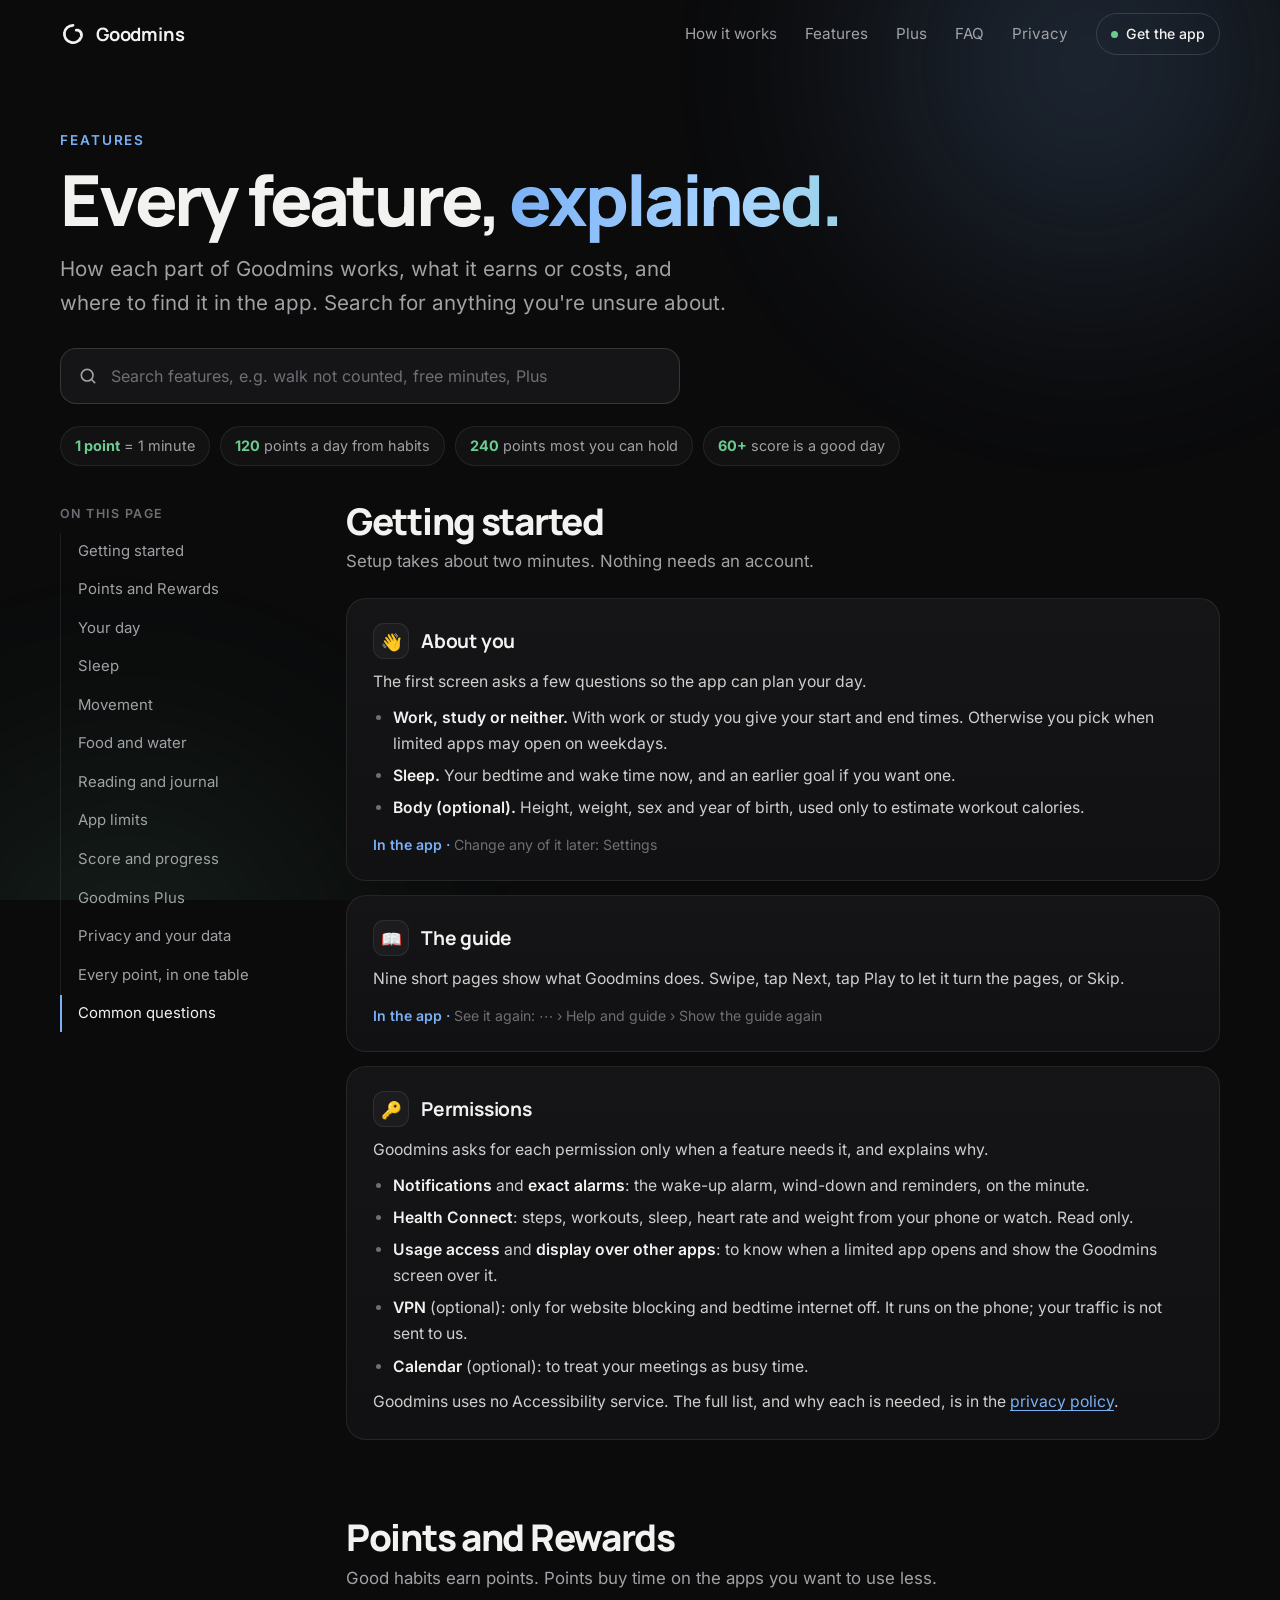
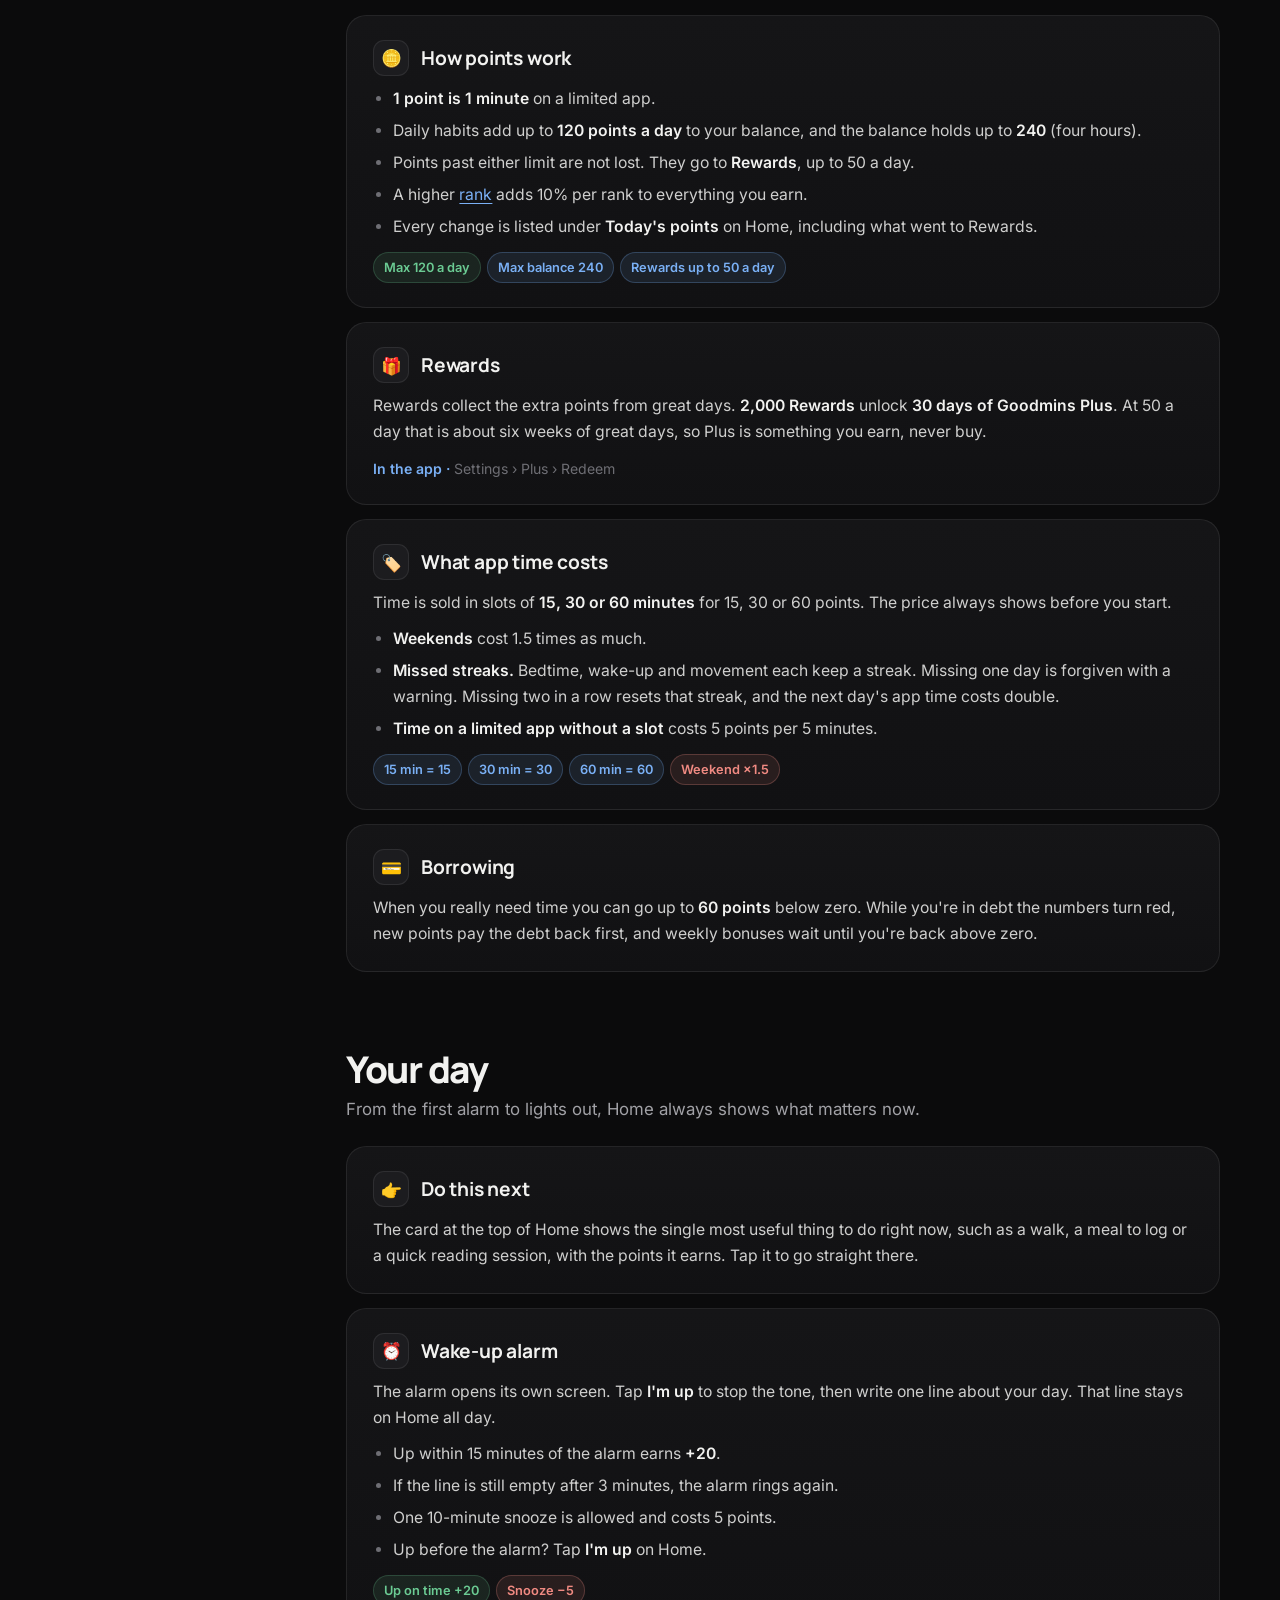
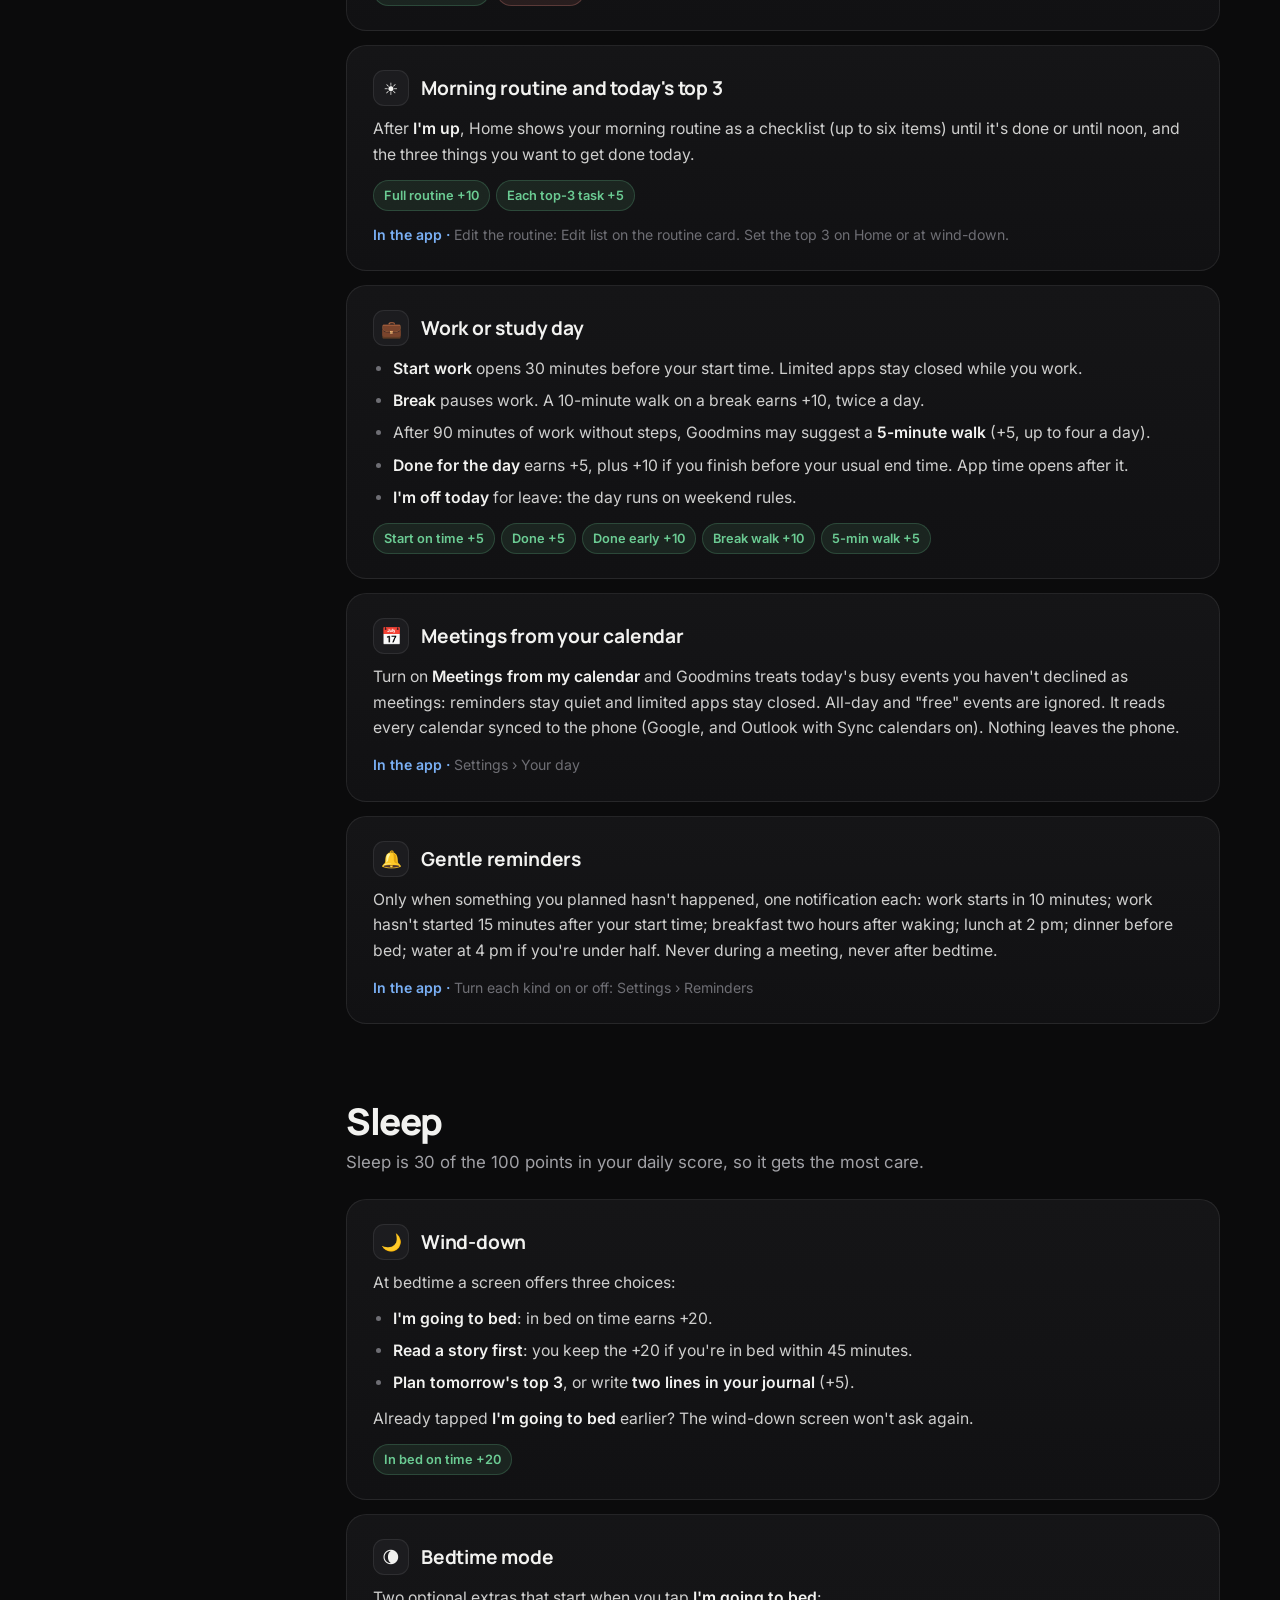
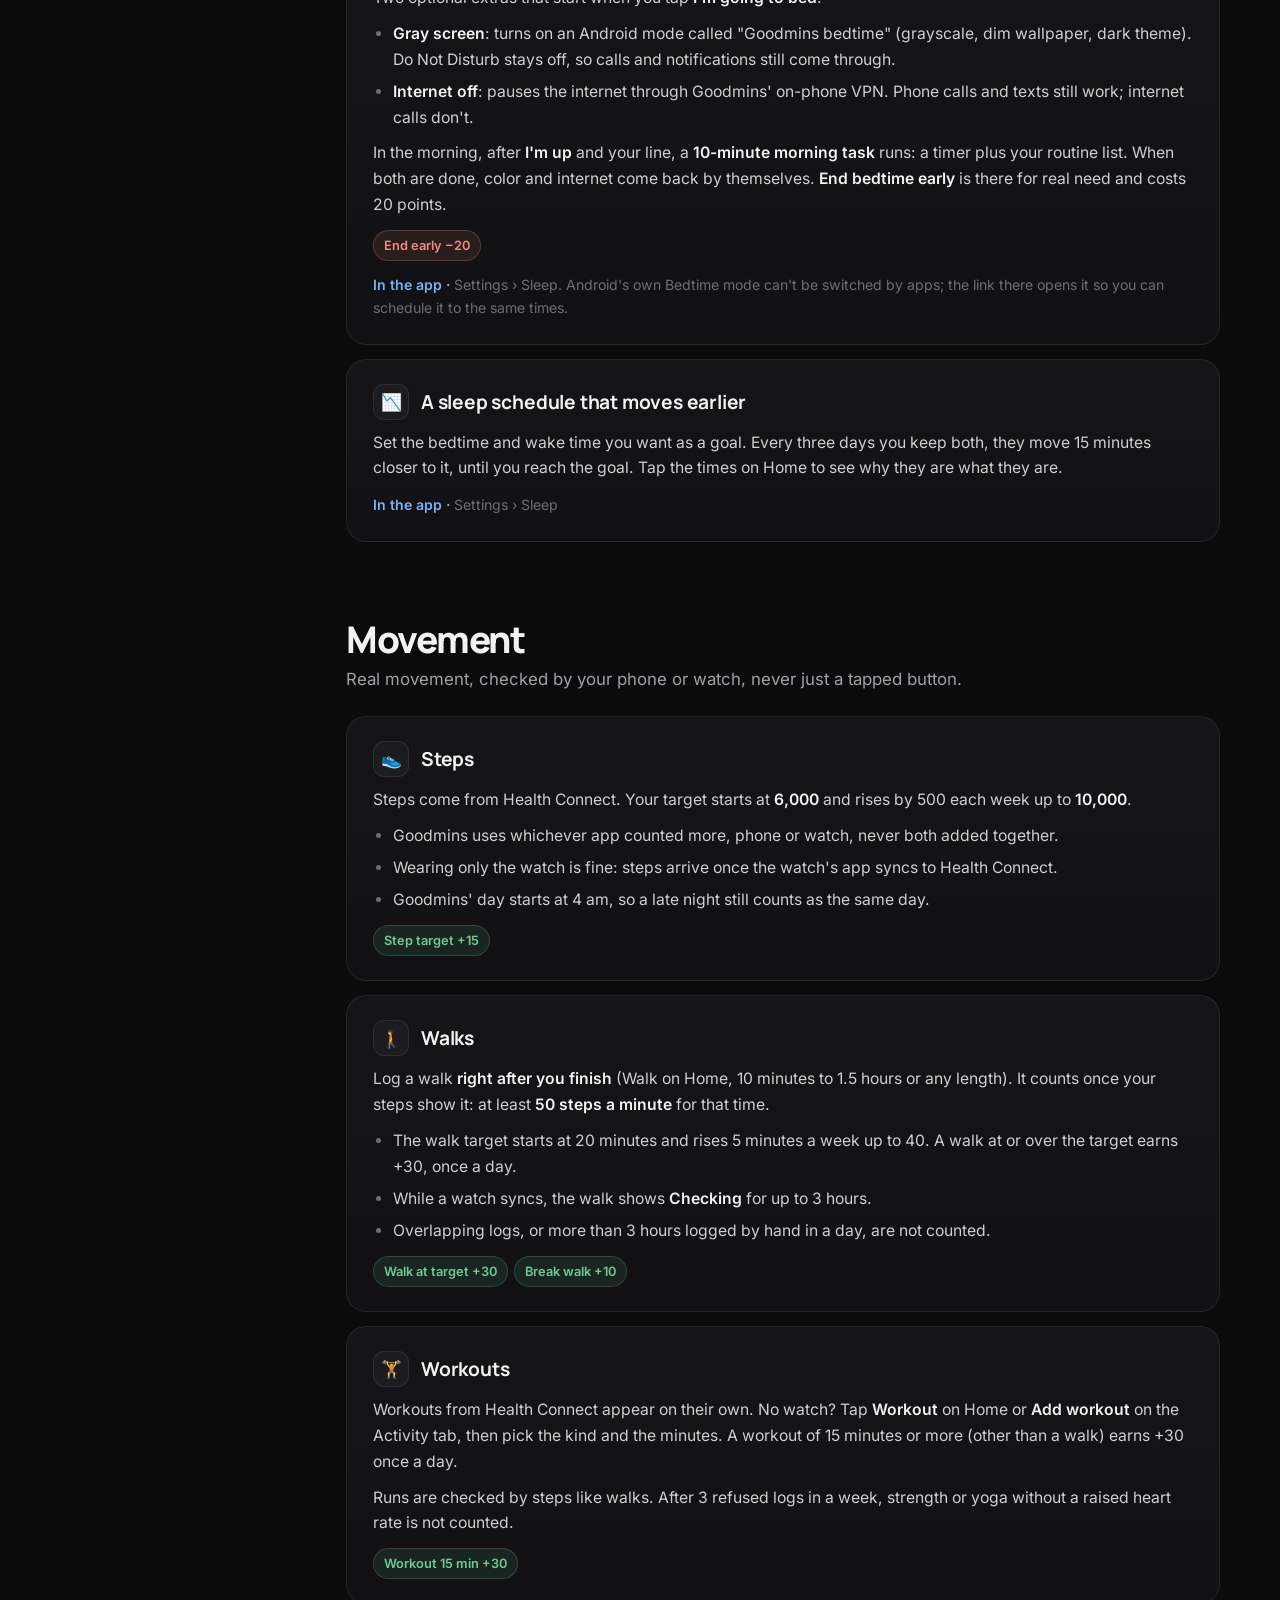
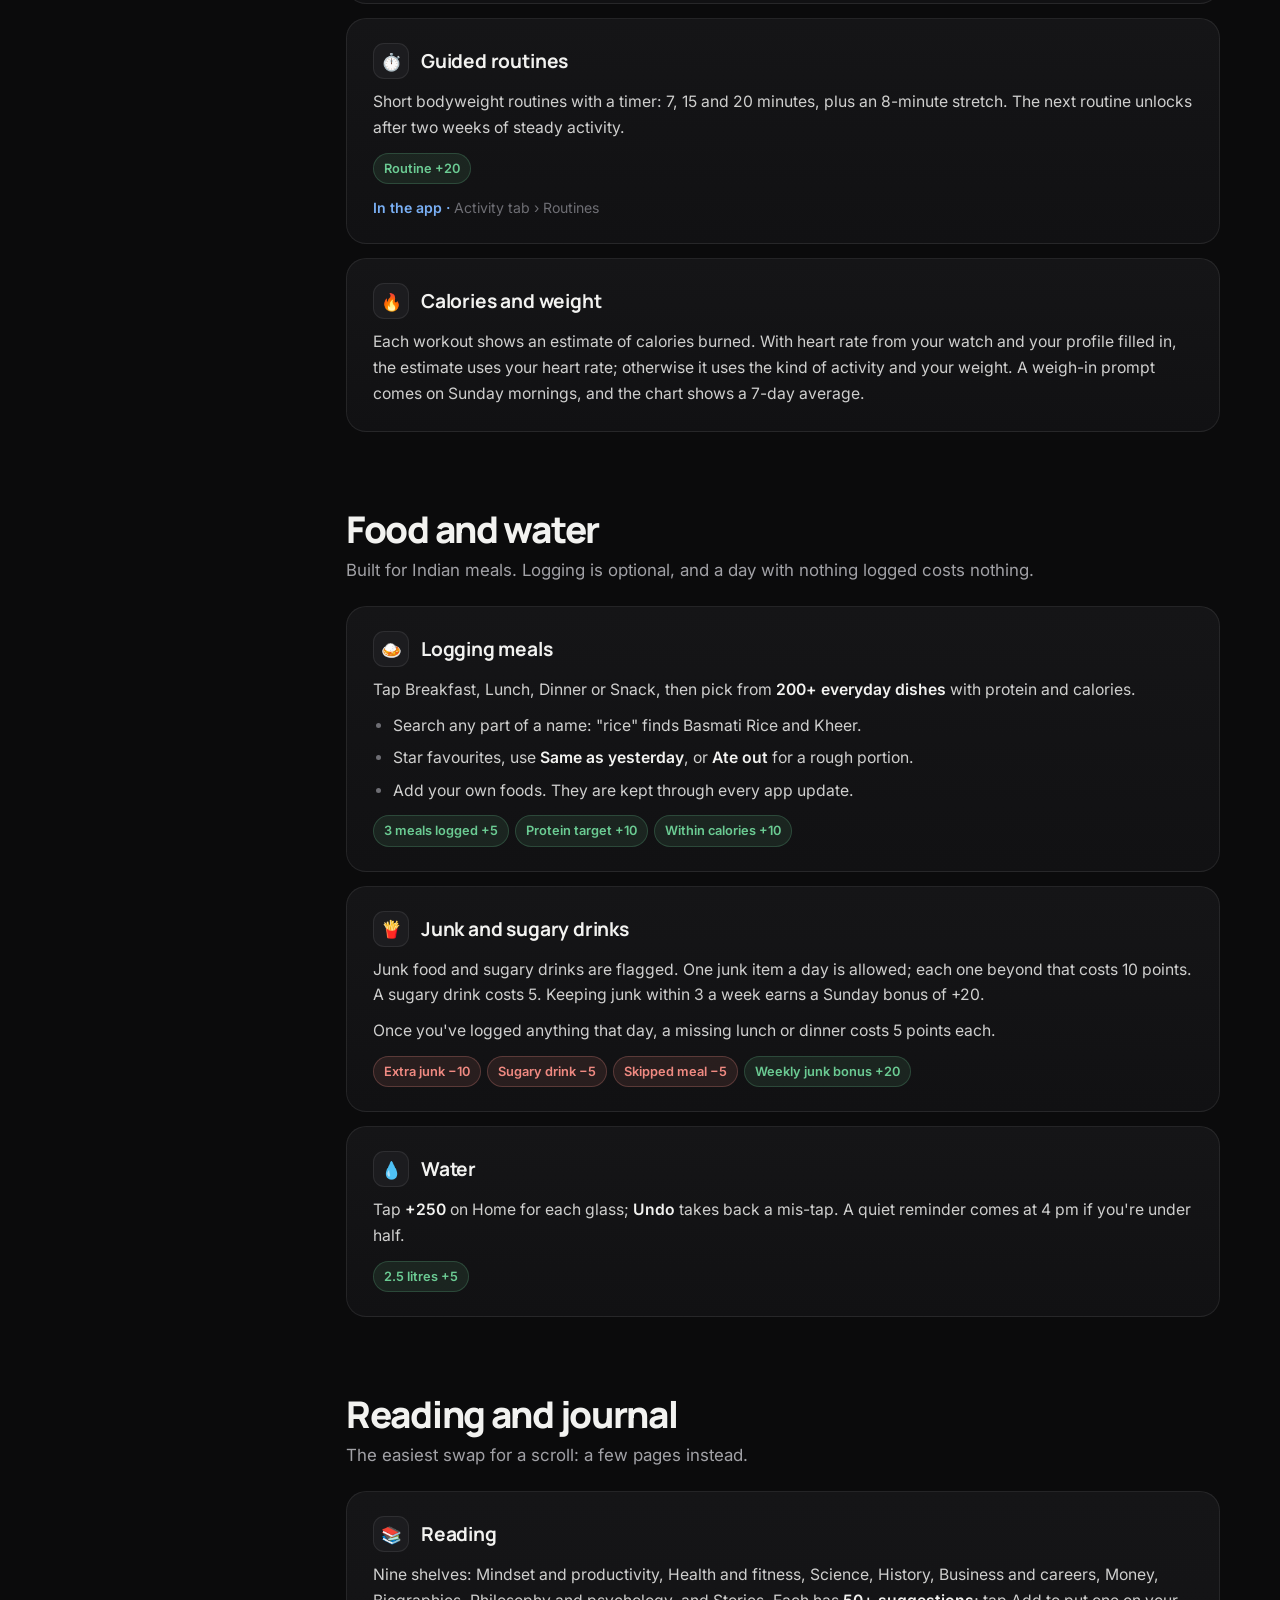
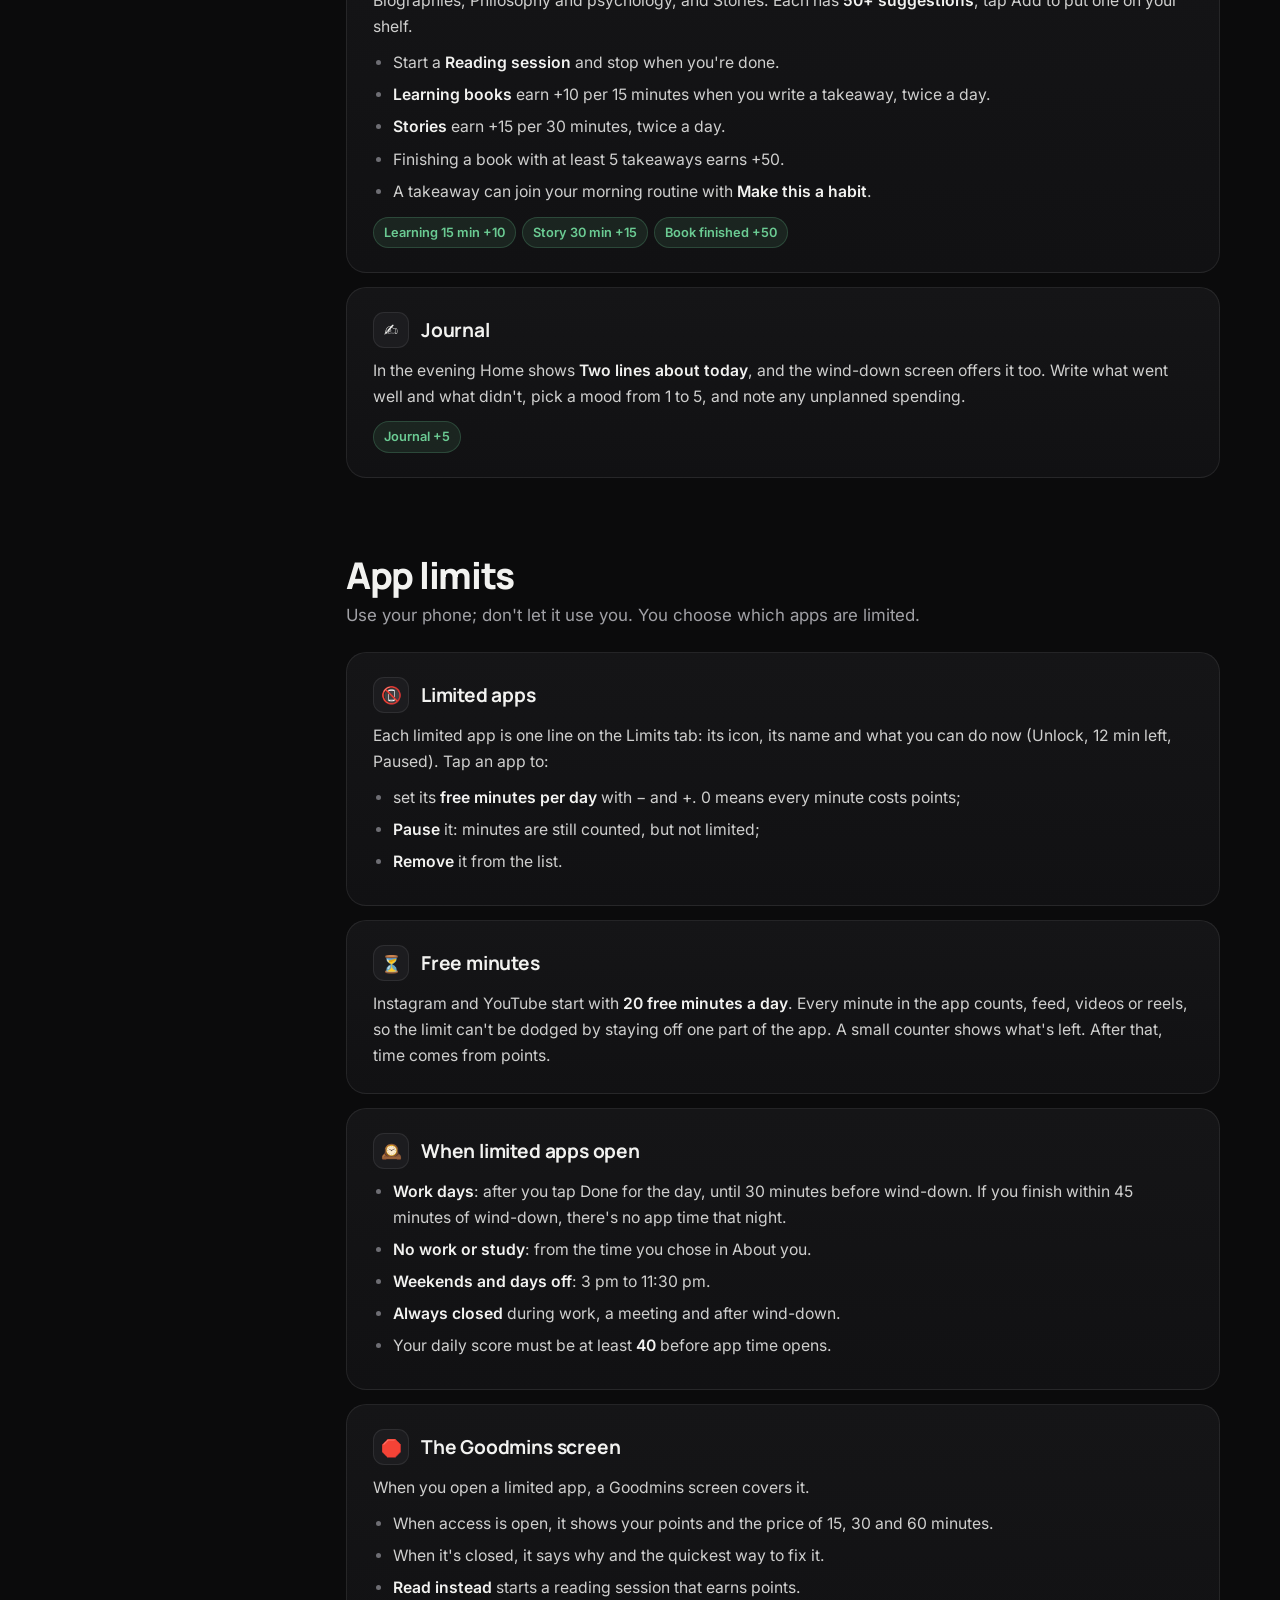
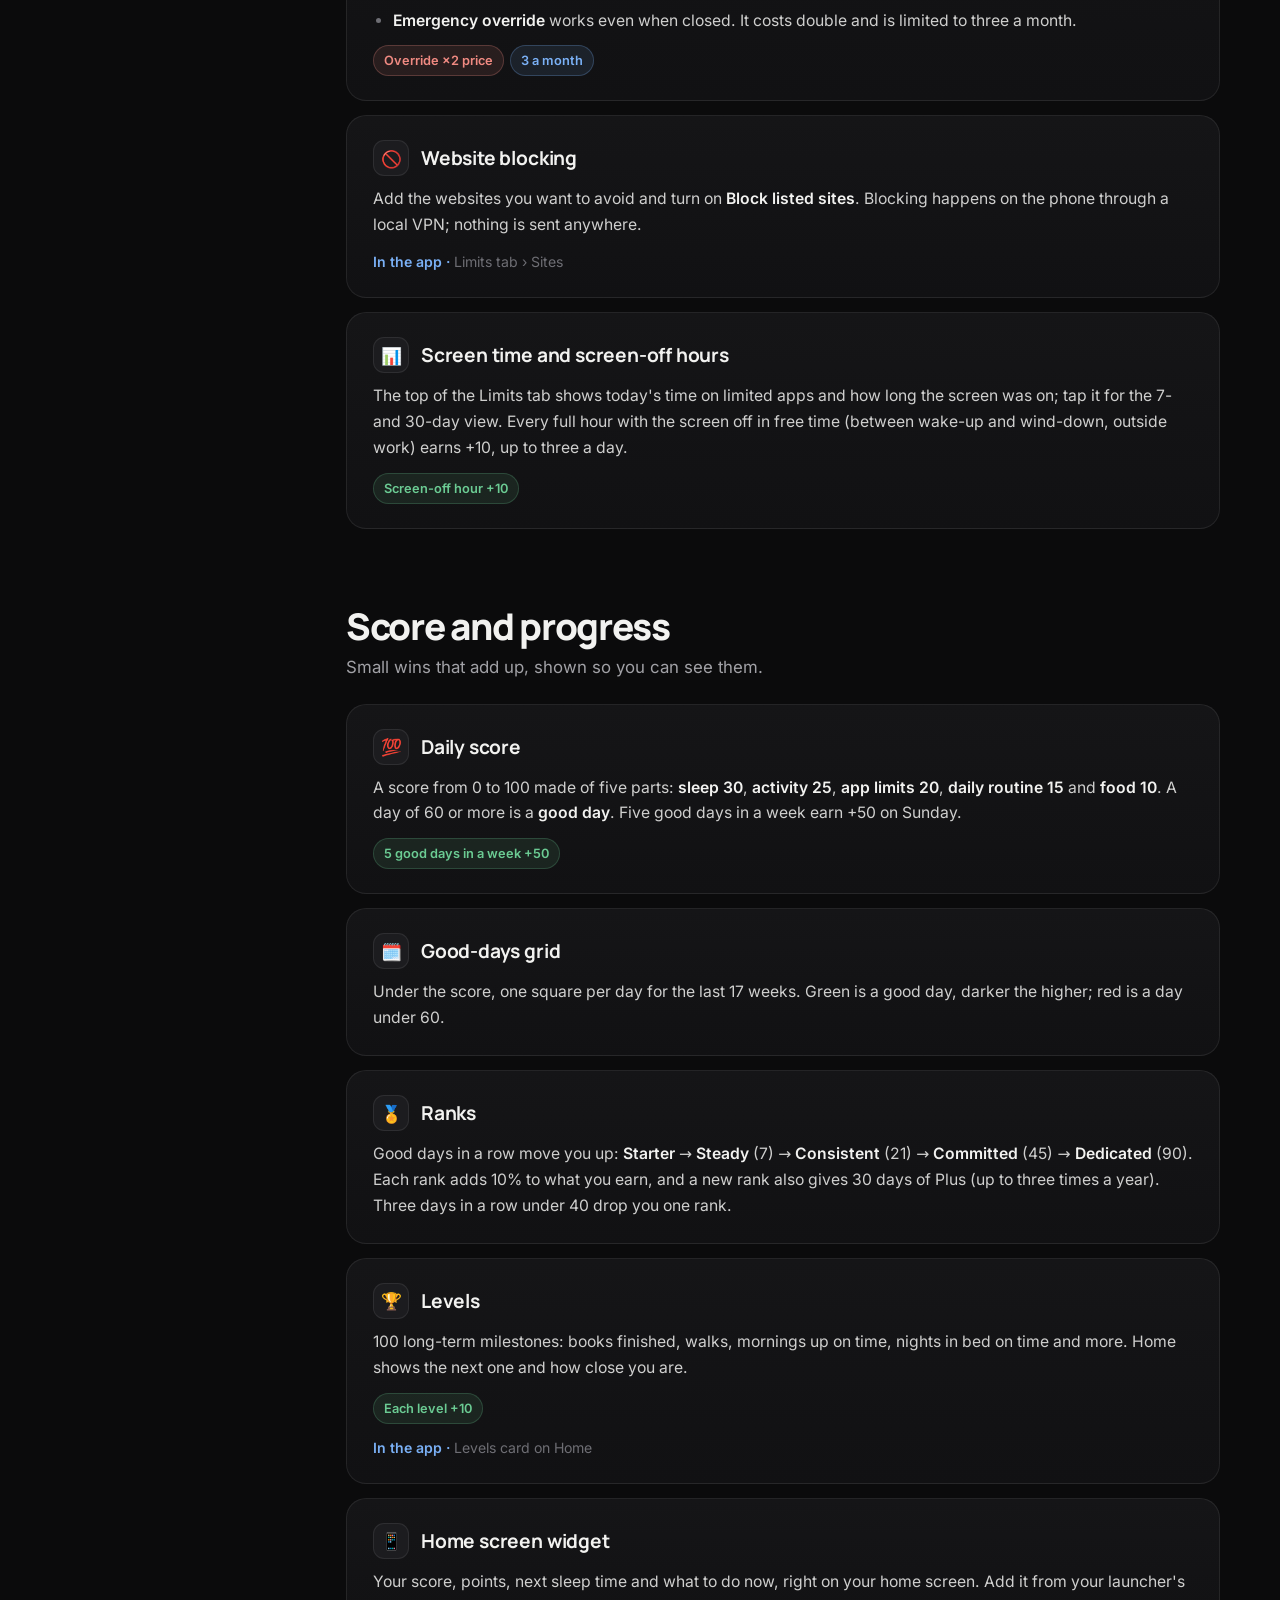
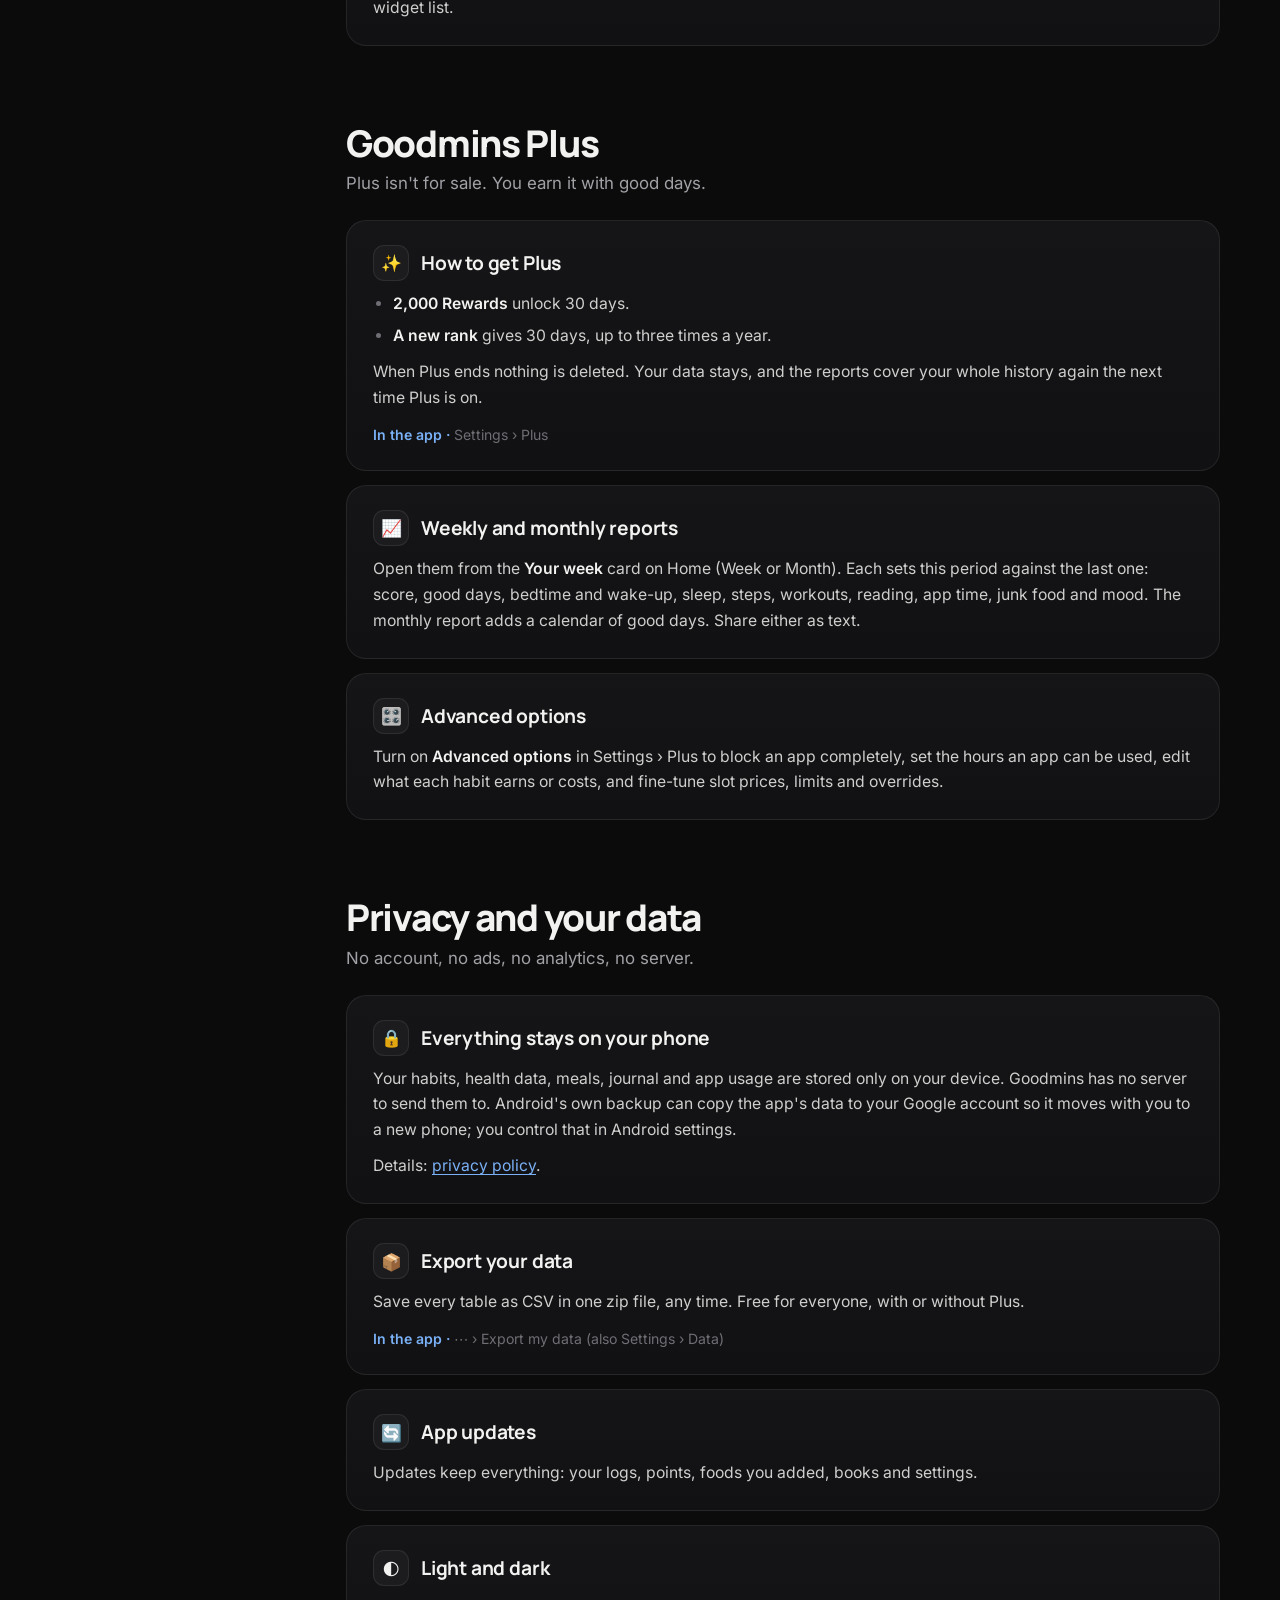
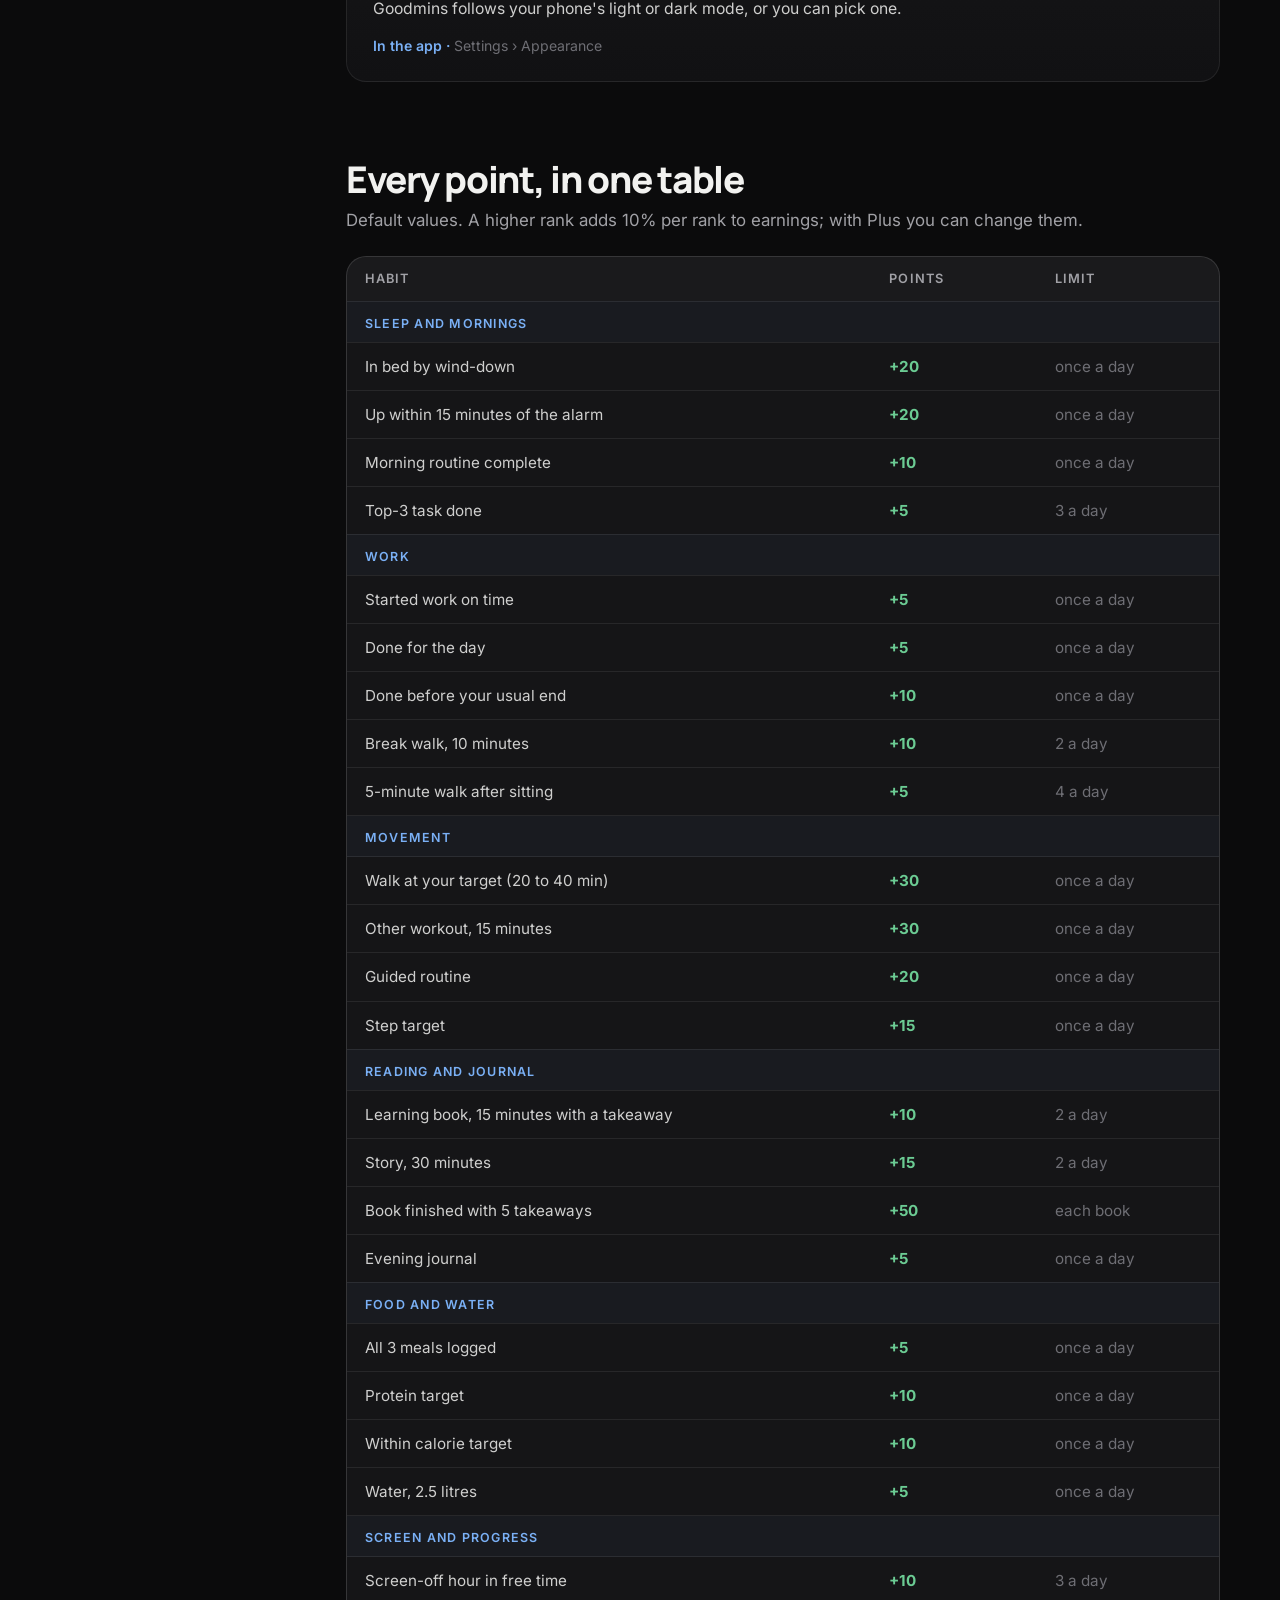
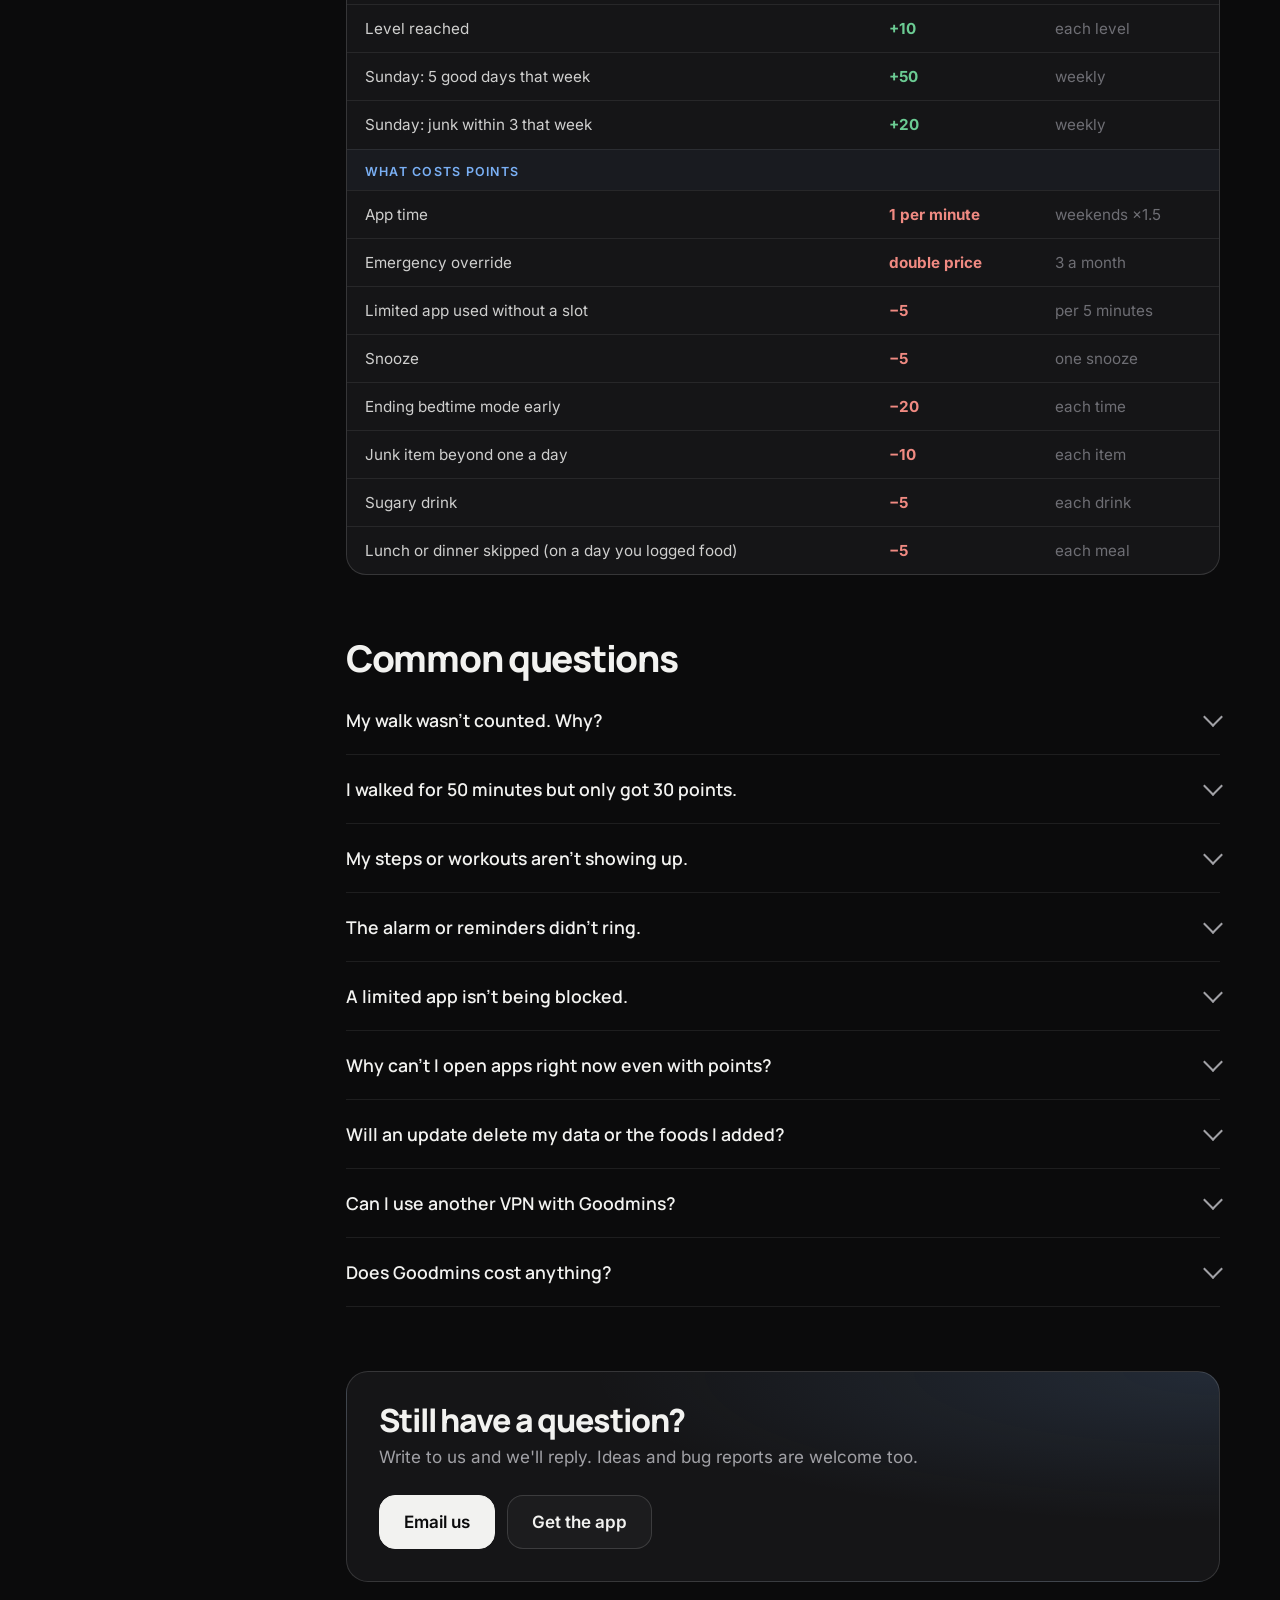
==== features.html @ 1ff0c83a "Features page: every feature explained, with search, a full points table and common questions; linke" ====
<!doctype html>
<html lang="en">
<head>
<meta charset="utf-8">
<meta name="viewport" content="width=device-width, initial-scale=1">
<title>Features · Goodmins</title>
<meta name="description" content="Every Goodmins feature explained: points, app limits, free minutes, sleep, wake-up, walks, food, reading, reports, Plus and privacy. Find how each one works and what it earns.">
<meta name="theme-color" content="#0b0b0c">
<link rel="icon" href="favicon.svg" type="image/svg+xml">
<link rel="icon" href="icon.png" type="image/png">
<link rel="apple-touch-icon" href="icon.png">
<link rel="canonical" href="https://goodmins.github.io/features.html">
<meta property="og:type" content="website">
<meta property="og:title" content="Goodmins features: how everything works">
<meta property="og:description" content="Points, app limits, sleep, walks, food, reading, reports and Plus, explained one by one.">
<meta property="og:url" content="https://goodmins.github.io/features.html">
<meta property="og:image" content="https://goodmins.github.io/img/og.png">
<meta name="twitter:card" content="summary_large_image">
<link rel="preload" href="fonts/inter-latin.woff2" as="font" type="font/woff2" crossorigin>
<link rel="stylesheet" href="fonts/fonts.css">
<link rel="stylesheet" href="style.css">
<script>document.documentElement.classList.add('js')</script>
</head>
<body>
<div class="aurora" aria-hidden="true"></div>

<header class="top" id="top">
  <div class="wrap">
    <a class="brand" href="./" aria-label="Goodmins home">
      <svg class="draw" width="26" height="26" viewBox="0 0 24 24" aria-hidden="true"><path d="M12,4A8,8 0 1,0 19.5175,14.7362L19.626,14.404L19.711,14.066L19.773,13.723L19.811,13.377L19.825,13.030L19.816,12.684L19.783,12.340L19.726,12.000L19.646,11.666L19.543,11.340L19.417,11.023L19.271,10.718L19.103,10.425L18.916,10.147L18.710,9.884L18.487,9.639L18.247,9.413L17.992,9.206L17.724,9.020L17.444,8.857L17.153,8.717L16.854,8.601L16.548,8.510L16.237,8.444L15.923,8.405L15.608,8.392L15.294,8.405L14.983,8.446" fill="none" stroke="currentColor" stroke-width="2.6" stroke-linecap="round" stroke-linejoin="round"/></svg>
      Goodmins
    </a>
    <nav aria-label="Sections">
      <a class="opt" href="./#how">How it works</a>
      <a class="opt" href="features.html" aria-current="page">Features</a>
      <a class="opt" href="./#plus">Plus</a>
      <a class="opt" href="./#faq">FAQ</a>
      <a href="privacy.html">Privacy</a>
      <a class="pill" href="https://www.phonepeappstore.com/apps/productivity/goodmins/app.goodmins/?page=details&amp;id=app.goodmins" target="_blank" rel="noopener"><span class="dot"></span>Get the app</a>
    </nav>
  </div>
</header>

<main>
<div class="fx-hero">
  <div class="wrap">
    <span class="kicker">Features</span>
    <h1>Every feature, <span class="grad">explained.</span></h1>
    <p class="lead">How each part of Goodmins works, what it earns or costs, and where to find it in the app. Search for anything you're unsure about.</p>
    <div class="fx-search">
      <svg viewBox="0 0 24 24" aria-hidden="true"><circle cx="11" cy="11" r="7"/><path d="M20 20l-3.5-3.5"/></svg>
      <input id="fx-q" type="search" placeholder="Search features, e.g. walk not counted, free minutes, Plus" aria-label="Search features" autocomplete="off">
    </div>
    <div class="fx-facts">
      <span><b>1 point</b> = 1 minute</span>
      <span><b>120</b> points a day from habits</span>
      <span><b>240</b> points most you can hold</span>
      <span><b>60+</b> score is a good day</span>
    </div>
  </div>
</div>

<div class="wrap fx">
  <aside class="fx-toc" aria-label="On this page">
    <p>On this page</p>
    <ol>
      <li><a href="#start">Getting started</a></li>
      <li><a href="#points">Points and Rewards</a></li>
      <li><a href="#day">Your day</a></li>
      <li><a href="#sleep">Sleep</a></li>
      <li><a href="#move">Movement</a></li>
      <li><a href="#food">Food and water</a></li>
      <li><a href="#reading">Reading and journal</a></li>
      <li><a href="#limits">App limits</a></li>
      <li><a href="#progress">Score and progress</a></li>
      <li><a href="#get-plus">Goodmins Plus</a></li>
      <li><a href="#data">Privacy and your data</a></li>
      <li><a href="#earn-table">Every point, in one table</a></li>
      <li><a href="#help">Common questions</a></li>
    </ol>
  </aside>

  <div class="fx-body">
    <p class="fx-empty" id="fx-empty" hidden>Nothing matches that. Try another word, or ask us at <a href="mailto:goodmins.app@gmail.com">goodmins.app@gmail.com</a>.</p>

    <!-- Getting started -->
    <section class="fx-sec" id="start" aria-labelledby="h-start">
      <h2 id="h-start">Getting started</h2>
      <p class="fx-intro">Setup takes about two minutes. Nothing needs an account.</p>

      <article class="fx-item">
        <h3><i aria-hidden="true">👋</i>About you</h3>
        <p>The first screen asks a few questions so the app can plan your day.</p>
        <ul>
          <li><b>Work, study or neither.</b> With work or study you give your start and end times. Otherwise you pick when limited apps may open on weekdays.</li>
          <li><b>Sleep.</b> Your bedtime and wake time now, and an earlier goal if you want one.</li>
          <li><b>Body (optional).</b> Height, weight, sex and year of birth, used only to estimate workout calories.</li>
        </ul>
        <p class="where">Change any of it later: Settings</p>
      </article>

      <article class="fx-item">
        <h3><i aria-hidden="true">📖</i>The guide</h3>
        <p>Nine short pages show what Goodmins does. Swipe, tap Next, tap Play to let it turn the pages, or Skip.</p>
        <p class="where">See it again: ⋯ › Help and guide › Show the guide again</p>
      </article>

      <article class="fx-item">
        <h3><i aria-hidden="true">🔑</i>Permissions</h3>
        <p>Goodmins asks for each permission only when a feature needs it, and explains why.</p>
        <ul>
          <li><b>Notifications</b> and <b>exact alarms</b>: the wake-up alarm, wind-down and reminders, on the minute.</li>
          <li><b>Health Connect</b>: steps, workouts, sleep, heart rate and weight from your phone or watch. Read only.</li>
          <li><b>Usage access</b> and <b>display over other apps</b>: to know when a limited app opens and show the Goodmins screen over it.</li>
          <li><b>VPN</b> (optional): only for website blocking and bedtime internet off. It runs on the phone; your traffic is not sent to us.</li>
          <li><b>Calendar</b> (optional): to treat your meetings as busy time.</li>
        </ul>
        <p>Goodmins uses no Accessibility service. The full list, and why each is needed, is in the <a href="privacy.html">privacy policy</a>.</p>
      </article>
    </section>

    <!-- Points -->
    <section class="fx-sec" id="points" aria-labelledby="h-points">
      <h2 id="h-points">Points and Rewards</h2>
      <p class="fx-intro">Good habits earn points. Points buy time on the apps you want to use less.</p>

      <article class="fx-item">
        <h3><i aria-hidden="true">🪙</i>How points work</h3>
        <ul>
          <li><b>1 point is 1 minute</b> on a limited app.</li>
          <li>Daily habits add up to <b>120 points a day</b> to your balance, and the balance holds up to <b>240</b> (four hours).</li>
          <li>Points past either limit are not lost. They go to <b>Rewards</b>, up to 50 a day.</li>
          <li>A higher <a href="#progress">rank</a> adds 10% per rank to everything you earn.</li>
          <li>Every change is listed under <b>Today's points</b> on Home, including what went to Rewards.</li>
        </ul>
        <div class="earns"><span class="earn">Max 120 a day</span><span class="earn info">Max balance 240</span><span class="earn info">Rewards up to 50 a day</span></div>
      </article>

      <article class="fx-item">
        <h3><i aria-hidden="true">🎁</i>Rewards</h3>
        <p>Rewards collect the extra points from great days. <b>2,000 Rewards</b> unlock <b>30 days of Goodmins Plus</b>. At 50 a day that is about six weeks of great days, so Plus is something you earn, never buy.</p>
        <p class="where">Settings › Plus › Redeem</p>
      </article>

      <article class="fx-item">
        <h3><i aria-hidden="true">🏷️</i>What app time costs</h3>
        <p>Time is sold in slots of <b>15, 30 or 60 minutes</b> for 15, 30 or 60 points. The price always shows before you start.</p>
        <ul>
          <li><b>Weekends</b> cost 1.5 times as much.</li>
          <li><b>Missed streaks.</b> Bedtime, wake-up and movement each keep a streak. Missing one day is forgiven with a warning. Missing two in a row resets that streak, and the next day's app time costs double.</li>
          <li><b>Time on a limited app without a slot</b> costs 5 points per 5 minutes.</li>
        </ul>
        <div class="earns"><span class="earn info">15 min = 15</span><span class="earn info">30 min = 30</span><span class="earn info">60 min = 60</span><span class="earn cost">Weekend ×1.5</span></div>
      </article>

      <article class="fx-item">
        <h3><i aria-hidden="true">💳</i>Borrowing</h3>
        <p>When you really need time you can go up to <b>60 points</b> below zero. While you're in debt the numbers turn red, new points pay the debt back first, and weekly bonuses wait until you're back above zero.</p>
      </article>
    </section>

    <!-- Your day -->
    <section class="fx-sec" id="day" aria-labelledby="h-day">
      <h2 id="h-day">Your day</h2>
      <p class="fx-intro">From the first alarm to lights out, Home always shows what matters now.</p>

      <article class="fx-item">
        <h3><i aria-hidden="true">👉</i>Do this next</h3>
        <p>The card at the top of Home shows the single most useful thing to do right now, such as a walk, a meal to log or a quick reading session, with the points it earns. Tap it to go straight there.</p>
      </article>

      <article class="fx-item">
        <h3><i aria-hidden="true">⏰</i>Wake-up alarm</h3>
        <p>The alarm opens its own screen. Tap <b>I'm up</b> to stop the tone, then write one line about your day. That line stays on Home all day.</p>
        <ul>
          <li>Up within 15 minutes of the alarm earns <b>+20</b>.</li>
          <li>If the line is still empty after 3 minutes, the alarm rings again.</li>
          <li>One 10-minute snooze is allowed and costs 5 points.</li>
          <li>Up before the alarm? Tap <b>I'm up</b> on Home.</li>
        </ul>
        <div class="earns"><span class="earn">Up on time +20</span><span class="earn cost">Snooze −5</span></div>
      </article>

      <article class="fx-item">
        <h3><i aria-hidden="true">☀️</i>Morning routine and today's top 3</h3>
        <p>After <b>I'm up</b>, Home shows your morning routine as a checklist (up to six items) until it's done or until noon, and the three things you want to get done today.</p>
        <div class="earns"><span class="earn">Full routine +10</span><span class="earn">Each top-3 task +5</span></div>
        <p class="where">Edit the routine: Edit list on the routine card. Set the top 3 on Home or at wind-down.</p>
      </article>

      <article class="fx-item">
        <h3><i aria-hidden="true">💼</i>Work or study day</h3>
        <ul>
          <li><b>Start work</b> opens 30 minutes before your start time. Limited apps stay closed while you work.</li>
          <li><b>Break</b> pauses work. A 10-minute walk on a break earns +10, twice a day.</li>
          <li>After 90 minutes of work without steps, Goodmins may suggest a <b>5-minute walk</b> (+5, up to four a day).</li>
          <li><b>Done for the day</b> earns +5, plus +10 if you finish before your usual end time. App time opens after it.</li>
          <li><b>I'm off today</b> for leave: the day runs on weekend rules.</li>
        </ul>
        <div class="earns"><span class="earn">Start on time +5</span><span class="earn">Done +5</span><span class="earn">Done early +10</span><span class="earn">Break walk +10</span><span class="earn">5-min walk +5</span></div>
      </article>

      <article class="fx-item">
        <h3><i aria-hidden="true">📅</i>Meetings from your calendar</h3>
        <p>Turn on <b>Meetings from my calendar</b> and Goodmins treats today's busy events you haven't declined as meetings: reminders stay quiet and limited apps stay closed. All-day and "free" events are ignored. It reads every calendar synced to the phone (Google, and Outlook with Sync calendars on). Nothing leaves the phone.</p>
        <p class="where">Settings › Your day</p>
      </article>

      <article class="fx-item">
        <h3><i aria-hidden="true">🔔</i>Gentle reminders</h3>
        <p>Only when something you planned hasn't happened, one notification each: work starts in 10 minutes; work hasn't started 15 minutes after your start time; breakfast two hours after waking; lunch at 2 pm; dinner before bed; water at 4 pm if you're under half. Never during a meeting, never after bedtime.</p>
        <p class="where">Turn each kind on or off: Settings › Reminders</p>
      </article>
    </section>

    <!-- Sleep -->
    <section class="fx-sec" id="sleep" aria-labelledby="h-sleep">
      <h2 id="h-sleep">Sleep</h2>
      <p class="fx-intro">Sleep is 30 of the 100 points in your daily score, so it gets the most care.</p>

      <article class="fx-item">
        <h3><i aria-hidden="true">🌙</i>Wind-down</h3>
        <p>At bedtime a screen offers three choices:</p>
        <ul>
          <li><b>I'm going to bed</b>: in bed on time earns +20.</li>
          <li><b>Read a story first</b>: you keep the +20 if you're in bed within 45 minutes.</li>
          <li><b>Plan tomorrow's top 3</b>, or write <b>two lines in your journal</b> (+5).</li>
        </ul>
        <p>Already tapped <b>I'm going to bed</b> earlier? The wind-down screen won't ask again.</p>
        <div class="earns"><span class="earn">In bed on time +20</span></div>
      </article>

      <article class="fx-item">
        <h3><i aria-hidden="true">🌘</i>Bedtime mode</h3>
        <p>Two optional extras that start when you tap <b>I'm going to bed</b>:</p>
        <ul>
          <li><b>Gray screen</b>: turns on an Android mode called "Goodmins bedtime" (grayscale, dim wallpaper, dark theme). Do Not Disturb stays off, so calls and notifications still come through.</li>
          <li><b>Internet off</b>: pauses the internet through Goodmins' on-phone VPN. Phone calls and texts still work; internet calls don't.</li>
        </ul>
        <p>In the morning, after <b>I'm up</b> and your line, a <b>10-minute morning task</b> runs: a timer plus your routine list. When both are done, color and internet come back by themselves. <b>End bedtime early</b> is there for real need and costs 20 points.</p>
        <div class="earns"><span class="earn cost">End early −20</span></div>
        <p class="where">Settings › Sleep. Android's own Bedtime mode can't be switched by apps; the link there opens it so you can schedule it to the same times.</p>
      </article>

      <article class="fx-item">
        <h3><i aria-hidden="true">📉</i>A sleep schedule that moves earlier</h3>
        <p>Set the bedtime and wake time you want as a goal. Every three days you keep both, they move 15 minutes closer to it, until you reach the goal. Tap the times on Home to see why they are what they are.</p>
        <p class="where">Settings › Sleep</p>
      </article>
    </section>

    <!-- Movement -->
    <section class="fx-sec" id="move" aria-labelledby="h-move">
      <h2 id="h-move">Movement</h2>
      <p class="fx-intro">Real movement, checked by your phone or watch, never just a tapped button.</p>

      <article class="fx-item">
        <h3><i aria-hidden="true">👟</i>Steps</h3>
        <p>Steps come from Health Connect. Your target starts at <b>6,000</b> and rises by 500 each week up to <b>10,000</b>.</p>
        <ul>
          <li>Goodmins uses whichever app counted more, phone or watch, never both added together.</li>
          <li>Wearing only the watch is fine: steps arrive once the watch's app syncs to Health Connect.</li>
          <li>Goodmins' day starts at 4 am, so a late night still counts as the same day.</li>
        </ul>
        <div class="earns"><span class="earn">Step target +15</span></div>
      </article>

      <article class="fx-item">
        <h3><i aria-hidden="true">🚶</i>Walks</h3>
        <p>Log a walk <b>right after you finish</b> (Walk on Home, 10 minutes to 1.5 hours or any length). It counts once your steps show it: at least <b>50 steps a minute</b> for that time.</p>
        <ul>
          <li>The walk target starts at 20 minutes and rises 5 minutes a week up to 40. A walk at or over the target earns +30, once a day.</li>
          <li>While a watch syncs, the walk shows <b>Checking</b> for up to 3 hours.</li>
          <li>Overlapping logs, or more than 3 hours logged by hand in a day, are not counted.</li>
        </ul>
        <div class="earns"><span class="earn">Walk at target +30</span><span class="earn">Break walk +10</span></div>
      </article>

      <article class="fx-item">
        <h3><i aria-hidden="true">🏋️</i>Workouts</h3>
        <p>Workouts from Health Connect appear on their own. No watch? Tap <b>Workout</b> on Home or <b>Add workout</b> on the Activity tab, then pick the kind and the minutes. A workout of 15 minutes or more (other than a walk) earns +30 once a day.</p>
        <p>Runs are checked by steps like walks. After 3 refused logs in a week, strength or yoga without a raised heart rate is not counted.</p>
        <div class="earns"><span class="earn">Workout 15 min +30</span></div>
      </article>

      <article class="fx-item">
        <h3><i aria-hidden="true">⏱️</i>Guided routines</h3>
        <p>Short bodyweight routines with a timer: 7, 15 and 20 minutes, plus an 8-minute stretch. The next routine unlocks after two weeks of steady activity.</p>
        <div class="earns"><span class="earn">Routine +20</span></div>
        <p class="where">Activity tab › Routines</p>
      </article>

      <article class="fx-item">
        <h3><i aria-hidden="true">🔥</i>Calories and weight</h3>
        <p>Each workout shows an estimate of calories burned. With heart rate from your watch and your profile filled in, the estimate uses your heart rate; otherwise it uses the kind of activity and your weight. A weigh-in prompt comes on Sunday mornings, and the chart shows a 7-day average.</p>
      </article>
    </section>

    <!-- Food -->
    <section class="fx-sec" id="food" aria-labelledby="h-food">
      <h2 id="h-food">Food and water</h2>
      <p class="fx-intro">Built for Indian meals. Logging is optional, and a day with nothing logged costs nothing.</p>

      <article class="fx-item">
        <h3><i aria-hidden="true">🍛</i>Logging meals</h3>
        <p>Tap Breakfast, Lunch, Dinner or Snack, then pick from <b>200+ everyday dishes</b> with protein and calories.</p>
        <ul>
          <li>Search any part of a name: "rice" finds Basmati Rice and Kheer.</li>
          <li>Star favourites, use <b>Same as yesterday</b>, or <b>Ate out</b> for a rough portion.</li>
          <li>Add your own foods. They are kept through every app update.</li>
        </ul>
        <div class="earns"><span class="earn">3 meals logged +5</span><span class="earn">Protein target +10</span><span class="earn">Within calories +10</span></div>
      </article>

      <article class="fx-item">
        <h3><i aria-hidden="true">🍟</i>Junk and sugary drinks</h3>
        <p>Junk food and sugary drinks are flagged. One junk item a day is allowed; each one beyond that costs 10 points. A sugary drink costs 5. Keeping junk within 3 a week earns a Sunday bonus of +20.</p>
        <p>Once you've logged anything that day, a missing lunch or dinner costs 5 points each.</p>
        <div class="earns"><span class="earn cost">Extra junk −10</span><span class="earn cost">Sugary drink −5</span><span class="earn cost">Skipped meal −5</span><span class="earn">Weekly junk bonus +20</span></div>
      </article>

      <article class="fx-item">
        <h3><i aria-hidden="true">💧</i>Water</h3>
        <p>Tap <b>+250</b> on Home for each glass; <b>Undo</b> takes back a mis-tap. A quiet reminder comes at 4 pm if you're under half.</p>
        <div class="earns"><span class="earn">2.5 litres +5</span></div>
      </article>
    </section>

    <!-- Reading -->
    <section class="fx-sec" id="reading" aria-labelledby="h-reading">
      <h2 id="h-reading">Reading and journal</h2>
      <p class="fx-intro">The easiest swap for a scroll: a few pages instead.</p>

      <article class="fx-item">
        <h3><i aria-hidden="true">📚</i>Reading</h3>
        <p>Nine shelves: Mindset and productivity, Health and fitness, Science, History, Business and careers, Money, Biographies, Philosophy and psychology, and Stories. Each has <b>50+ suggestions</b>; tap Add to put one on your shelf.</p>
        <ul>
          <li>Start a <b>Reading session</b> and stop when you're done.</li>
          <li><b>Learning books</b> earn +10 per 15 minutes when you write a takeaway, twice a day.</li>
          <li><b>Stories</b> earn +15 per 30 minutes, twice a day.</li>
          <li>Finishing a book with at least 5 takeaways earns +50.</li>
          <li>A takeaway can join your morning routine with <b>Make this a habit</b>.</li>
        </ul>
        <div class="earns"><span class="earn">Learning 15 min +10</span><span class="earn">Story 30 min +15</span><span class="earn">Book finished +50</span></div>
      </article>

      <article class="fx-item">
        <h3><i aria-hidden="true">✍️</i>Journal</h3>
        <p>In the evening Home shows <b>Two lines about today</b>, and the wind-down screen offers it too. Write what went well and what didn't, pick a mood from 1 to 5, and note any unplanned spending.</p>
        <div class="earns"><span class="earn">Journal +5</span></div>
      </article>
    </section>

    <!-- Limits -->
    <section class="fx-sec" id="limits" aria-labelledby="h-limits">
      <h2 id="h-limits">App limits</h2>
      <p class="fx-intro">Use your phone; don't let it use you. You choose which apps are limited.</p>

      <article class="fx-item">
        <h3><i aria-hidden="true">📵</i>Limited apps</h3>
        <p>Each limited app is one line on the Limits tab: its icon, its name and what you can do now (Unlock, 12 min left, Paused). Tap an app to:</p>
        <ul>
          <li>set its <b>free minutes per day</b> with − and +. 0 means every minute costs points;</li>
          <li><b>Pause</b> it: minutes are still counted, but not limited;</li>
          <li><b>Remove</b> it from the list.</li>
        </ul>
      </article>

      <article class="fx-item">
        <h3><i aria-hidden="true">⏳</i>Free minutes</h3>
        <p>Instagram and YouTube start with <b>20 free minutes a day</b>. Every minute in the app counts, feed, videos or reels, so the limit can't be dodged by staying off one part of the app. A small counter shows what's left. After that, time comes from points.</p>
      </article>

      <article class="fx-item">
        <h3><i aria-hidden="true">🕰️</i>When limited apps open</h3>
        <ul>
          <li><b>Work days</b>: after you tap Done for the day, until 30 minutes before wind-down. If you finish within 45 minutes of wind-down, there's no app time that night.</li>
          <li><b>No work or study</b>: from the time you chose in About you.</li>
          <li><b>Weekends and days off</b>: 3 pm to 11:30 pm.</li>
          <li><b>Always closed</b> during work, a meeting and after wind-down.</li>
          <li>Your daily score must be at least <b>40</b> before app time opens.</li>
        </ul>
      </article>

      <article class="fx-item">
        <h3><i aria-hidden="true">🛑</i>The Goodmins screen</h3>
        <p>When you open a limited app, a Goodmins screen covers it.</p>
        <ul>
          <li>When access is open, it shows your points and the price of 15, 30 and 60 minutes.</li>
          <li>When it's closed, it says why and the quickest way to fix it.</li>
          <li><b>Read instead</b> starts a reading session that earns points.</li>
          <li><b>Emergency override</b> works even when closed. It costs double and is limited to three a month.</li>
        </ul>
        <div class="earns"><span class="earn cost">Override ×2 price</span><span class="earn info">3 a month</span></div>
      </article>

      <article class="fx-item">
        <h3><i aria-hidden="true">🚫</i>Website blocking</h3>
        <p>Add the websites you want to avoid and turn on <b>Block listed sites</b>. Blocking happens on the phone through a local VPN; nothing is sent anywhere.</p>
        <p class="where">Limits tab › Sites</p>
      </article>

      <article class="fx-item">
        <h3><i aria-hidden="true">📊</i>Screen time and screen-off hours</h3>
        <p>The top of the Limits tab shows today's time on limited apps and how long the screen was on; tap it for the 7- and 30-day view. Every full hour with the screen off in free time (between wake-up and wind-down, outside work) earns +10, up to three a day.</p>
        <div class="earns"><span class="earn">Screen-off hour +10</span></div>
      </article>
    </section>

    <!-- Progress -->
    <section class="fx-sec" id="progress" aria-labelledby="h-progress">
      <h2 id="h-progress">Score and progress</h2>
      <p class="fx-intro">Small wins that add up, shown so you can see them.</p>

      <article class="fx-item">
        <h3><i aria-hidden="true">💯</i>Daily score</h3>
        <p>A score from 0 to 100 made of five parts: <b>sleep 30</b>, <b>activity 25</b>, <b>app limits 20</b>, <b>daily routine 15</b> and <b>food 10</b>. A day of 60 or more is a <b>good day</b>. Five good days in a week earn +50 on Sunday.</p>
        <div class="earns"><span class="earn">5 good days in a week +50</span></div>
      </article>

      <article class="fx-item">
        <h3><i aria-hidden="true">🗓️</i>Good-days grid</h3>
        <p>Under the score, one square per day for the last 17 weeks. Green is a good day, darker the higher; red is a day under 60.</p>
      </article>

      <article class="fx-item">
        <h3><i aria-hidden="true">🏅</i>Ranks</h3>
        <p>Good days in a row move you up: <b>Starter</b> → <b>Steady</b> (7) → <b>Consistent</b> (21) → <b>Committed</b> (45) → <b>Dedicated</b> (90). Each rank adds 10% to what you earn, and a new rank also gives 30 days of Plus (up to three times a year). Three days in a row under 40 drop you one rank.</p>
      </article>

      <article class="fx-item">
        <h3><i aria-hidden="true">🏆</i>Levels</h3>
        <p>100 long-term milestones: books finished, walks, mornings up on time, nights in bed on time and more. Home shows the next one and how close you are.</p>
        <div class="earns"><span class="earn">Each level +10</span></div>
        <p class="where">Levels card on Home</p>
      </article>

      <article class="fx-item">
        <h3><i aria-hidden="true">📱</i>Home screen widget</h3>
        <p>Your score, points, next sleep time and what to do now, right on your home screen. Add it from your launcher's widget list.</p>
      </article>
    </section>

    <!-- Plus -->
    <section class="fx-sec" id="get-plus" aria-labelledby="h-plus">
      <h2 id="h-plus">Goodmins Plus</h2>
      <p class="fx-intro">Plus isn't for sale. You earn it with good days.</p>

      <article class="fx-item">
        <h3><i aria-hidden="true">✨</i>How to get Plus</h3>
        <ul>
          <li><b>2,000 Rewards</b> unlock 30 days.</li>
          <li><b>A new rank</b> gives 30 days, up to three times a year.</li>
        </ul>
        <p>When Plus ends nothing is deleted. Your data stays, and the reports cover your whole history again the next time Plus is on.</p>
        <p class="where">Settings › Plus</p>
      </article>

      <article class="fx-item">
        <h3><i aria-hidden="true">📈</i>Weekly and monthly reports</h3>
        <p>Open them from the <b>Your week</b> card on Home (Week or Month). Each sets this period against the last one: score, good days, bedtime and wake-up, sleep, steps, workouts, reading, app time, junk food and mood. The monthly report adds a calendar of good days. Share either as text.</p>
      </article>

      <article class="fx-item">
        <h3><i aria-hidden="true">🎛️</i>Advanced options</h3>
        <p>Turn on <b>Advanced options</b> in Settings › Plus to block an app completely, set the hours an app can be used, edit what each habit earns or costs, and fine-tune slot prices, limits and overrides.</p>
      </article>
    </section>

    <!-- Data -->
    <section class="fx-sec" id="data" aria-labelledby="h-data">
      <h2 id="h-data">Privacy and your data</h2>
      <p class="fx-intro">No account, no ads, no analytics, no server.</p>

      <article class="fx-item">
        <h3><i aria-hidden="true">🔒</i>Everything stays on your phone</h3>
        <p>Your habits, health data, meals, journal and app usage are stored only on your device. Goodmins has no server to send them to. Android's own backup can copy the app's data to your Google account so it moves with you to a new phone; you control that in Android settings.</p>
        <p>Details: <a href="privacy.html">privacy policy</a>.</p>
      </article>

      <article class="fx-item">
        <h3><i aria-hidden="true">📦</i>Export your data</h3>
        <p>Save every table as CSV in one zip file, any time. Free for everyone, with or without Plus.</p>
        <p class="where">⋯ › Export my data (also Settings › Data)</p>
      </article>

      <article class="fx-item">
        <h3><i aria-hidden="true">🔄</i>App updates</h3>
        <p>Updates keep everything: your logs, points, foods you added, books and settings.</p>
      </article>

      <article class="fx-item">
        <h3><i aria-hidden="true">🌓</i>Light and dark</h3>
        <p>Goodmins follows your phone's light or dark mode, or you can pick one.</p>
        <p class="where">Settings › Appearance</p>
      </article>
    </section>

    <!-- Table -->
    <section class="fx-sec" id="earn-table" aria-labelledby="h-table">
      <h2 id="h-table">Every point, in one table</h2>
      <p class="fx-intro">Default values. A higher rank adds 10% per rank to earnings; with Plus you can change them.</p>
      <div class="fx-table">
        <table>
          <thead><tr><th>Habit</th><th>Points</th><th>Limit</th></tr></thead>
          <tbody>
            <tr class="grp"><td colspan="3">Sleep and mornings</td></tr>
            <tr><td>In bed by wind-down</td><td class="p">+20</td><td>once a day</td></tr>
            <tr><td>Up within 15 minutes of the alarm</td><td class="p">+20</td><td>once a day</td></tr>
            <tr><td>Morning routine complete</td><td class="p">+10</td><td>once a day</td></tr>
            <tr><td>Top-3 task done</td><td class="p">+5</td><td>3 a day</td></tr>
            <tr class="grp"><td colspan="3">Work</td></tr>
            <tr><td>Started work on time</td><td class="p">+5</td><td>once a day</td></tr>
            <tr><td>Done for the day</td><td class="p">+5</td><td>once a day</td></tr>
            <tr><td>Done before your usual end</td><td class="p">+10</td><td>once a day</td></tr>
            <tr><td>Break walk, 10 minutes</td><td class="p">+10</td><td>2 a day</td></tr>
            <tr><td>5-minute walk after sitting</td><td class="p">+5</td><td>4 a day</td></tr>
            <tr class="grp"><td colspan="3">Movement</td></tr>
            <tr><td>Walk at your target (20 to 40 min)</td><td class="p">+30</td><td>once a day</td></tr>
            <tr><td>Other workout, 15 minutes</td><td class="p">+30</td><td>once a day</td></tr>
            <tr><td>Guided routine</td><td class="p">+20</td><td>once a day</td></tr>
            <tr><td>Step target</td><td class="p">+15</td><td>once a day</td></tr>
            <tr class="grp"><td colspan="3">Reading and journal</td></tr>
            <tr><td>Learning book, 15 minutes with a takeaway</td><td class="p">+10</td><td>2 a day</td></tr>
            <tr><td>Story, 30 minutes</td><td class="p">+15</td><td>2 a day</td></tr>
            <tr><td>Book finished with 5 takeaways</td><td class="p">+50</td><td>each book</td></tr>
            <tr><td>Evening journal</td><td class="p">+5</td><td>once a day</td></tr>
            <tr class="grp"><td colspan="3">Food and water</td></tr>
            <tr><td>All 3 meals logged</td><td class="p">+5</td><td>once a day</td></tr>
            <tr><td>Protein target</td><td class="p">+10</td><td>once a day</td></tr>
            <tr><td>Within calorie target</td><td class="p">+10</td><td>once a day</td></tr>
            <tr><td>Water, 2.5 litres</td><td class="p">+5</td><td>once a day</td></tr>
            <tr class="grp"><td colspan="3">Screen and progress</td></tr>
            <tr><td>Screen-off hour in free time</td><td class="p">+10</td><td>3 a day</td></tr>
            <tr><td>Level reached</td><td class="p">+10</td><td>each level</td></tr>
            <tr><td>Sunday: 5 good days that week</td><td class="p">+50</td><td>weekly</td></tr>
            <tr><td>Sunday: junk within 3 that week</td><td class="p">+20</td><td>weekly</td></tr>
            <tr class="grp"><td colspan="3">What costs points</td></tr>
            <tr><td>App time</td><td class="m">1 per minute</td><td>weekends ×1.5</td></tr>
            <tr><td>Emergency override</td><td class="m">double price</td><td>3 a month</td></tr>
            <tr><td>Limited app used without a slot</td><td class="m">−5</td><td>per 5 minutes</td></tr>
            <tr><td>Snooze</td><td class="m">−5</td><td>one snooze</td></tr>
            <tr><td>Ending bedtime mode early</td><td class="m">−20</td><td>each time</td></tr>
            <tr><td>Junk item beyond one a day</td><td class="m">−10</td><td>each item</td></tr>
            <tr><td>Sugary drink</td><td class="m">−5</td><td>each drink</td></tr>
            <tr><td>Lunch or dinner skipped (on a day you logged food)</td><td class="m">−5</td><td>each meal</td></tr>
          </tbody>
        </table>
      </div>
    </section>

    <!-- Help -->
    <section class="fx-sec" id="help" aria-labelledby="h-help">
      <h2 id="h-help">Common questions</h2>
      <div class="faq">
        <details class="fx-item"><summary>My walk wasn't counted. Why?</summary>
          <p>A walk counts when your phone or watch shows at least 50 steps a minute for the time you logged. Log it right after you finish so the time matches. If a watch is still syncing, the walk shows Checking for up to 3 hours. Overlapping logs, or more than 3 hours logged by hand in a day, aren't counted.</p></details>
        <details class="fx-item"><summary>I walked for 50 minutes but only got 30 points.</summary>
          <p>The walk award is +30 once a day for a walk at or over your target; a longer walk doesn't earn more. The steps from it still count toward your step target (+15), and your activity score.</p></details>
        <details class="fx-item"><summary>My steps or workouts aren't showing up.</summary>
          <p>Open Goodmins' Health Connect permissions and allow steps, exercise and Access data in the background. If you use a watch, make sure its app syncs to Health Connect; new data shows up after the next sync.</p></details>
        <details class="fx-item"><summary>The alarm or reminders didn't ring.</summary>
          <p>Allow notifications and alarms and reminders for Goodmins, and set its battery use to Unrestricted. Some phones stop apps in the background unless you do; your phone's battery settings have the switch.</p></details>
        <details class="fx-item"><summary>A limited app isn't being blocked.</summary>
          <p>Check that Goodmins has Usage access and Display over other apps, and that the app isn't paused on the Limits tab. Free minutes are used first, so the Goodmins screen only appears once they run out.</p></details>
        <details class="fx-item"><summary>Why can't I open apps right now even with points?</summary>
          <p>Limited apps stay closed during work, meetings and after wind-down, and open only once your daily score is 40 or more. The Goodmins screen tells you the reason and the quickest fix. In a real emergency, use Emergency override.</p></details>
        <details class="fx-item"><summary>Will an update delete my data or the foods I added?</summary>
          <p>No. Updates keep everything. Only uninstalling the app, or clearing its data, removes it, so export a copy first if you plan to.</p></details>
        <details class="fx-item"><summary>Can I use another VPN with Goodmins?</summary>
          <p>Android allows one VPN at a time. Goodmins only uses its VPN for website blocking and bedtime internet off; if you don't use those, it never starts one.</p></details>
        <details class="fx-item"><summary>Does Goodmins cost anything?</summary>
          <p>No. There are no ads and nothing to buy. Plus is earned with Rewards or a new rank.</p></details>
      </div>
    </section>

    <div class="fx-ask">
      <div>
        <h2>Still have a question?</h2>
        <p>Write to us and we'll reply. Ideas and bug reports are welcome too.</p>
      </div>
      <div class="cta">
        <a class="btn primary" href="mailto:goodmins.app@gmail.com?subject=Goodmins%20question">Email us</a>
        <a class="btn" href="https://www.phonepeappstore.com/apps/productivity/goodmins/app.goodmins/?page=details&amp;id=app.goodmins" target="_blank" rel="noopener">Get the app</a>
      </div>
    </div>
  </div>
</div>
</main>

<footer>
  <div class="wrap">
    <div class="foot">
      <div>
        <a class="brand" href="./" aria-label="Goodmins home"><img src="img/mark.svg" width="26" height="26" alt="">Goodmins</a>
        <p>Good habits earn good minutes. A calm, private Android app that trades sleep, movement and reading for screen time.</p>
        <a class="status" href="https://www.phonepeappstore.com/apps/productivity/goodmins/app.goodmins/?page=details&amp;id=app.goodmins" target="_blank" rel="noopener"><span class="dot"></span>Available on the PhonePe Appstore</a>
      </div>
      <nav aria-label="Product">
        <h4>Product</h4>
        <ul>
          <li><a href="./#how">How it works</a></li>
          <li><a href="./#calc">Points calculator</a></li>
          <li><a href="features.html">All features</a></li>
          <li><a href="./#plus">Goodmins Plus</a></li>
          <li><a href="./#faq">FAQ</a></li>
        </ul>
      </nav>
      <nav aria-label="Support">
        <h4>Support</h4>
        <ul>
          <li><a href="mailto:goodmins.app@gmail.com">goodmins.app@gmail.com</a></li>
          <li><a href="mailto:goodmins.app@gmail.com?subject=Goodmins%20problem">Report a problem</a></li>
          <li><a href="mailto:goodmins.app@gmail.com?subject=Goodmins%20idea">Suggest a feature</a></li>
        </ul>
      </nav>
      <nav aria-label="Legal">
        <h4>Legal</h4>
        <ul>
          <li><a href="privacy.html">Privacy policy</a></li>
          <li><a href="terms.html">Terms of use</a></li>
        </ul>
      </nav>
    </div>
    <div class="legal">
      <p>© 2026 Goodmins. All rights reserved. Made in India.</p>
      <p>Instagram, YouTube, PhonePe and the PhonePe Appstore are trademarks of their owners. Goodmins is not affiliated with them.</p>
      <p><a href="#">Back to top ↑</a></p>
    </div>
  </div>
</footer>

<script src="site.js" defer></script>
</body>
</html>
---- fonts/fonts.css ----
/* Inter and Manrope (SIL Open Font License 1.1), self-hosted so no visitor data goes to Google. */
@font-face {
  font-family: 'Inter';
  font-style: normal;
  font-weight: 400 700;
  font-display: swap;
  src: url(inter-latin.woff2) format('woff2');
  unicode-range: U+0000-00FF, U+0131, U+0152-0153, U+02BB-02BC, U+02C6, U+02DA, U+02DC, U+0304, U+0308, U+0329, U+2000-206F, U+20AC, U+2122, U+2191, U+2193, U+2212, U+2215, U+FEFF, U+FFFD;
}
@font-face {
  font-family: 'Manrope';
  font-style: normal;
  font-weight: 600 800;
  font-display: swap;
  src: url(manrope-latin.woff2) format('woff2');
  unicode-range: U+0000-00FF, U+0131, U+0152-0153, U+02BB-02BC, U+02C6, U+02DA, U+02DC, U+0304, U+0308, U+0329, U+2000-206F, U+20AC, U+2122, U+2191, U+2193, U+2212, U+2215, U+FEFF, U+FFFD;
}
---- style.css ----
/* Goodmins site. Dark, calm, the app's palette: greys, one blue, green for earned. */
:root {
  --bg: #0b0b0c; --bg-2: #111113; --card: #151517; --card-2: #1c1c1f; --line: rgba(255,255,255,.08); --line-2: rgba(255,255,255,.14);
  --text: #f2f2f0; --dim: #a1a1a6; --faint: #6e6e74;
  --blue: #7ab0f5; --green: #6bcb93; --red: #f08a82;
  --radius: 22px; --ease: cubic-bezier(.2,.7,.2,1);
  --display: "Manrope", "Inter", system-ui, sans-serif;
  --body: "Inter", system-ui, -apple-system, "Segoe UI", Roboto, sans-serif;
  color-scheme: dark;
}
* { box-sizing: border-box; }
html { scroll-behavior: smooth; -webkit-text-size-adjust: 100%; }
body { margin: 0; background: var(--bg); color: var(--text); font: 400 17px/1.65 var(--body); -webkit-font-smoothing: antialiased; overflow-x: hidden; }
img { max-width: 100%; display: block; }
a { color: var(--blue); text-underline-offset: 3px; }
:focus-visible { outline: 2px solid var(--blue); outline-offset: 3px; border-radius: 8px; }
::selection { background: rgba(122,176,245,.35); }
.wrap { width: min(1160px, 100% - 40px); margin-inline: auto; }
.narrow { width: min(760px, 100% - 40px); margin-inline: auto; }

/* Background: soft aurora + grain-free grid */
.aurora { position: fixed; inset: 0; z-index: -1; pointer-events: none; overflow: hidden; }
.aurora::before, .aurora::after { content: ""; position: absolute; width: 60vmax; height: 60vmax; border-radius: 50%; filter: blur(90px); opacity: .22; }
.aurora::before { background: radial-gradient(circle, var(--blue), transparent 60%); top: -25vmax; right: -15vmax; animation: drift 22s var(--ease) infinite alternate; }
.aurora::after { background: radial-gradient(circle, var(--green), transparent 60%); bottom: -35vmax; left: -20vmax; opacity: .12; animation: drift 28s var(--ease) infinite alternate-reverse; }
@keyframes drift { to { transform: translate(-8vmax, 6vmax) scale(1.1); } }

/* Nav */
.top { position: sticky; top: 0; z-index: 20; transition: background .3s, border-color .3s; border-bottom: 1px solid transparent; }
.top.scrolled { background: rgba(11,11,12,.72); backdrop-filter: saturate(1.5) blur(14px); border-color: var(--line); }
.top .wrap { display: flex; align-items: center; justify-content: space-between; height: 68px; }
.brand { display: flex; align-items: center; gap: 10px; color: var(--text); text-decoration: none; font: 700 1.15rem var(--display); letter-spacing: -.01em; }
.brand img { width: 26px; height: 26px; }
nav { display: flex; align-items: center; gap: 28px; }
nav a { color: var(--dim); text-decoration: none; font-size: .95rem; transition: color .2s; }
nav a:hover { color: var(--text); }
.pill { display: inline-flex; align-items: center; gap: 8px; padding: 8px 14px; border-radius: 99px; border: 1px solid var(--line-2); color: var(--text) !important; font-size: .88rem; font-weight: 500; }
.dot { width: 7px; height: 7px; border-radius: 50%; background: var(--green); box-shadow: 0 0 0 0 rgba(107,203,147,.6); animation: ping 2s infinite; }
@keyframes ping { 70% { box-shadow: 0 0 0 7px rgba(107,203,147,0); } 100% { box-shadow: 0 0 0 0 rgba(107,203,147,0); } }

/* Hero */
.hero { padding: 64px 0 40px; }
.hero .wrap { display: grid; grid-template-columns: 1.1fr .9fr; gap: 48px; align-items: center; }
.badge { display: inline-flex; align-items: center; gap: 10px; padding: 7px 14px 7px 8px; border-radius: 99px; background: var(--card); border: 1px solid var(--line); color: var(--dim); font-size: .9rem; margin-bottom: 26px; }
a.badge { text-decoration: none; transition: border-color .25s, color .25s; }
a.badge:hover { border-color: var(--line-2); color: var(--text); }
.badge b { background: rgba(107,203,147,.16); color: var(--green); font-weight: 600; padding: 3px 10px; border-radius: 99px; font-size: .8rem; }
h1 { font: 800 clamp(2.8rem, 6.6vw, 5.2rem)/1 var(--display); letter-spacing: -.045em; margin: 0 0 24px; }
.grad { background: linear-gradient(100deg, var(--blue) 0%, #a8d4ff 35%, var(--green) 100%); -webkit-background-clip: text; background-clip: text; color: transparent;
  background-size: 200% 100%; animation: sheen 8s ease-in-out infinite alternate; }
@keyframes sheen { to { background-position: 100% 0; } }
.lead { font-size: clamp(1.1rem, 1.6vw, 1.3rem); color: var(--dim); max-width: 36ch; margin: 0 0 34px; }
.lead strong { color: var(--text); font-weight: 600; }
.cta { display: flex; flex-wrap: wrap; gap: 12px; }
.btn { display: inline-flex; align-items: center; justify-content: center; gap: 10px; height: 52px; padding: 0 24px; border-radius: 16px; font-weight: 600; text-decoration: none; color: var(--text);
  border: 1px solid var(--line-2); background: rgba(255,255,255,.03); transition: transform .25s var(--ease), background .25s, border-color .25s; }
.btn:hover { transform: translateY(-2px); background: rgba(255,255,255,.07); }
.btn.primary { background: var(--text); color: #0b0b0c; border-color: var(--text); }
.btn.primary:hover { background: #fff; box-shadow: 0 10px 30px -10px rgba(255,255,255,.35); }
.btn small { font-size: .74rem; font-weight: 600; padding: 3px 9px; border-radius: 99px; background: #0b0b0c; color: var(--text); }
.trust { display: flex; flex-wrap: wrap; gap: 10px 22px; margin: 30px 0 0; padding: 0; list-style: none; color: var(--dim); font-size: .92rem; }
.trust li { display: flex; align-items: center; gap: 8px; }
.trust svg { width: 16px; height: 16px; color: var(--green); }

/* Phone + floating cards */
.stage { position: relative; display: grid; place-items: center; perspective: 1200px; padding: 20px 0; }
.stage::before { content: ""; position: absolute; width: 78%; aspect-ratio: 1; border-radius: 50%; background: radial-gradient(circle, rgba(122,176,245,.35), transparent 62%); filter: blur(30px); animation: breathe 6s ease-in-out infinite; }
@keyframes breathe { 50% { transform: scale(1.08); opacity: .8; } }
.phone { position: relative; width: min(310px, 78vw); padding: 9px; border-radius: 44px; background: linear-gradient(160deg, #3a3a3e, #1a1a1d 40%, #2a2a2e);
  box-shadow: 0 50px 100px -30px rgba(0,0,0,.9), inset 0 0 0 1px rgba(255,255,255,.08); transition: transform .6s var(--ease); transform-style: preserve-3d; }
.phone img { border-radius: 36px; width: 100%; height: auto; background: #121212; border-top: 30px solid #121212; }
.phone::after { content: ""; position: absolute; top: 18px; left: 50%; translate: -50%; width: 24%; height: 18px; border-radius: 99px; background: #000; }
.float { position: absolute; display: flex; align-items: center; gap: 10px; padding: 11px 15px; border-radius: 16px; font-size: .9rem; font-weight: 500; white-space: nowrap;
  background: rgba(28,28,31,.82); backdrop-filter: blur(12px); border: 1px solid var(--line-2); box-shadow: 0 18px 40px -16px rgba(0,0,0,.8); animation: bob 6s ease-in-out infinite; }
.float b { font-weight: 700; }
.float .up { color: var(--green); } .float .down { color: var(--blue); }
.float i { width: 30px; height: 30px; display: grid; place-items: center; border-radius: 10px; background: var(--card-2); font-style: normal; font-size: 1rem; }
.f1 { top: 12%; left: -6%; } .f2 { top: 46%; right: -4%; animation-delay: -2s; } .f3 { bottom: 10%; left: -2%; animation-delay: -4s; }
@keyframes bob { 50% { transform: translateY(-12px); } }

/* Ticker */
.ticker { border-block: 1px solid var(--line); background: rgba(255,255,255,.015); overflow: hidden; padding: 18px 0; margin-top: 30px;
  mask-image: linear-gradient(90deg, transparent, #000 10%, #000 90%, transparent); }
.ticker-track { display: flex; gap: 40px; width: max-content; animation: marquee 40s linear infinite; }
.ticker span { color: var(--dim); font: 600 1.05rem var(--display); white-space: nowrap; display: inline-flex; align-items: center; }
.ticker span::after { content: "✦"; color: var(--faint); font-size: .8rem; margin-left: 40px; }
.ticker b { color: var(--green); font-weight: 700; margin-left: 8px; }
@keyframes marquee { to { transform: translateX(-50%); } }

/* Sections */
section { padding: 110px 0; position: relative; }
.kicker { display: inline-block; color: var(--blue); font: 600 .85rem var(--body); letter-spacing: .14em; text-transform: uppercase; margin-bottom: 16px; }
h2 { font: 800 clamp(2rem, 4.4vw, 3.3rem)/1.05 var(--display); letter-spacing: -.035em; margin: 0 0 18px; }
.sub { color: var(--dim); font-size: 1.12rem; max-width: 58ch; margin: 0 0 56px; }
.center { text-align: center; } .center .sub { margin-inline: auto; }

/* Steps */
.steps { display: grid; grid-template-columns: repeat(3, 1fr); gap: 20px; }
.card { position: relative; background: linear-gradient(180deg, var(--card), var(--bg-2)); border: 1px solid var(--line); border-radius: var(--radius); padding: 30px; overflow: hidden;
  transition: transform .4s var(--ease), border-color .4s; }
.card:hover { transform: translateY(-4px); border-color: var(--line-2); }
.card .n { font: 800 3.2rem/1 var(--display); color: transparent; -webkit-text-stroke: 1px var(--line-2); position: absolute; top: 18px; right: 24px; }
.card h3 { font: 700 1.35rem var(--display); margin: 0 0 10px; letter-spacing: -.015em; }
.card p { color: var(--dim); margin: 0; }
.mini { height: 120px; margin: -6px 0 22px; display: flex; align-items: center; }
.chips { display: flex; flex-direction: column; gap: 8px; }
.chip { display: inline-flex; gap: 8px; align-items: center; padding: 6px 12px; border-radius: 99px; background: var(--card-2); border: 1px solid var(--line); font-size: .85rem; color: var(--dim); width: fit-content; }
.chip b { color: var(--green); }
.slots { display: flex; gap: 8px; }
.slot { padding: 12px 14px; border-radius: 14px; background: var(--card-2); border: 1px solid var(--line); text-align: center; font-size: .82rem; color: var(--dim); }
.slot b { display: block; font: 700 1.3rem var(--display); color: var(--text); }
.slot.on { border-color: var(--blue); box-shadow: 0 0 0 1px var(--blue) inset; }
.slot.on b { color: var(--blue); }
.timeline { width: 100%; }
.timeline .row { display: flex; justify-content: space-between; color: var(--faint); font-size: .78rem; margin-top: 8px; }
.bar { position: relative; height: 10px; border-radius: 99px; background: var(--card-2); }
.bar i { position: absolute; inset: 0 auto 0 0; width: 70%; border-radius: inherit; background: linear-gradient(90deg, var(--blue), var(--green)); animation: shift 4s ease-in-out infinite alternate; }
@keyframes shift { from { width: 82%; } to { width: 58%; } }

/* Calculator */
.calc { display: grid; grid-template-columns: 1.2fr .8fr; gap: 24px; align-items: stretch; }
.habits { display: grid; grid-template-columns: 1fr 1fr; gap: 10px; }
.habit { display: flex; align-items: center; gap: 12px; padding: 14px 16px; border-radius: 16px; background: var(--card); border: 1px solid var(--line); cursor: pointer; user-select: none;
  transition: border-color .25s, background .25s, transform .25s var(--ease); }
.habit:hover { transform: translateY(-2px); }
.habit input { appearance: none; width: 22px; height: 22px; border-radius: 7px; border: 1.5px solid var(--line-2); display: grid; place-items: center; flex: none; margin: 0; transition: .2s; }
.habit input::after { content: "✓"; color: #0b0b0c; font-weight: 800; font-size: .8rem; transform: scale(0); transition: transform .2s var(--ease); }
.habit input:checked { background: var(--green); border-color: var(--green); }
.habit input:checked::after { transform: scale(1); }
.habit:has(input:checked) { border-color: rgba(107,203,147,.45); background: rgba(107,203,147,.07); }
.habit span { flex: 1; font-size: .95rem; }
.habit em { font-style: normal; color: var(--green); font-weight: 700; font-size: .9rem; }
.result { border-radius: var(--radius); padding: 30px; background: radial-gradient(120% 80% at 100% 0%, rgba(122,176,245,.18), transparent 60%), var(--card); border: 1px solid var(--line-2);
  display: flex; flex-direction: column; justify-content: space-between; gap: 24px; }
.result .label { color: var(--dim); font-size: .95rem; }
.big { font: 800 clamp(3.4rem, 7vw, 5rem)/1 var(--display); letter-spacing: -.04em; }
.big small { font-size: 1.1rem; color: var(--dim); font-weight: 600; letter-spacing: 0; margin-left: 6px; }
.meter { height: 10px; border-radius: 99px; background: var(--card-2); overflow: hidden; }
.meter i { display: block; height: 100%; width: 0; border-radius: inherit; background: linear-gradient(90deg, var(--blue), var(--green)); transition: width .6s var(--ease); }
.spend { display: grid; gap: 8px; color: var(--dim); font-size: .95rem; }
.spend div { display: flex; justify-content: space-between; } .spend b { color: var(--text); }
.note { color: var(--faint); font-size: .85rem; margin: 0; }

/* Bento */
.bento { display: grid; grid-template-columns: repeat(6, 1fr); gap: 20px; }
.tile { grid-column: span 2; position: relative; overflow: hidden; border-radius: var(--radius); padding: 30px; background: linear-gradient(180deg, var(--card), var(--bg-2)); border: 1px solid var(--line);
  transition: transform .4s var(--ease), border-color .4s; }
.tile:hover { transform: translateY(-4px); border-color: var(--line-2); }
.tile::before { content: ""; position: absolute; inset: 0; background: radial-gradient(500px circle at var(--mx, 50%) var(--my, 0%), rgba(122,176,245,.10), transparent 40%); opacity: 0; transition: opacity .4s; pointer-events: none; }
.tile:hover::before { opacity: 1; }
.tile.wide { grid-column: span 3; } .tile.xl { grid-column: span 4; }
.tile h3 { font: 700 1.3rem var(--display); margin: 0 0 8px; letter-spacing: -.015em; }
.tile p { color: var(--dim); margin: 0; font-size: .98rem; }
.icon { width: 44px; height: 44px; border-radius: 13px; display: grid; place-items: center; background: var(--card-2); border: 1px solid var(--line); margin-bottom: 20px; font-size: 1.25rem; }
.tile .shot { position: absolute; right: 28px; top: 54px; width: 210px; height: auto; border-radius: 28px; border: 6px solid #232326; box-shadow: 0 30px 60px -20px #000; transform: rotate(-6deg); transition: transform .6s var(--ease); }
.tile:hover .shot { transform: rotate(-3deg) translateY(-14px); }
.tile.has-shot { padding-right: 280px; min-height: 340px; }
.grid7 { display: grid; grid-template-columns: repeat(14, 1fr); gap: 4px; margin-top: 22px; }
.grid7 i { aspect-ratio: 1; border-radius: 4px; background: var(--card-2); }
.grid7 i.g { background: #2f6f4b; } .grid7 i.G { background: var(--green); } .grid7 i.r { background: #6b3a37; }
.walk { margin-top: 22px; display: grid; gap: 8px; font-size: .88rem; color: var(--dim); }
.walk .track { height: 8px; border-radius: 99px; background: var(--card-2); overflow: hidden; }
.walk .track i { display: block; height: 100%; width: 0; background: var(--green); border-radius: inherit; transition: width 1.6s var(--ease); }
.in .walk .track i { width: 100%; }
.walk .row { display: flex; justify-content: space-between; } .walk b { color: var(--green); }

/* Gallery: all five fit on wide screens; narrower screens scroll with arrow buttons */
.gallery { display: flex; gap: 24px; overflow-x: auto; padding: 14px 4px 10px; scroll-snap-type: x mandatory; scroll-behavior: smooth; scrollbar-width: none; }
.gallery::-webkit-scrollbar { display: none; }
.gallery figure { margin: 0; flex: 0 0 max(200px, calc((100% - 96px) / 5)); scroll-snap-align: start; text-align: center; }
.gallery .phone { width: 100%; padding: 7px; border-radius: 36px; }
.gallery .phone img { border-radius: 30px; border-top-width: 24px; }
.gallery .phone::after { top: 13px; height: 14px; }
.gallery figcaption { color: var(--dim); margin-top: 16px; font-weight: 500; }
.gallery figure:hover .phone { transform: translateY(-8px); }
.gallery-nav { display: flex; justify-content: center; gap: 12px; margin-top: 22px; }
.gallery-nav[hidden] { display: none; }
.arrow { width: 48px; height: 48px; border-radius: 50%; display: grid; place-items: center; cursor: pointer; color: var(--text);
  background: var(--card); border: 1px solid var(--line-2); transition: background .2s, transform .2s var(--ease), opacity .2s; }
.arrow:hover:not(:disabled) { background: var(--card-2); transform: translateY(-2px); }
.arrow:disabled { opacity: .35; cursor: default; }
.arrow svg { width: 20px; height: 20px; }

/* Every feature, explained */
.fgroup { margin-top: 56px; }
.fgroup:first-of-type { margin-top: 0; }
.fgroup-head { display: flex; align-items: baseline; gap: 14px; flex-wrap: wrap; margin-bottom: 18px; padding-bottom: 12px; border-bottom: 1px solid var(--line); }
.fgroup-head h3 { margin: 0; font: 800 1.5rem var(--display); letter-spacing: -.02em; }
.fgroup-head p { margin: 0; color: var(--dim); }
.fgrid { display: grid; grid-template-columns: repeat(3, 1fr); gap: 16px; }
.fcard { display: flex; flex-direction: column; gap: 10px; padding: 22px; border-radius: 20px; background: linear-gradient(180deg, var(--card), var(--bg-2)); border: 1px solid var(--line);
  transition: transform .4s var(--ease), border-color .4s; }
.fcard:hover { transform: translateY(-3px); border-color: var(--line-2); }
.ficon { width: 40px; height: 40px; border-radius: 12px; display: grid; place-items: center; background: var(--card-2); border: 1px solid var(--line); font-size: 1.15rem; }
.fcard h4, .pb h4 { margin: 4px 0 0; font: 700 1.1rem var(--display); letter-spacing: -.01em; }
.fcard p, .pb p { margin: 0; color: var(--dim); font-size: .96rem; flex: 1; }
.earns { display: flex; flex-wrap: wrap; gap: 6px; margin-top: 4px; }
.earn { font-size: .8rem; font-weight: 600; padding: 4px 10px; border-radius: 99px; color: var(--green); background: rgba(107,203,147,.10); border: 1px solid rgba(107,203,147,.22); }
.earn.cost { color: var(--red); background: rgba(240,138,130,.10); border-color: rgba(240,138,130,.25); }
.earn.info { color: var(--blue); background: rgba(122,176,245,.10); border-color: rgba(122,176,245,.25); }

/* Goodmins Plus */
#plus { position: relative; }
#plus::before { content: ""; position: absolute; inset: 40px 0 auto; height: 70%; background: radial-gradient(60% 60% at 50% 20%, rgba(122,176,245,.10), transparent 70%); pointer-events: none; }
.plus-ways { display: grid; grid-template-columns: repeat(3, 1fr); gap: 16px; margin-bottom: 28px; }
.way { padding: 20px 22px; border-radius: 18px; border: 1px solid var(--line-2); background: rgba(255,255,255,.02); display: grid; gap: 6px; }
.way b { font: 700 1.15rem var(--display); background: linear-gradient(100deg, var(--blue), var(--green)); -webkit-background-clip: text; background-clip: text; color: transparent; }
.way span { color: var(--dim); font-size: .95rem; }
.plus-grid { display: grid; grid-template-columns: .9fr 1.1fr; gap: 24px; align-items: start; }
.plus-benefits { display: grid; gap: 16px; }
.pb { display: grid; gap: 8px; padding: 22px; border-radius: 20px; background: linear-gradient(180deg, var(--card), var(--bg-2)); border: 1px solid var(--line); }
.compare { border: 1px solid var(--line-2); border-radius: 22px; overflow: hidden; background: var(--card); }
.compare table { width: 100%; border-collapse: collapse; font-size: .96rem; }
.compare th, .compare td { padding: 13px 18px; border-bottom: 1px solid var(--line); text-align: left; }
.compare th { font-weight: 600; color: var(--dim); background: rgba(255,255,255,.02); font-size: .85rem; letter-spacing: .06em; text-transform: uppercase; }
.compare th:nth-child(n+2), .compare td:nth-child(n+2) { text-align: center; width: 72px; }
.compare th:last-child { color: var(--blue); }
.compare tr:last-child td { border-bottom: 0; }
.compare td:last-child { background: rgba(122,176,245,.05); }
.compare .yes { width: 20px; height: 20px; fill: none; stroke: var(--green); stroke-width: 2.6; stroke-linecap: round; stroke-linejoin: round; vertical-align: middle; }
.compare .no { color: var(--faint); }

/* Privacy */
.private { display: grid; grid-template-columns: 1fr 1fr; gap: 56px; align-items: center; }
.lock { width: 78px; height: 78px; border-radius: 24px; display: grid; place-items: center; font-size: 2rem; background: var(--card); border: 1px solid var(--line-2); margin-bottom: 26px;
  box-shadow: 0 0 0 10px rgba(107,203,147,.05), 0 0 0 20px rgba(107,203,147,.03); }
.checks { list-style: none; margin: 0; padding: 0; display: grid; gap: 12px; }
.checks li { display: flex; align-items: center; gap: 14px; padding: 18px 20px; border-radius: 18px; background: var(--card); border: 1px solid var(--line); font-weight: 500; }
.checks svg { flex: none; width: 22px; height: 22px; color: var(--green); }

/* FAQ */
.faq details { border-bottom: 1px solid var(--line); }
.faq summary { cursor: pointer; list-style: none; padding: 22px 0; font: 600 1.1rem var(--display); display: flex; justify-content: space-between; align-items: center; gap: 20px; }
.faq summary::-webkit-details-marker { display: none; }
.faq summary::after { content: ""; flex: none; width: 12px; height: 12px; border-right: 2px solid var(--dim); border-bottom: 2px solid var(--dim); rotate: 45deg; translate: 0 -3px; transition: rotate .3s var(--ease); }
.faq details[open] summary::after { rotate: -135deg; translate: 0 3px; }
.faq details p { color: var(--dim); margin: 0 0 22px; max-width: 64ch; }

/* Final CTA */
.final { text-align: center; padding: 120px 0 130px; }
.final .orb { width: 120px; height: 120px; margin: 0 auto 30px; padding: 26px; border-radius: 34px; background: var(--card); border: 1px solid var(--line-2);
  box-shadow: 0 0 80px -10px rgba(122,176,245,.45); }
.final .orb path { stroke-dasharray: 80; stroke-dashoffset: 80; }
.final.in .orb path { animation: draw 2s var(--ease) forwards .2s; }
.final h2 { max-width: 16ch; margin-inline: auto; }

/* Footer */
footer { border-top: 1px solid var(--line); padding: 64px 0 36px; color: var(--dim); font-size: .94rem; background: linear-gradient(180deg, transparent, rgba(255,255,255,.015)); }
.foot { display: grid; grid-template-columns: 1.6fr 1fr 1fr 1fr; gap: 40px; }
.foot nav { display: block; }
.foot .brand { margin-bottom: 14px; }
.foot p { margin: 0 0 18px; max-width: 34ch; color: var(--dim); }
.foot h4 { margin: 0 0 14px; color: var(--text); font: 600 .82rem var(--body); letter-spacing: .12em; text-transform: uppercase; }
.foot ul { list-style: none; margin: 0; padding: 0; display: grid; gap: 10px; }
.foot a { color: var(--dim); text-decoration: none; transition: color .2s; }
.foot a:hover { color: var(--text); }
.status { text-decoration: none; display: inline-flex; align-items: center; gap: 8px; padding: 6px 12px; border-radius: 99px; border: 1px solid var(--line-2); color: var(--text); font-size: .85rem; }
.legal { margin-top: 48px; padding-top: 22px; border-top: 1px solid var(--line); display: flex; flex-wrap: wrap; gap: 10px 24px; justify-content: space-between; color: var(--faint); font-size: .85rem; }
.legal p { margin: 0; }
.legal a { color: var(--dim); text-decoration: none; } .legal a:hover { color: var(--text); }
@media (max-width: 860px) { .foot { grid-template-columns: 1fr 1fr; } .foot > div:first-child { grid-column: 1 / -1; } }
@media (max-width: 420px) { .foot { grid-template-columns: 1fr; } }

/* Logo drawing */
.draw path { stroke-dasharray: 80; stroke-dashoffset: 80; animation: draw 1.6s var(--ease) forwards .15s; }
@keyframes draw { to { stroke-dashoffset: 0; } }

/* Reveal on scroll (only when JS runs) */
.js .reveal { opacity: 0; transform: translateY(28px); transition: opacity .9s var(--ease), transform .9s var(--ease); transition-delay: calc(var(--i, 0) * 90ms); }
.js .reveal.in { opacity: 1; transform: none; }
.js .hero .reveal { transition-duration: 1.1s; }

/* Document pages (privacy) */
.doc { padding: 56px 0 40px; }
.doc h1 { font-size: clamp(2.4rem, 5vw, 3.4rem); }
.doc h2 { font: 700 1.35rem var(--display); letter-spacing: -.01em; margin: 2.4em 0 .6em; }
.doc p, .doc li { color: #d0d0cf; }
.doc li { margin: .55em 0; }
.doc strong { color: var(--text); }
.doc .muted { color: var(--faint); }
.doc .summary { border: 1px solid var(--line-2); background: var(--card); border-radius: 18px; padding: 22px 24px; }
.doc .summary p { margin: 0; color: var(--text); }

.doc .toc { margin: 28px 0 8px; padding: 18px 22px; border: 1px solid var(--line); border-radius: 18px; background: rgba(255,255,255,.02); }
.doc .toc ol { margin: 0; padding-left: 1.3em; columns: 2; column-gap: 32px; }
.doc .toc li { margin: 0 0 .45em; break-inside: avoid; }
.doc .toc a { color: var(--dim); text-decoration: none; } .doc .toc a:hover { color: var(--text); }
.doc h2 { scroll-margin-top: 90px; }
.doc .table { overflow-x: auto; margin: 16px 0; border: 1px solid var(--line); border-radius: 16px; }
.doc table { width: 100%; border-collapse: collapse; font-size: .95rem; }
.doc th, .doc td { text-align: left; vertical-align: top; padding: 12px 16px; border-bottom: 1px solid var(--line); }
.doc th { color: var(--text); font-weight: 600; background: var(--card); }
.doc tr:last-child td { border-bottom: 0; }
.doc td:first-child { color: var(--text); font-weight: 500; white-space: nowrap; }
.doc td { color: #cfcfce; }
@media (max-width: 620px) { .doc .toc ol { columns: 1; } .doc td:first-child { white-space: normal; } }

/* Features page */
.fx-hero { padding: 56px 0 36px; }
.fx-hero h1 { font-size: clamp(2.6rem, 6vw, 4.4rem); margin-bottom: 18px; }
.fx-hero .lead { max-width: 52ch; margin-bottom: 28px; }
.fx-search { position: relative; max-width: 620px; }
.fx-search svg { position: absolute; left: 18px; top: 50%; translate: 0 -50%; width: 20px; height: 20px; fill: none; stroke: var(--dim); stroke-width: 2; stroke-linecap: round; pointer-events: none; }
.fx-search input { width: 100%; height: 56px; padding: 0 18px 0 50px; border-radius: 16px; border: 1px solid var(--line-2); background: var(--card); color: var(--text); font: inherit; font-size: 1rem; transition: border-color .2s, box-shadow .2s; }
.fx-search input::placeholder { color: var(--faint); }
.fx-search input:focus { outline: none; border-color: var(--blue); box-shadow: 0 0 0 4px rgba(122,176,245,.15); }
.fx-facts { display: flex; flex-wrap: wrap; gap: 10px; margin-top: 22px; }
.fx-facts span { padding: 7px 14px; border-radius: 99px; background: rgba(255,255,255,.03); border: 1px solid var(--line); color: var(--dim); font-size: .9rem; }
.fx-facts b { color: var(--green); font-weight: 700; }
.fx { display: grid; grid-template-columns: 230px 1fr; gap: 56px; align-items: start; padding-bottom: 40px; }
.fx-toc { position: sticky; top: 90px; max-height: calc(100vh - 110px); overflow-y: auto; padding: 4px 0; }
.fx-toc p { margin: 0 0 12px; color: var(--faint); font: 600 .78rem var(--body); letter-spacing: .12em; text-transform: uppercase; }
.fx-toc ol { list-style: none; margin: 0; padding: 0; display: grid; gap: 2px; border-left: 1px solid var(--line); }
.fx-toc a { display: block; padding: 6px 0 6px 16px; margin-left: -1px; border-left: 2px solid transparent; color: var(--dim); text-decoration: none; font-size: .93rem; transition: color .2s, border-color .2s; }
.fx-toc a:hover { color: var(--text); }
.fx-toc a.on { color: var(--text); border-left-color: var(--blue); }
.fx-body { min-width: 0; }
.fx-sec { padding: 0 0 64px; scroll-margin-top: 90px; }
.fx-sec h2 { font-size: clamp(1.7rem, 3vw, 2.3rem); margin-bottom: 8px; }
.fx-intro { color: var(--dim); margin: 0 0 22px; font-size: 1.05rem; }
article.fx-item { padding: 24px 26px; margin-bottom: 14px; border-radius: 20px; background: linear-gradient(180deg, var(--card), var(--bg-2)); border: 1px solid var(--line); transition: border-color .3s; }
article.fx-item:hover { border-color: var(--line-2); }
.fx-item h3 { display: flex; align-items: center; gap: 12px; margin: 0 0 10px; font: 700 1.2rem var(--display); letter-spacing: -.01em; }
.fx-item h3 i { flex: none; width: 36px; height: 36px; display: grid; place-items: center; border-radius: 11px; background: var(--card-2); border: 1px solid var(--line); font-style: normal; font-size: 1.05rem; }
.fx-item p, .fx-item li { color: #cfcfce; font-size: .98rem; }
.fx-item p { margin: 0 0 10px; }
.fx-item ul { margin: 0 0 10px; padding-left: 1.2em; }
.fx-item li { margin: .4em 0; }
.fx-item li::marker { color: var(--faint); }
.fx-item b { color: var(--text); font-weight: 600; }
.fx-item > :last-child { margin-bottom: 0; }
.fx-item .earns { margin: 12px 0 0; }
.fx-item .where { margin-top: 12px; color: var(--faint); font-size: .88rem; }
.fx-item .where::before { content: "In the app · "; color: var(--blue); font-weight: 600; }
.fx-table { overflow-x: auto; border: 1px solid var(--line-2); border-radius: 20px; background: var(--card); }
.fx-table table { width: 100%; border-collapse: collapse; font-size: .95rem; }
.fx-table th, .fx-table td { padding: 11px 18px; text-align: left; border-bottom: 1px solid var(--line); }
.fx-table th { color: var(--dim); font-size: .8rem; letter-spacing: .08em; text-transform: uppercase; font-weight: 600; background: rgba(255,255,255,.02); }
.fx-table td { color: #cfcfce; }
.fx-table td:nth-child(2) { font-weight: 700; white-space: nowrap; }
.fx-table td:nth-child(3) { color: var(--faint); white-space: nowrap; }
.fx-table td.p { color: var(--green); } .fx-table td.m { color: var(--red); }
.fx-table tr.grp td { color: var(--blue); font: 600 .78rem var(--body); letter-spacing: .1em; text-transform: uppercase; background: rgba(122,176,245,.04); padding-top: 14px; }
.fx-table tr:last-child td { border-bottom: 0; }
.fx-table tr.hide { display: none; }
#help .faq details.fx-item { padding: 0; margin: 0; background: none; border-radius: 0; border: 0; border-bottom: 1px solid var(--line); }
#help .faq details p { color: var(--dim); }
.fx-empty { padding: 22px 24px; border: 1px dashed var(--line-2); border-radius: 18px; color: var(--dim); margin: 0 0 40px; }
.fx-ask { display: flex; justify-content: space-between; align-items: center; gap: 24px; flex-wrap: wrap; padding: 32px; border-radius: var(--radius); border: 1px solid var(--line-2);
  background: radial-gradient(120% 120% at 100% 0%, rgba(122,176,245,.14), transparent 60%), var(--card); }
.fx-ask h2 { font-size: clamp(1.5rem, 2.6vw, 2rem); margin: 0 0 6px; }
.fx-ask p { margin: 0; color: var(--dim); }
mark { background: rgba(122,176,245,.28); color: var(--text); border-radius: 4px; padding: 0 2px; }
.all-link { display: flex; justify-content: center; margin-top: 40px; }
.all-link .btn, .fx-ask .btn { height: auto; min-height: 52px; padding-block: 12px; text-align: center; }
.faq-more { margin: 28px 0 0; color: var(--dim); }

/* Responsive */
@media (max-width: 960px) {
  .hero .wrap, .private, .calc { grid-template-columns: 1fr; }
  .hero { text-align: left; }
  .stage { margin: 10px auto 0; width: min(560px, 100%); }
  .f1 { left: 0; } .f2 { right: 0; } .f3 { left: 2%; }
  .steps { grid-template-columns: 1fr; }
  .fgrid, .plus-ways { grid-template-columns: 1fr 1fr; }
  .plus-grid { grid-template-columns: 1fr; }
  .bento { grid-template-columns: 1fr 1fr; }
  .tile, .tile.wide, .tile.xl { grid-column: span 2; }
  .tile.half { grid-column: span 2; }
  nav a.opt { display: none; }
  section { padding: 84px 0; }
  .fx { grid-template-columns: 1fr; gap: 0; }
  .fx-toc { position: sticky; top: 68px; z-index: 5; max-height: none; overflow-x: auto; overflow-y: hidden; margin: 0 -20px 28px; padding: 10px 20px; background: rgba(11,11,12,.88); backdrop-filter: blur(12px); border-bottom: 1px solid var(--line); scrollbar-width: none; }
  .fx-toc::-webkit-scrollbar { display: none; }
  .fx-toc p { display: none; }
  .fx-toc ol { display: flex; gap: 8px; border: 0; width: max-content; }
  .fx-toc a { padding: 6px 12px; margin: 0; border: 1px solid var(--line); border-radius: 99px; font-size: .85rem; white-space: nowrap; }
  .fx-toc a.on { border-color: var(--blue); }
  .fx-sec { padding-bottom: 48px; scroll-margin-top: 130px; }
}
@media (max-width: 620px) {
  .wrap, .narrow { width: calc(100% - 32px); }
  .habits { grid-template-columns: 1fr; }
  .fgrid, .plus-ways { grid-template-columns: 1fr; }
  .compare th, .compare td { padding: 12px 12px; }
  .compare th:nth-child(n+2), .compare td:nth-child(n+2) { width: 52px; }
  .bento { grid-template-columns: 1fr; }
  .tile, .tile.half, .tile.wide, .tile.xl { grid-column: 1 / -1; }
  .tile.has-shot { padding-right: 30px; padding-bottom: 0; min-height: 0; }
  .tile .shot { position: relative; inset: auto; display: block; width: 220px; margin: 30px auto -170px; }
  .f1 { left: -2%; } .f2 { right: -2%; } .f3 { left: 0; }
  .float { font-size: .8rem; padding: 9px 12px; }
  .float i { width: 26px; height: 26px; }
  .btn { width: 100%; }
  nav { gap: 16px; }
  .top nav a:not(.pill) { display: none; }
  .fx-toc { margin-inline: -16px; padding-inline: 16px; }
  article.fx-item { padding: 20px 18px; }
  .fx-table th, .fx-table td { padding: 10px 12px; }
  .fx-table td:nth-child(3) { white-space: normal; }
  .fx-ask { padding: 24px 20px; }
}
@media (prefers-reduced-motion: reduce) {
  *, *::before, *::after { animation: none !important; transition: none !important; }
  .draw path, .final .orb path { stroke-dashoffset: 0; }
  .js .reveal { opacity: 1; transform: none; }
  html { scroll-behavior: auto; }
}
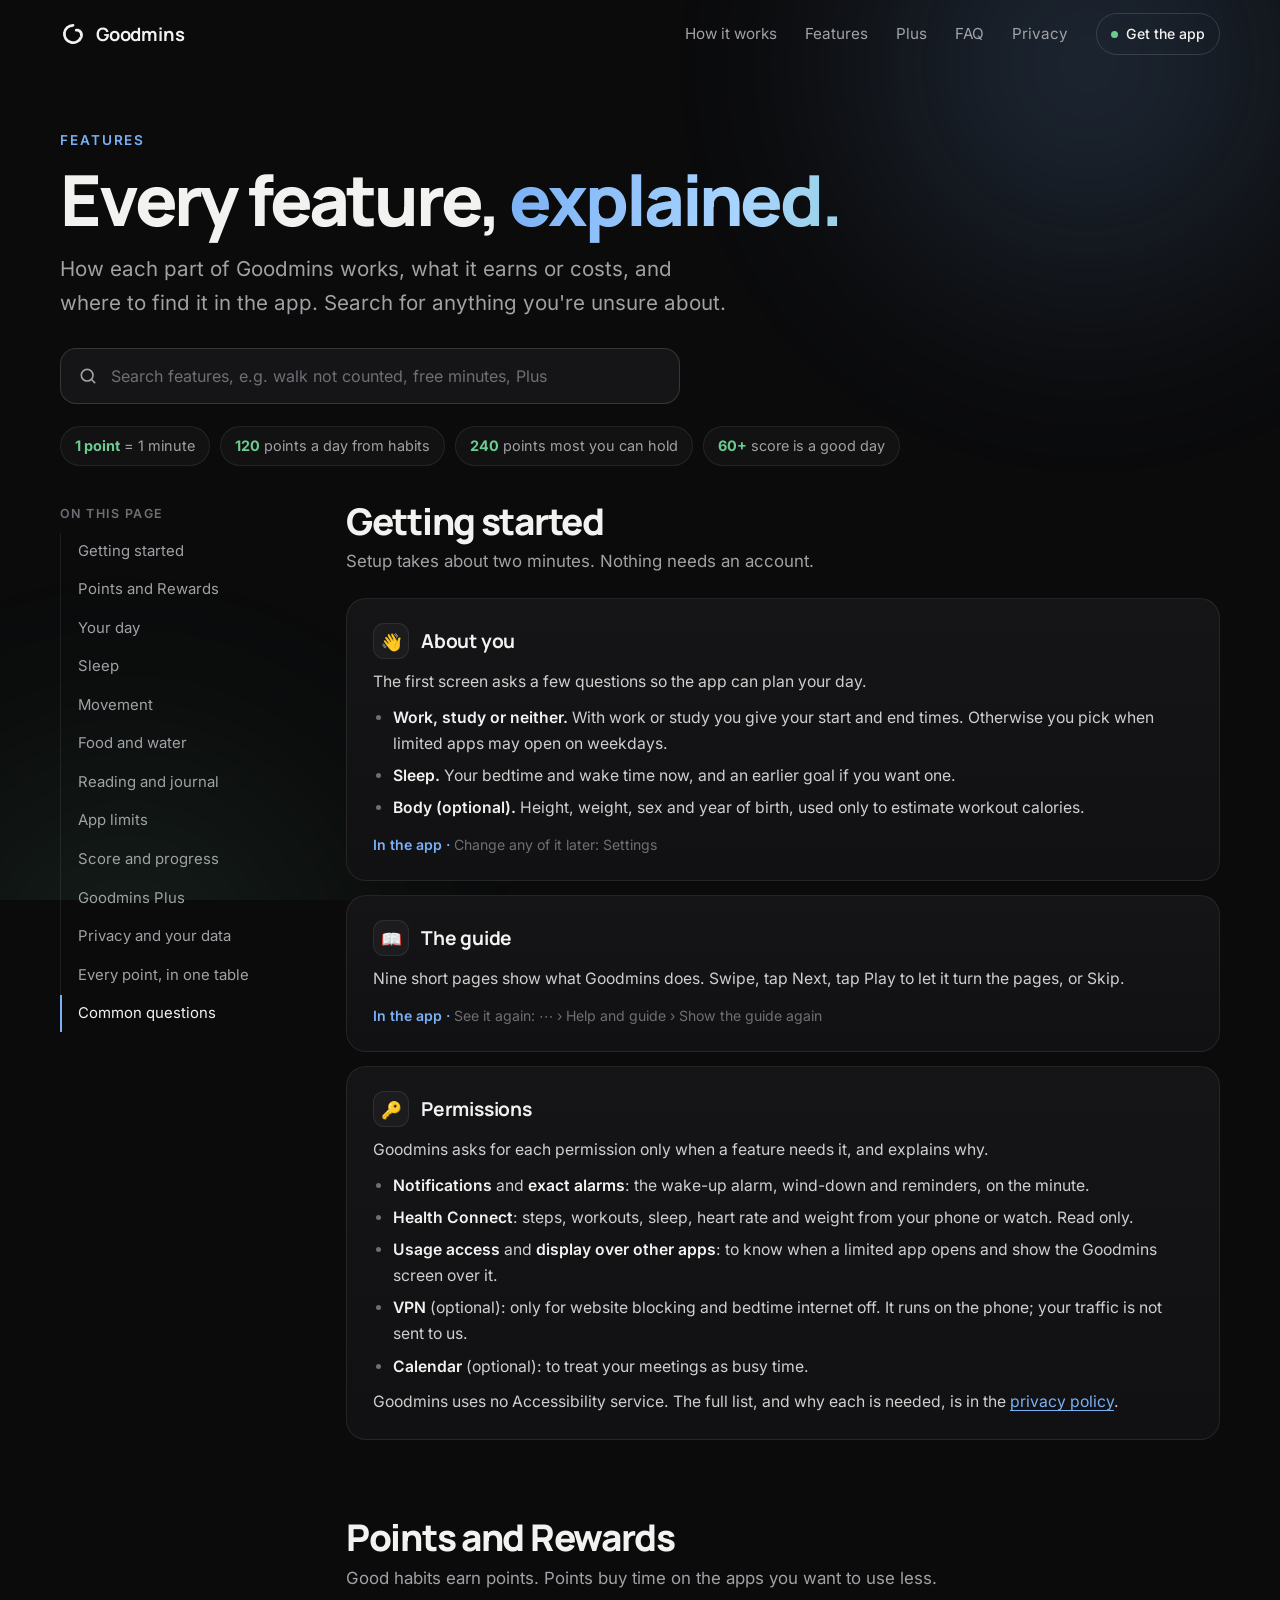
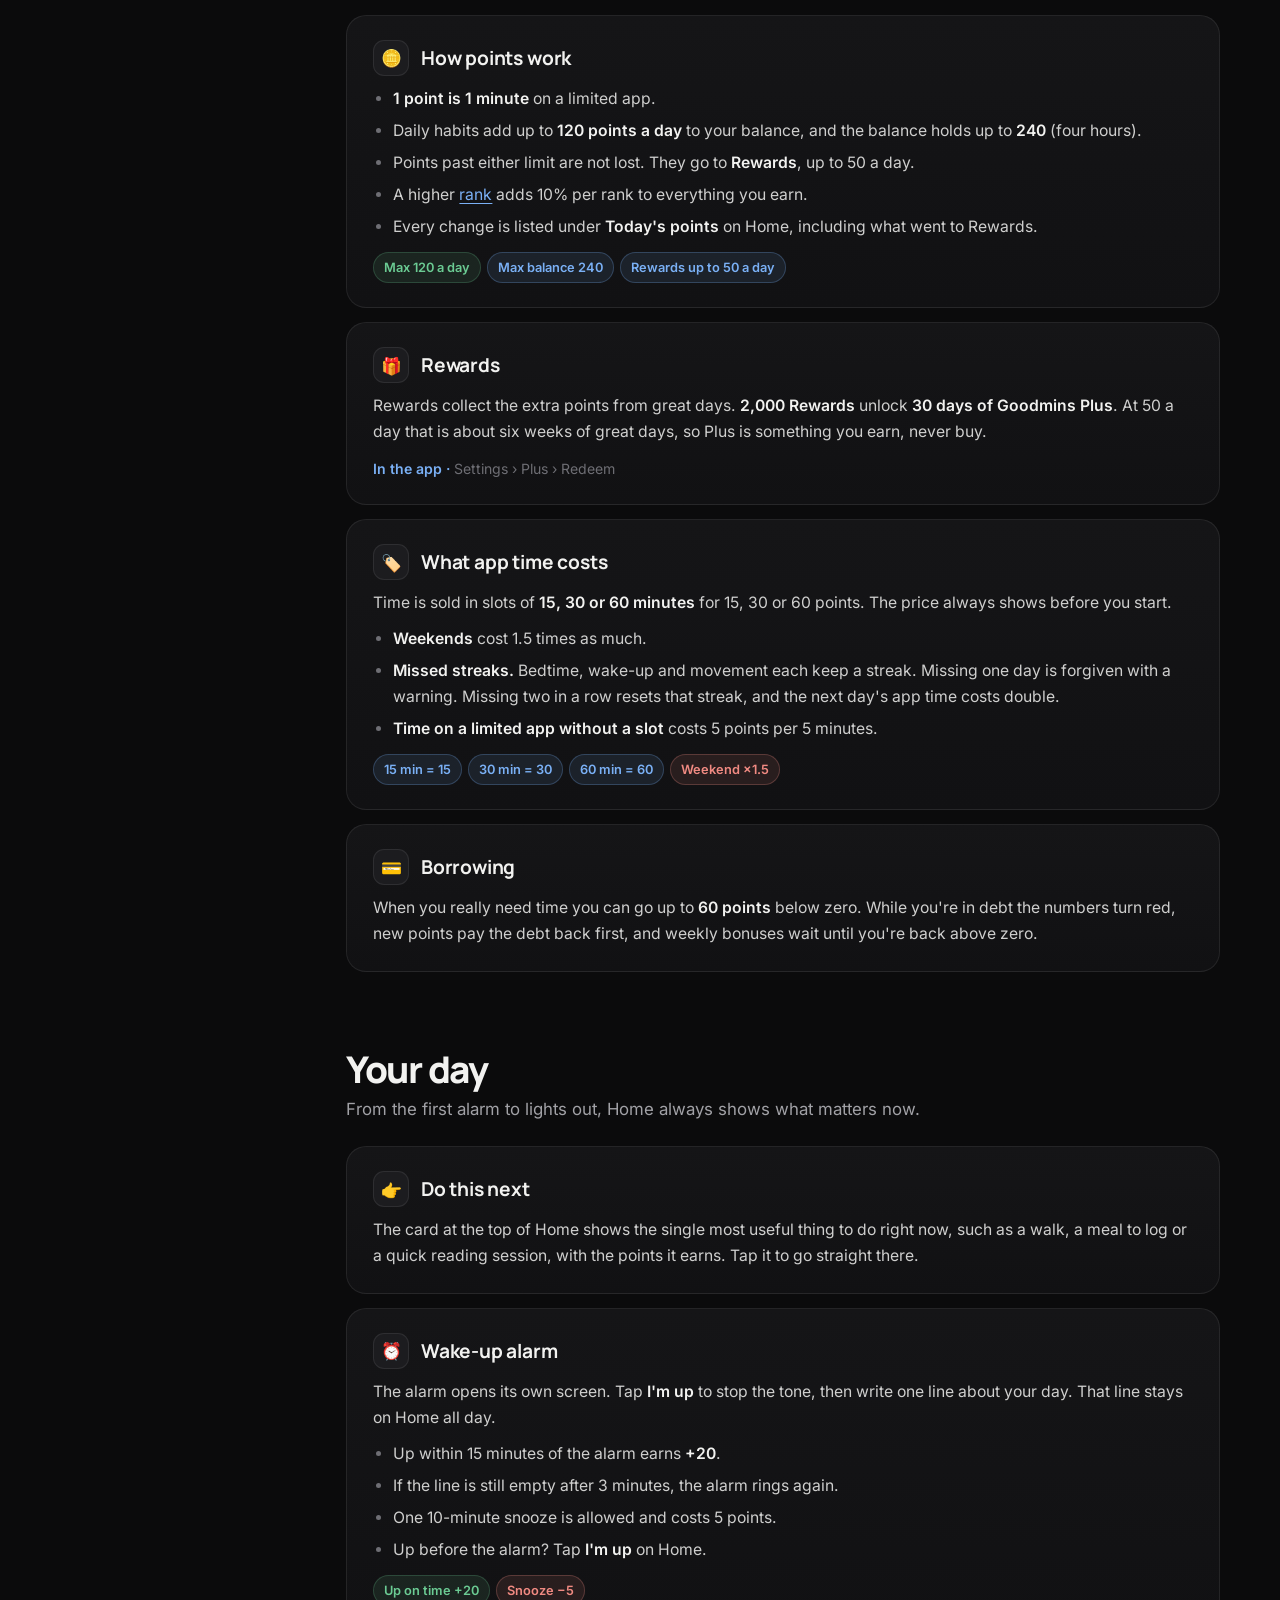
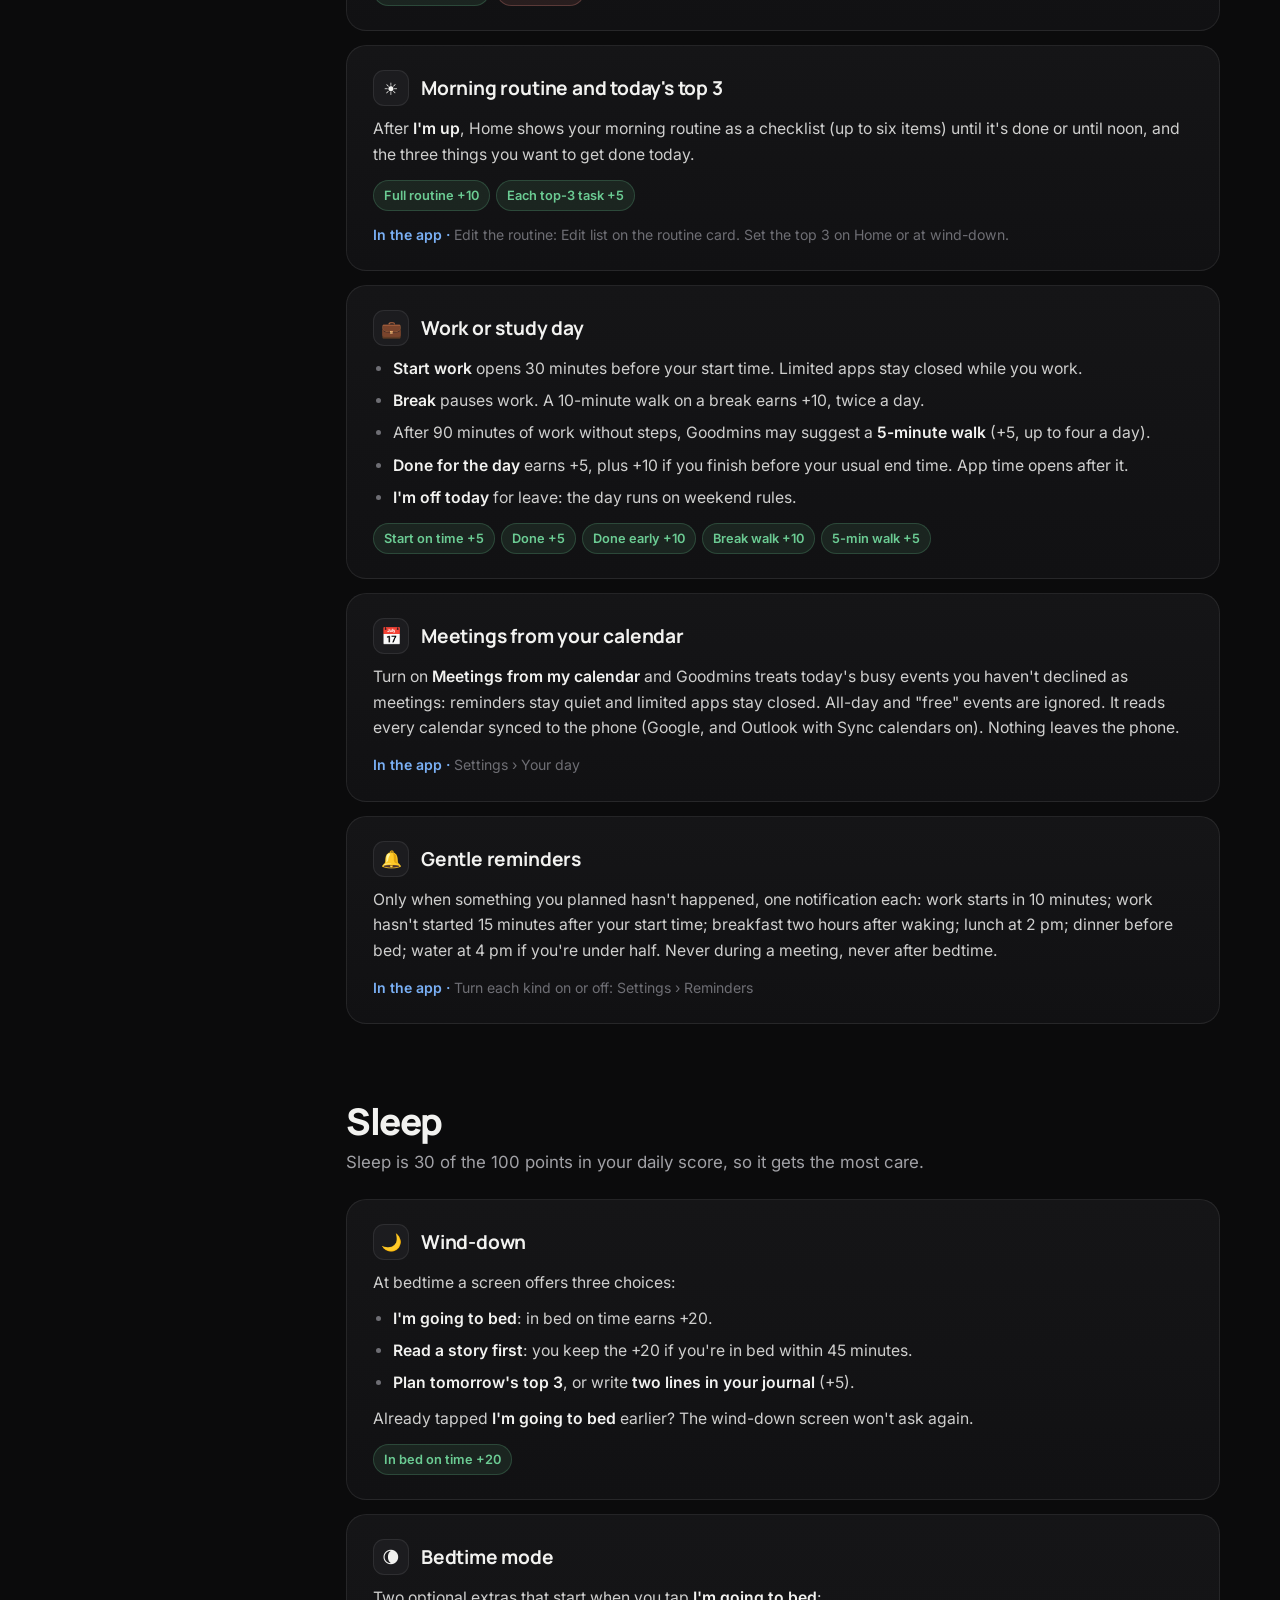
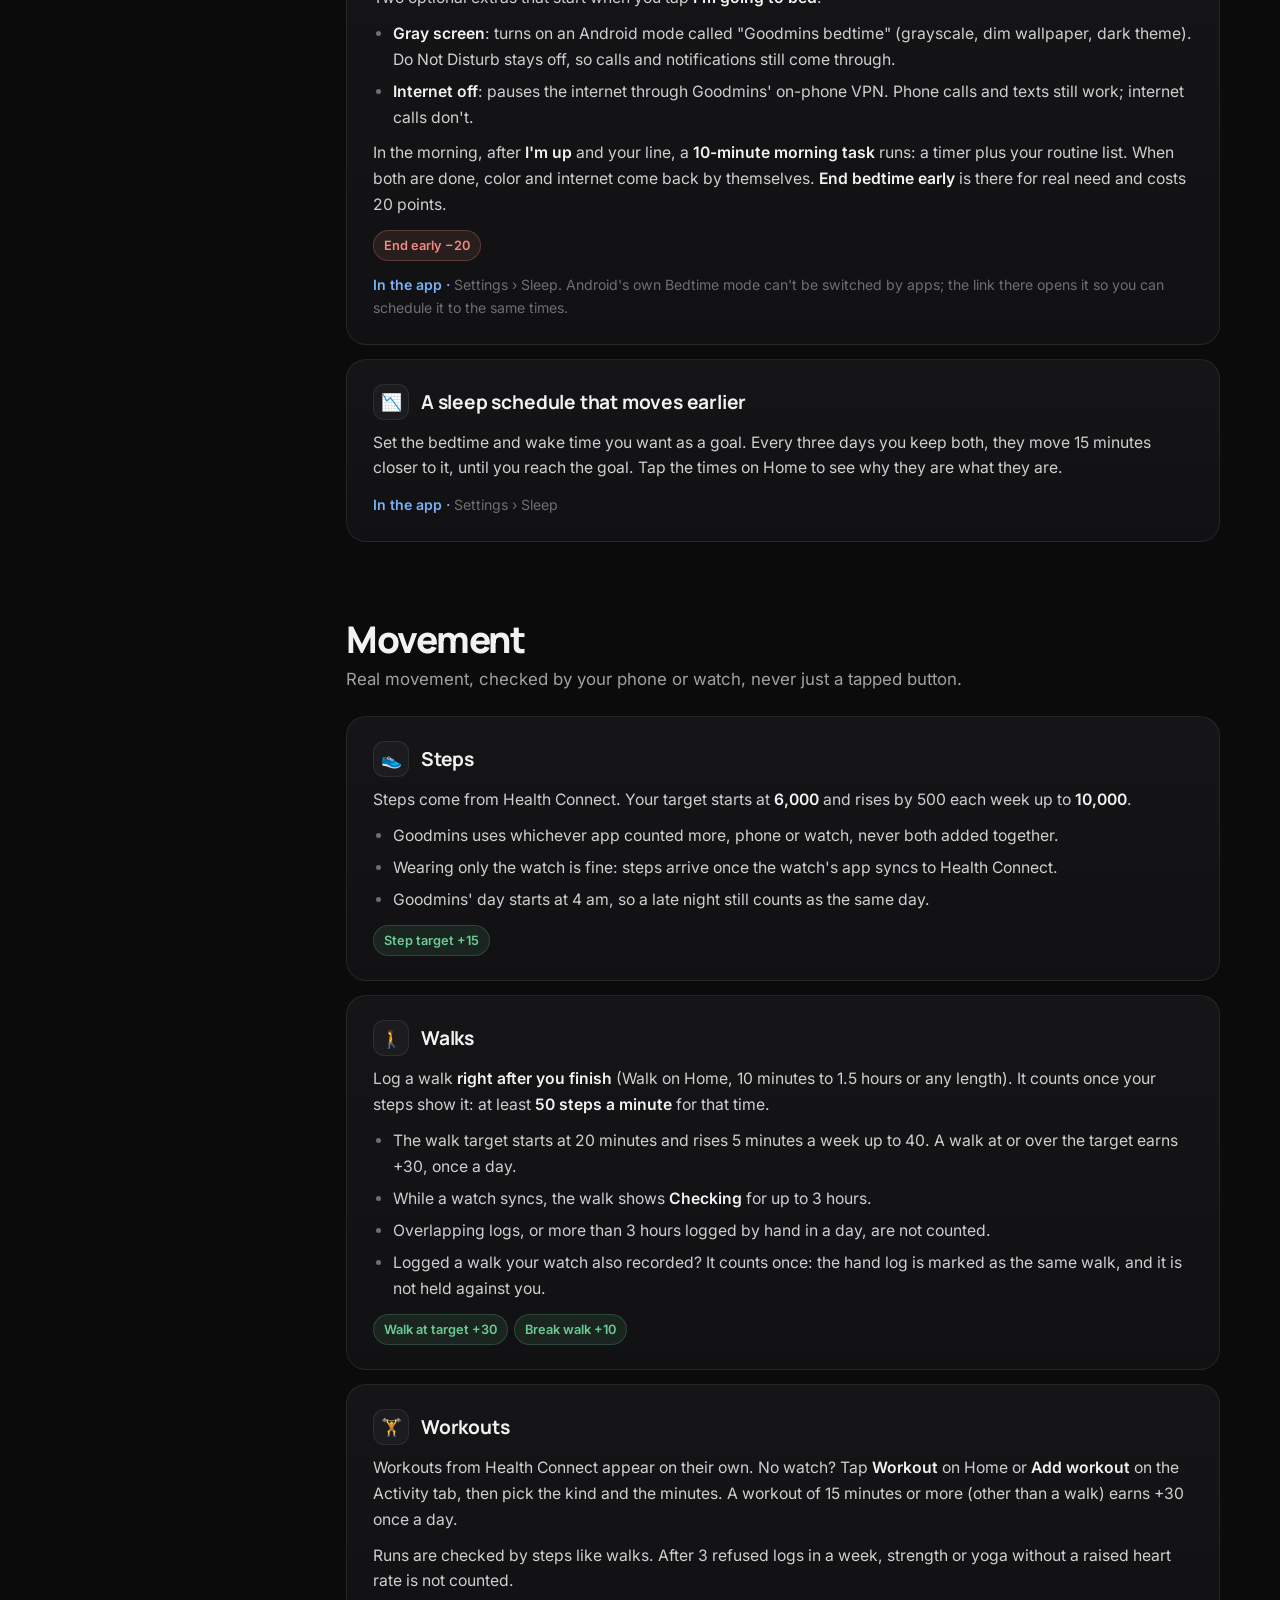
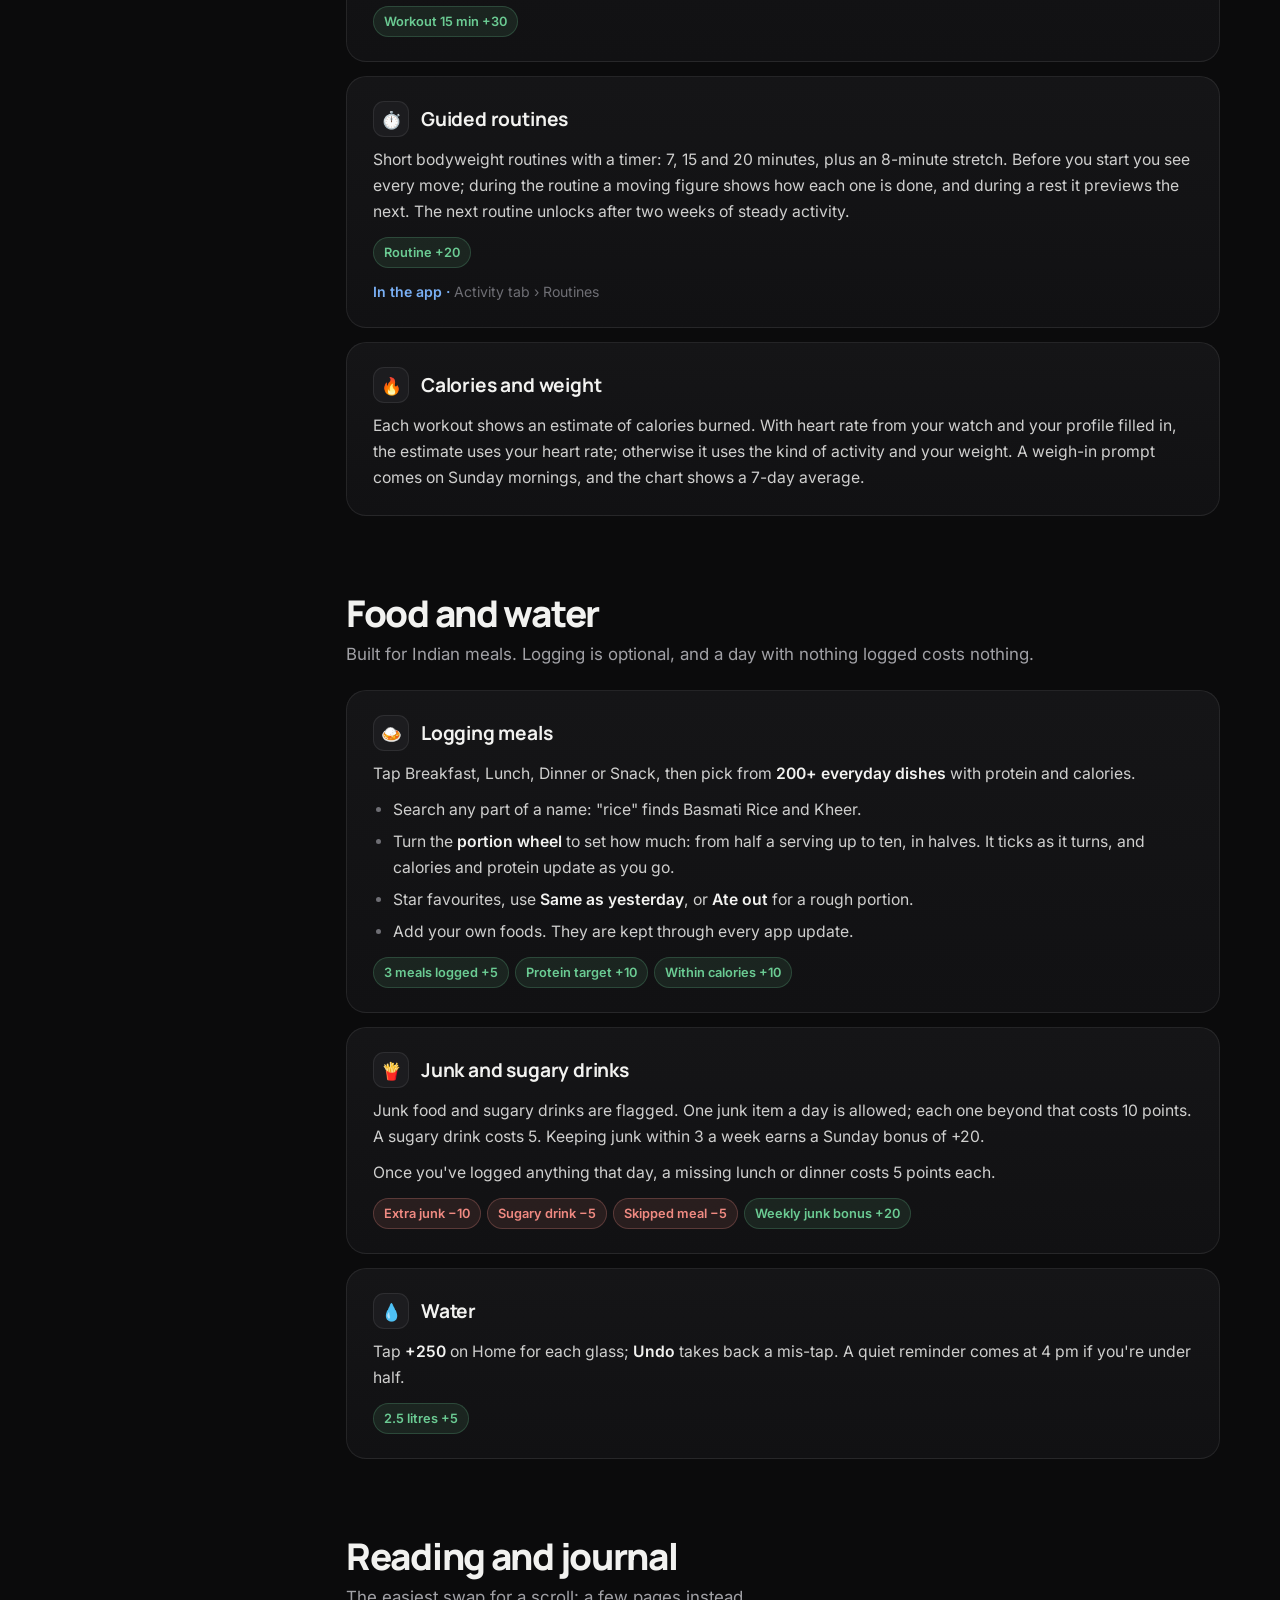
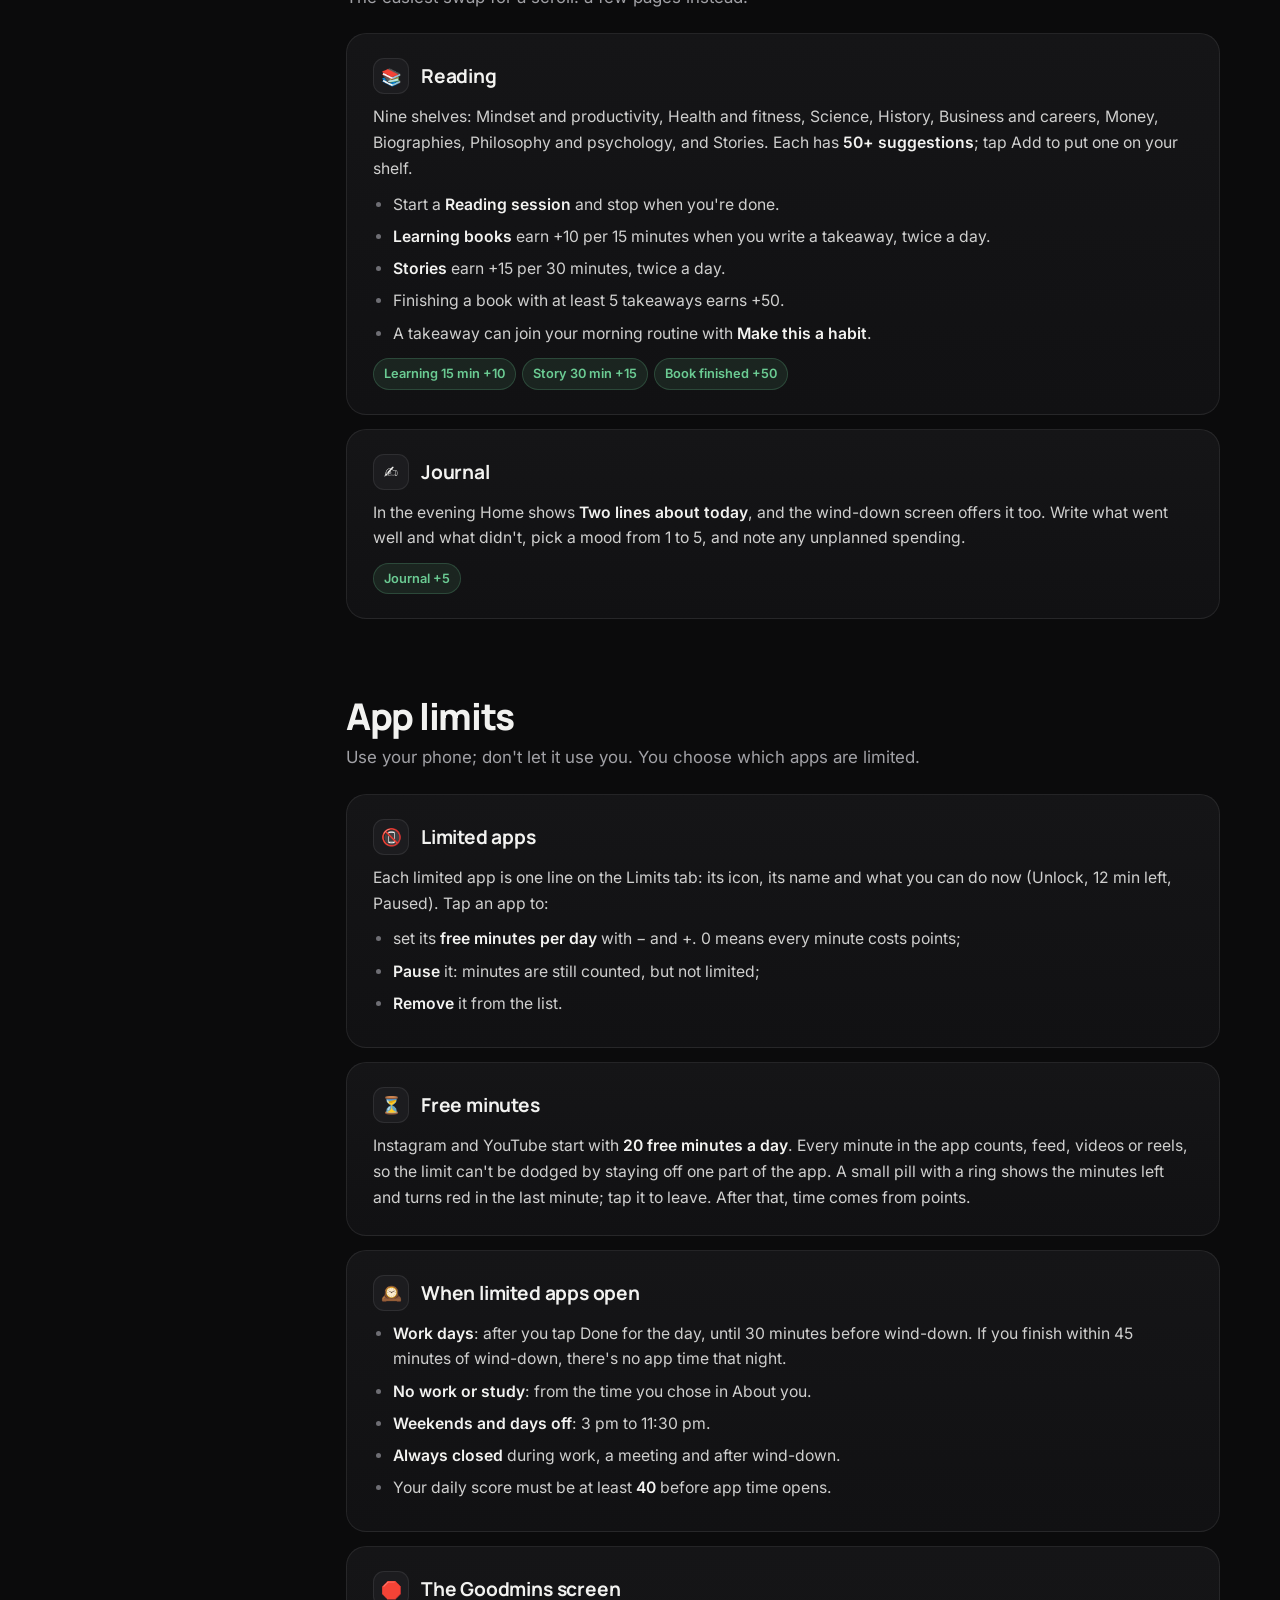
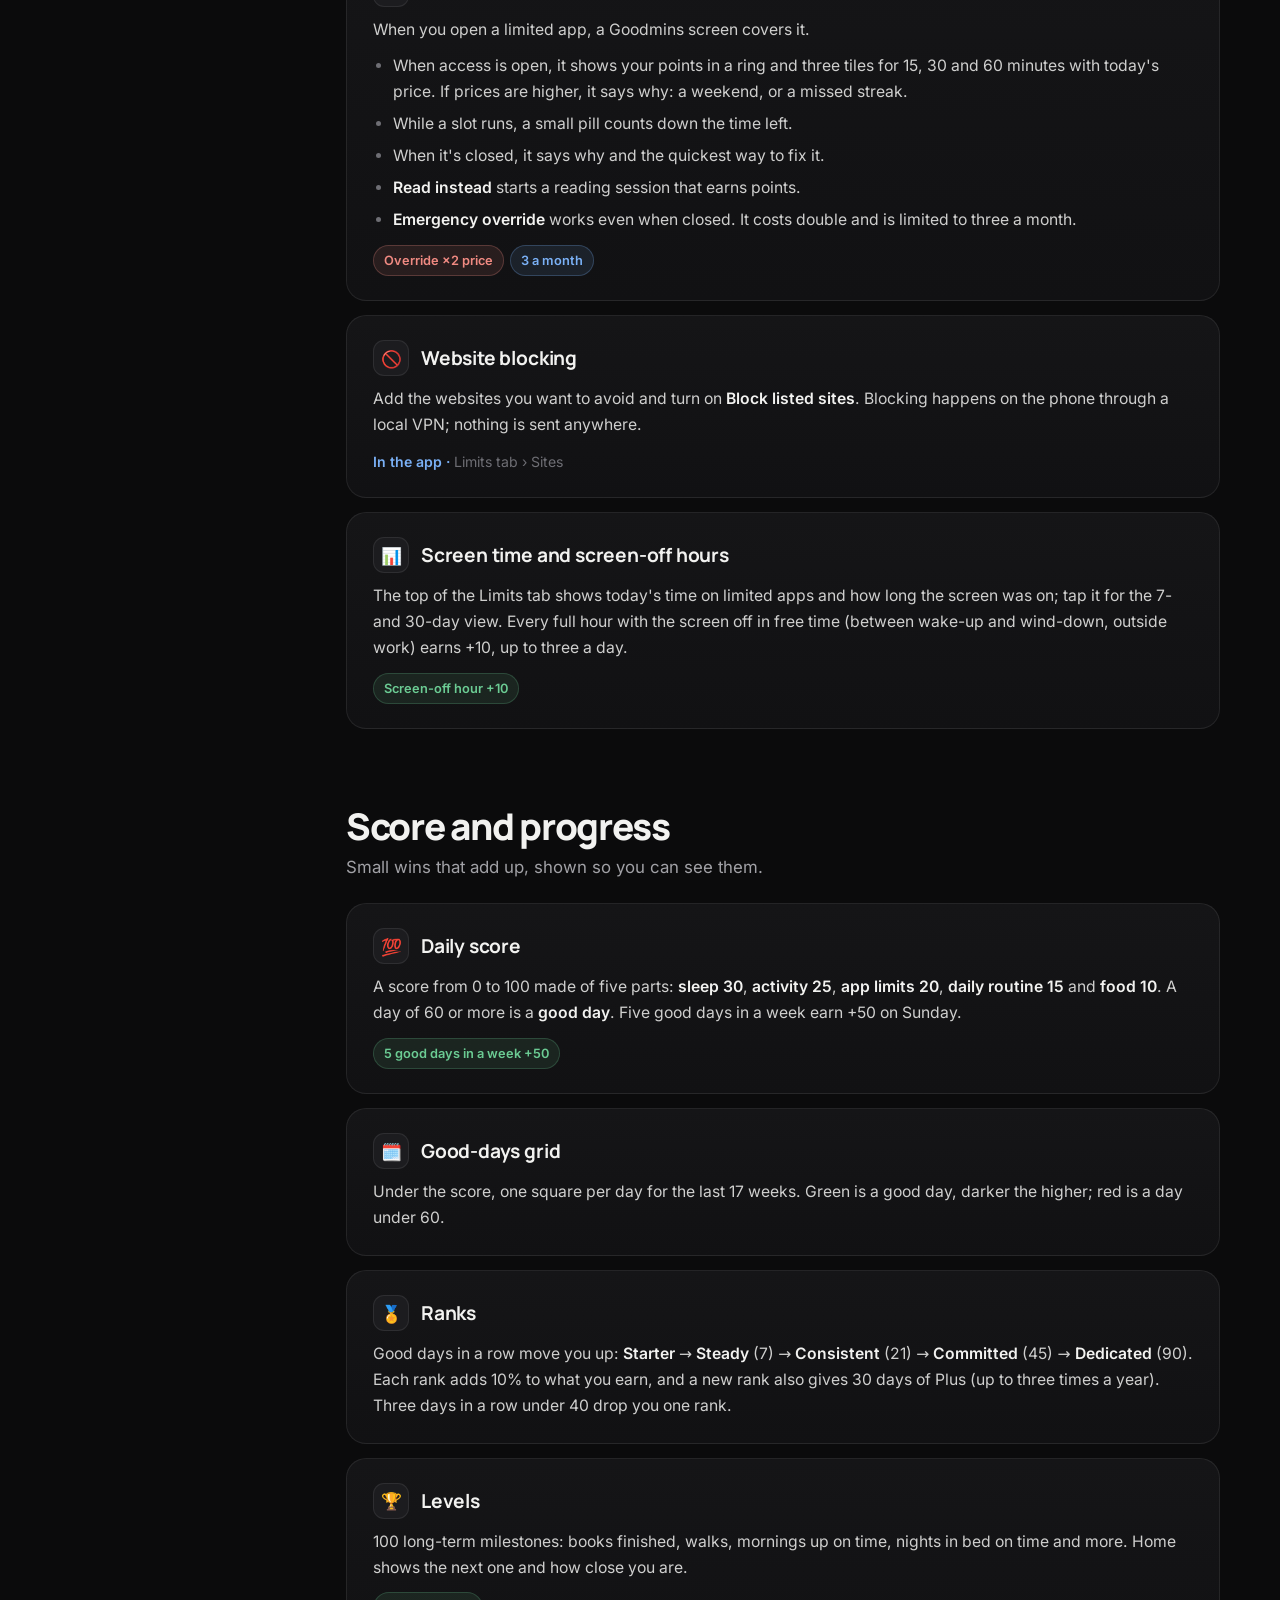
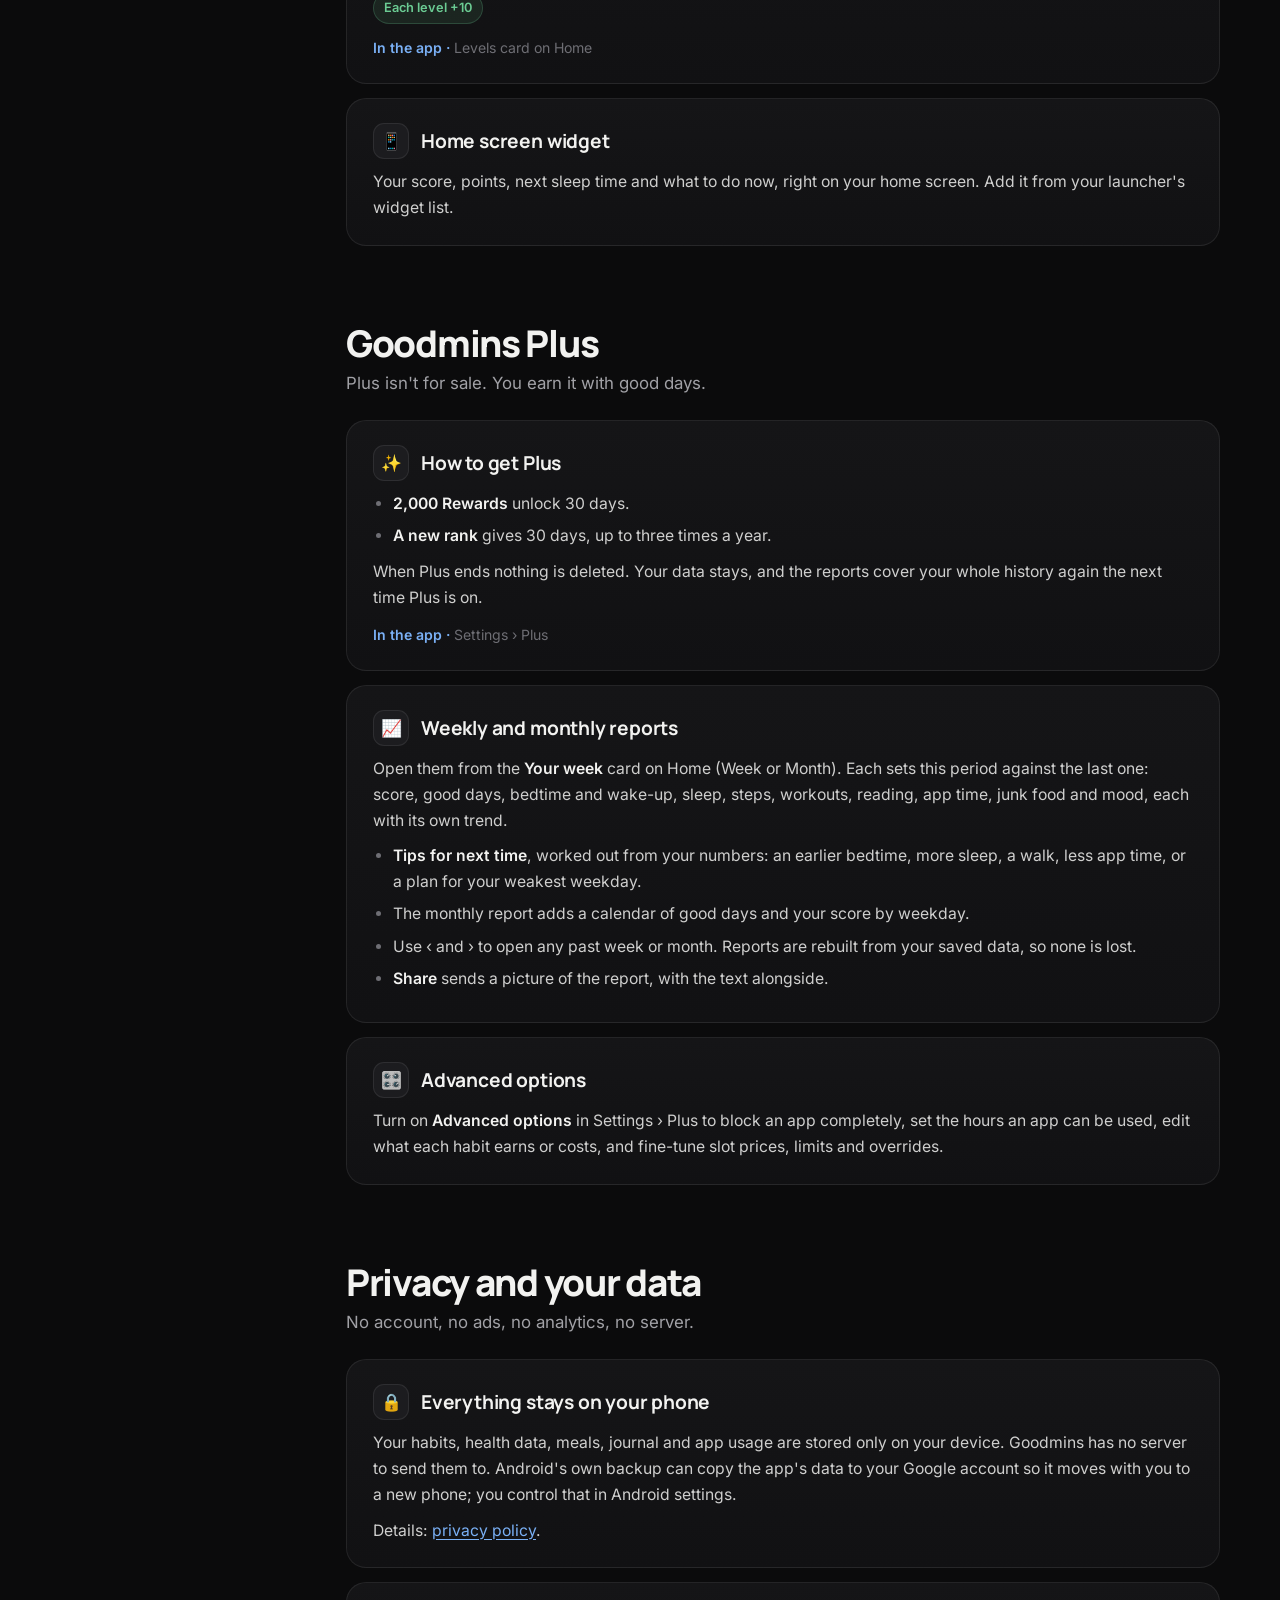
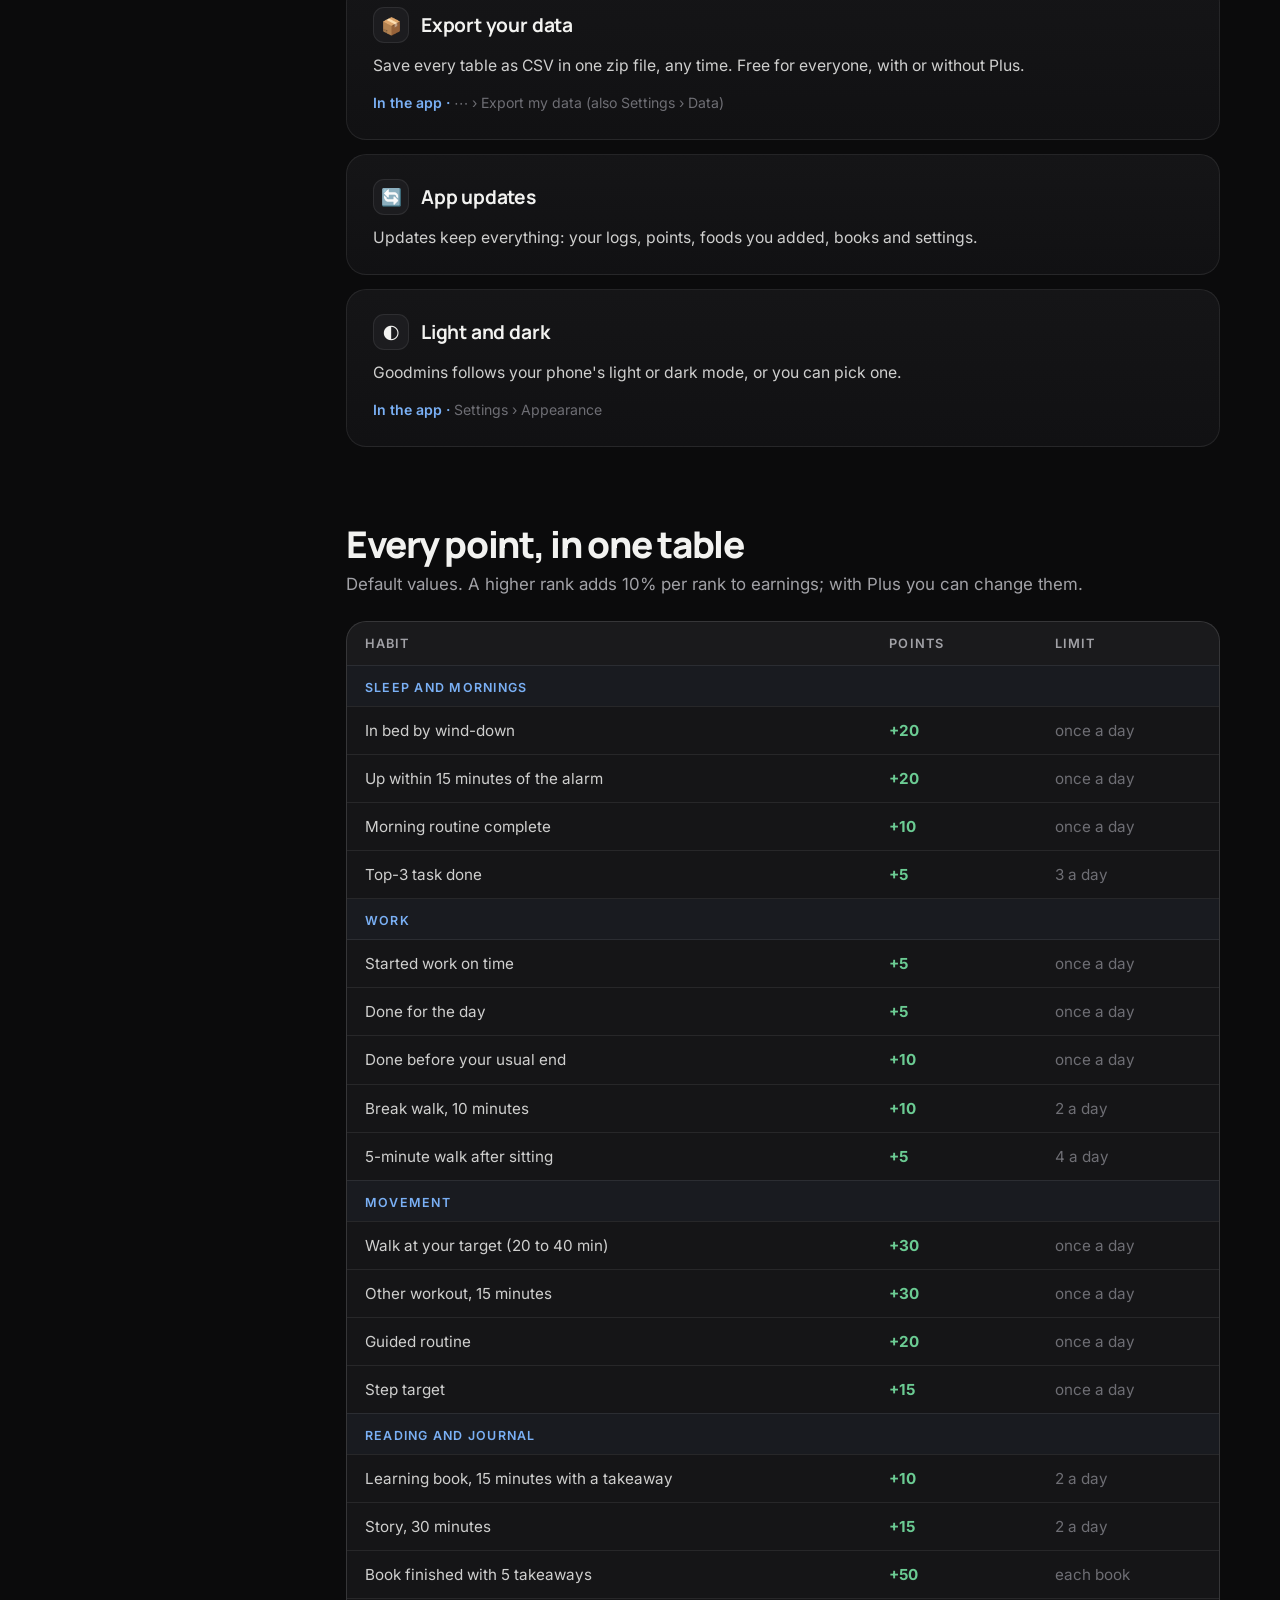
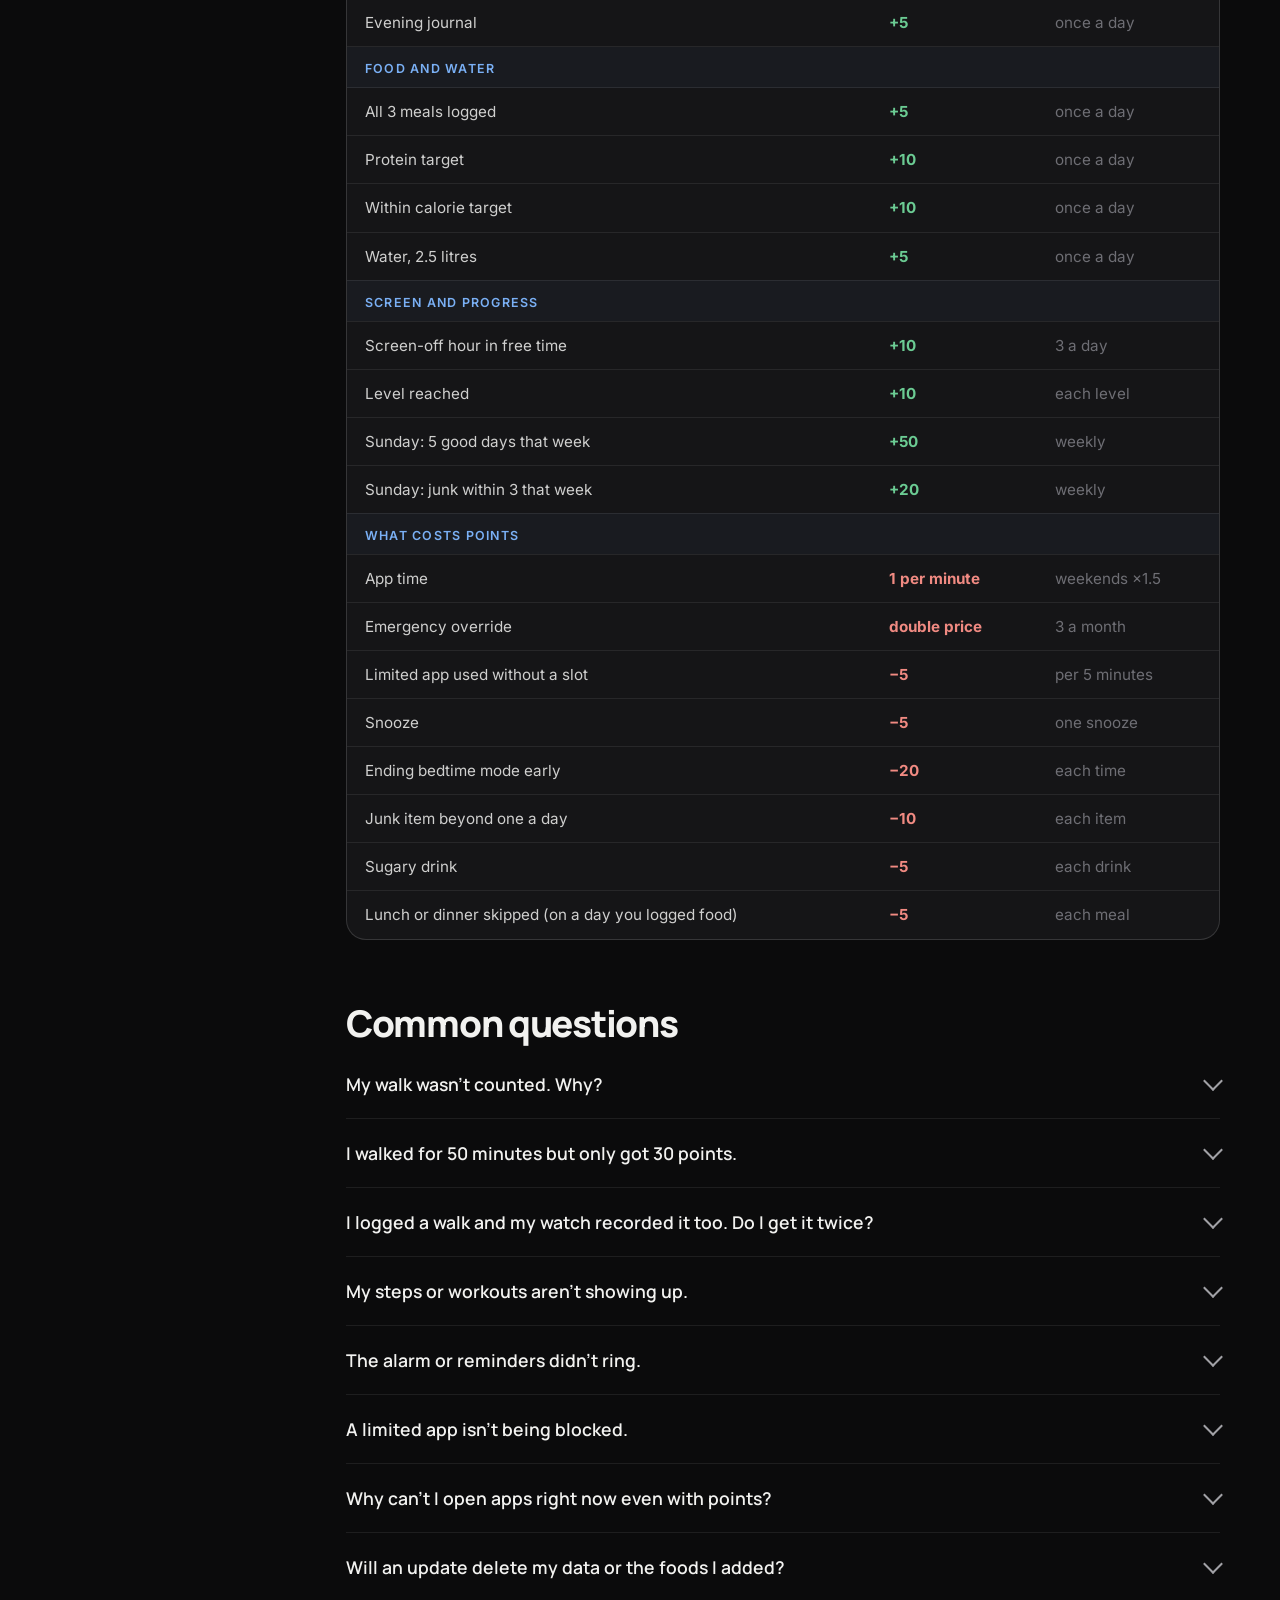
==== commit dac29740: "Phone menu on every page; reports showcase; gallery of the 1.0.3 screens; features page covers the p" ====
--- a/features.html
+++ b/features.html
@@ -37,7 +37,17 @@
       <a class="opt" href="./#faq">FAQ</a>
       <a href="privacy.html">Privacy</a>
       <a class="pill" href="https://www.phonepeappstore.com/apps/productivity/goodmins/app.goodmins/?page=details&amp;id=app.goodmins" target="_blank" rel="noopener"><span class="dot"></span>Get the app</a>
+      <button class="menu-btn" type="button" aria-expanded="false" aria-controls="menu" aria-label="Menu"><span></span><span></span><span></span></button>
     </nav>
+  </div>
+  <div class="menu" id="menu" hidden>
+      <a href="./#how">How it works</a>
+      <a href="features.html">All features</a>
+      <a href="./#reports">Reports</a>
+      <a href="./#plus">Goodmins Plus</a>
+      <a href="./#faq">FAQ</a>
+      <a href="privacy.html">Privacy</a>
+      <a href="terms.html">Terms</a>
   </div>
 </header>
 
@@ -272,6 +282,7 @@
           <li>The walk target starts at 20 minutes and rises 5 minutes a week up to 40. A walk at or over the target earns +30, once a day.</li>
           <li>While a watch syncs, the walk shows <b>Checking</b> for up to 3 hours.</li>
           <li>Overlapping logs, or more than 3 hours logged by hand in a day, are not counted.</li>
+          <li>Logged a walk your watch also recorded? It counts once: the hand log is marked as the same walk, and it is not held against you.</li>
         </ul>
         <div class="earns"><span class="earn">Walk at target +30</span><span class="earn">Break walk +10</span></div>
       </article>
@@ -285,7 +296,7 @@
 
       <article class="fx-item">
         <h3><i aria-hidden="true">⏱️</i>Guided routines</h3>
-        <p>Short bodyweight routines with a timer: 7, 15 and 20 minutes, plus an 8-minute stretch. The next routine unlocks after two weeks of steady activity.</p>
+        <p>Short bodyweight routines with a timer: 7, 15 and 20 minutes, plus an 8-minute stretch. Before you start you see every move; during the routine a moving figure shows how each one is done, and during a rest it previews the next. The next routine unlocks after two weeks of steady activity.</p>
         <div class="earns"><span class="earn">Routine +20</span></div>
         <p class="where">Activity tab › Routines</p>
       </article>
@@ -306,6 +317,7 @@
         <p>Tap Breakfast, Lunch, Dinner or Snack, then pick from <b>200+ everyday dishes</b> with protein and calories.</p>
         <ul>
           <li>Search any part of a name: "rice" finds Basmati Rice and Kheer.</li>
+          <li>Turn the <b>portion wheel</b> to set how much: from half a serving up to ten, in halves. It ticks as it turns, and calories and protein update as you go.</li>
           <li>Star favourites, use <b>Same as yesterday</b>, or <b>Ate out</b> for a rough portion.</li>
           <li>Add your own foods. They are kept through every app update.</li>
         </ul>
@@ -368,7 +380,7 @@
 
       <article class="fx-item">
         <h3><i aria-hidden="true">⏳</i>Free minutes</h3>
-        <p>Instagram and YouTube start with <b>20 free minutes a day</b>. Every minute in the app counts, feed, videos or reels, so the limit can't be dodged by staying off one part of the app. A small counter shows what's left. After that, time comes from points.</p>
+        <p>Instagram and YouTube start with <b>20 free minutes a day</b>. Every minute in the app counts, feed, videos or reels, so the limit can't be dodged by staying off one part of the app. A small pill with a ring shows the minutes left and turns red in the last minute; tap it to leave. After that, time comes from points.</p>
       </article>
 
       <article class="fx-item">
@@ -386,7 +398,8 @@
         <h3><i aria-hidden="true">🛑</i>The Goodmins screen</h3>
         <p>When you open a limited app, a Goodmins screen covers it.</p>
         <ul>
-          <li>When access is open, it shows your points and the price of 15, 30 and 60 minutes.</li>
+          <li>When access is open, it shows your points in a ring and three tiles for 15, 30 and 60 minutes with today's price. If prices are higher, it says why: a weekend, or a missed streak.</li>
+          <li>While a slot runs, a small pill counts down the time left.</li>
           <li>When it's closed, it says why and the quickest way to fix it.</li>
           <li><b>Read instead</b> starts a reading session that earns points.</li>
           <li><b>Emergency override</b> works even when closed. It costs double and is limited to three a month.</li>
@@ -458,7 +471,13 @@
 
       <article class="fx-item">
         <h3><i aria-hidden="true">📈</i>Weekly and monthly reports</h3>
-        <p>Open them from the <b>Your week</b> card on Home (Week or Month). Each sets this period against the last one: score, good days, bedtime and wake-up, sleep, steps, workouts, reading, app time, junk food and mood. The monthly report adds a calendar of good days. Share either as text.</p>
+        <p>Open them from the <b>Your week</b> card on Home (Week or Month). Each sets this period against the last one: score, good days, bedtime and wake-up, sleep, steps, workouts, reading, app time, junk food and mood, each with its own trend.</p>
+        <ul>
+          <li><b>Tips for next time</b>, worked out from your numbers: an earlier bedtime, more sleep, a walk, less app time, or a plan for your weakest weekday.</li>
+          <li>The monthly report adds a calendar of good days and your score by weekday.</li>
+          <li>Use ‹ and › to open any past week or month. Reports are rebuilt from your saved data, so none is lost.</li>
+          <li><b>Share</b> sends a picture of the report, with the text alongside.</li>
+        </ul>
       </article>
 
       <article class="fx-item">
@@ -557,6 +576,8 @@
           <p>A walk counts when your phone or watch shows at least 50 steps a minute for the time you logged. Log it right after you finish so the time matches. If a watch is still syncing, the walk shows Checking for up to 3 hours. Overlapping logs, or more than 3 hours logged by hand in a day, aren't counted.</p></details>
         <details class="fx-item"><summary>I walked for 50 minutes but only got 30 points.</summary>
           <p>The walk award is +30 once a day for a walk at or over your target; a longer walk doesn't earn more. The steps from it still count toward your step target (+15), and your activity score.</p></details>
+        <details class="fx-item"><summary>I logged a walk and my watch recorded it too. Do I get it twice?</summary>
+          <p>No. A walk counts once. When the watch session arrives, the hand log for the same time is marked "Same as your watch session", so your active minutes and calories are not doubled. It is not held against you.</p></details>
         <details class="fx-item"><summary>My steps or workouts aren't showing up.</summary>
           <p>Open Goodmins' Health Connect permissions and allow steps, exercise and Access data in the background. If you use a watch, make sure its app syncs to Health Connect; new data shows up after the next sync.</p></details>
         <details class="fx-item"><summary>The alarm or reminders didn't ring.</summary>
--- a/style.css
+++ b/style.css
@@ -355,6 +355,35 @@
 .all-link .btn, .fx-ask .btn { height: auto; min-height: 52px; padding-block: 12px; text-align: center; }
 .faq-more { margin: 28px 0 0; color: var(--dim); }
 
+/* Phone menu: a button in the header opens a panel of links (below 960px, where the nav links hide) */
+.menu-btn { display: none; width: 42px; height: 42px; border-radius: 12px; border: 1px solid var(--line-2); background: rgba(255,255,255,.03); cursor: pointer;
+  flex-direction: column; align-items: center; justify-content: center; gap: 5px; padding: 0; }
+.menu-btn span { display: block; width: 18px; height: 2px; border-radius: 2px; background: var(--text); transition: transform .3s var(--ease), opacity .2s; }
+.menu-btn[aria-expanded="true"] span:nth-child(1) { transform: translateY(7px) rotate(45deg); }
+.menu-btn[aria-expanded="true"] span:nth-child(2) { opacity: 0; }
+.menu-btn[aria-expanded="true"] span:nth-child(3) { transform: translateY(-7px) rotate(-45deg); }
+.menu { position: absolute; top: 100%; left: 0; right: 0; padding: 10px 20px 22px; display: grid; gap: 2px;
+  background: rgba(11,11,12,.96); backdrop-filter: saturate(1.5) blur(16px); border-bottom: 1px solid var(--line); animation: drop .3s var(--ease); }
+.menu[hidden] { display: none; }
+.menu a { color: var(--text); text-decoration: none; font: 600 1.15rem var(--display); padding: 13px 4px; border-bottom: 1px solid var(--line); }
+.menu a:last-child { border-bottom: 0; }
+@keyframes drop { from { opacity: 0; transform: translateY(-8px); } }
+.top.open { background: rgba(11,11,12,.96); border-color: var(--line); }
+
+/* Reports showcase */
+.reports { display: grid; grid-template-columns: 1fr 1fr; gap: 56px; align-items: center; }
+.reports .sub { margin-bottom: 28px; }
+.rlist { list-style: none; margin: 0; padding: 0; display: grid; gap: 16px; }
+.rlist li { display: flex; gap: 14px; align-items: flex-start; }
+.rlist svg { flex: none; width: 26px; height: 26px; padding: 5px; border-radius: 8px; background: rgba(107,203,147,.12); fill: none; stroke: var(--green); stroke-width: 3; stroke-linecap: round; stroke-linejoin: round; margin-top: 2px; }
+.rlist b { display: block; font: 700 1.08rem var(--display); }
+.rlist span { color: var(--dim); font-size: .98rem; }
+.reports-shots { position: relative; height: 640px; }
+.reports-shots::before { content: ""; position: absolute; inset: 10% 5%; border-radius: 50%; background: radial-gradient(circle, rgba(122,176,245,.28), transparent 65%); filter: blur(30px); }
+.reports-shots .phone { position: absolute; width: 280px; top: 0; }
+.reports-shots .front { left: 40%; top: 30px; }
+.reports-shots .back { left: 8%; transform: rotate(-7deg) scale(.92); opacity: .75; }
+
 /* Responsive */
 @media (max-width: 960px) {
   .hero .wrap, .private, .calc { grid-template-columns: 1fr; }
@@ -368,7 +397,10 @@
   .tile, .tile.wide, .tile.xl { grid-column: span 2; }
   .tile.half { grid-column: span 2; }
   nav a.opt { display: none; }
+  .menu-btn { display: inline-flex; }
   section { padding: 84px 0; }
+  .reports { grid-template-columns: 1fr; gap: 32px; }
+  .reports-shots { height: 560px; max-width: 520px; width: 100%; margin: 0 auto; }
   .fx { grid-template-columns: 1fr; gap: 0; }
   .fx-toc { position: sticky; top: 68px; z-index: 5; max-height: none; overflow-x: auto; overflow-y: hidden; margin: 0 -20px 28px; padding: 10px 20px; background: rgba(11,11,12,.88); backdrop-filter: blur(12px); border-bottom: 1px solid var(--line); scrollbar-width: none; }
   .fx-toc::-webkit-scrollbar { display: none; }
@@ -394,6 +426,10 @@
   .btn { width: 100%; }
   nav { gap: 16px; }
   .top nav a:not(.pill) { display: none; }
+  .reports-shots { height: 470px; }
+  .reports-shots .phone { width: 220px; }
+  .reports-shots .front { left: auto; right: 2%; }
+  .reports-shots .back { left: 0; }
   .fx-toc { margin-inline: -16px; padding-inline: 16px; }
   article.fx-item { padding: 20px 18px; }
   .fx-table th, .fx-table td { padding: 10px 12px; }
